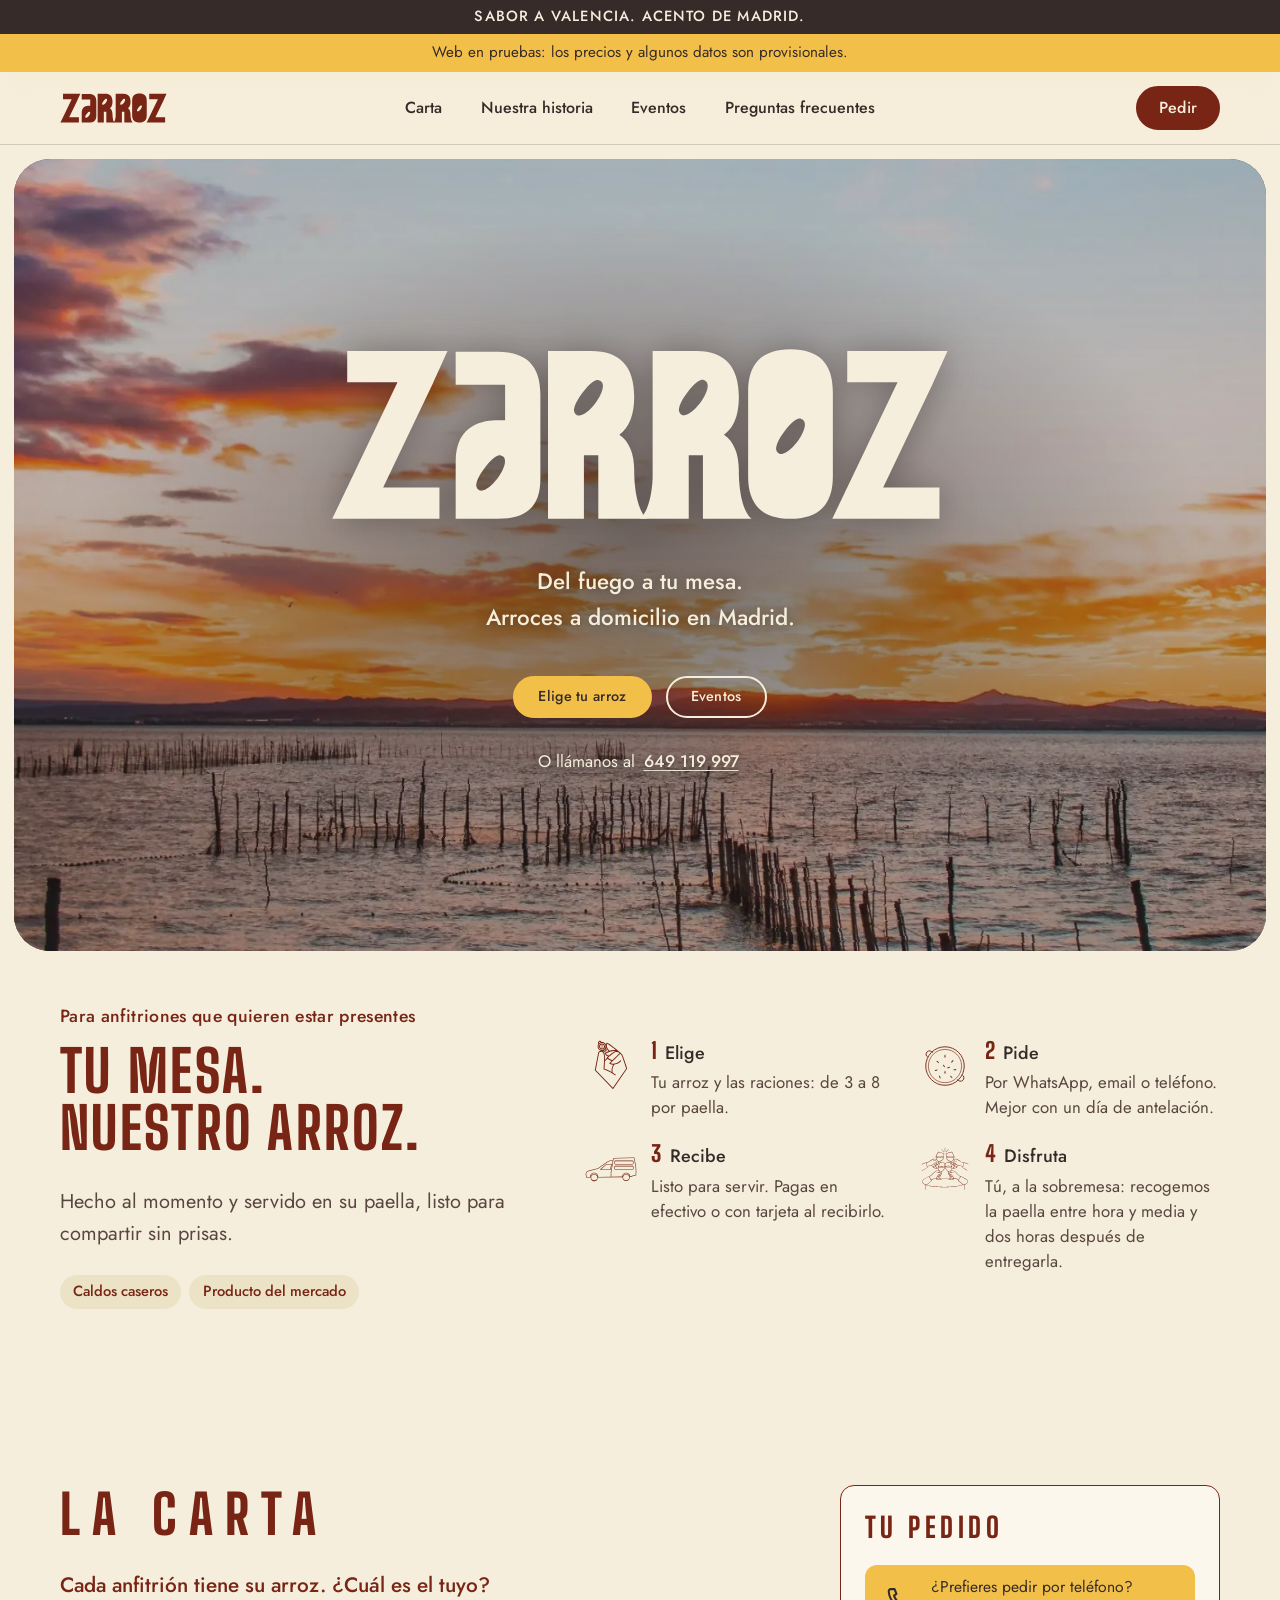
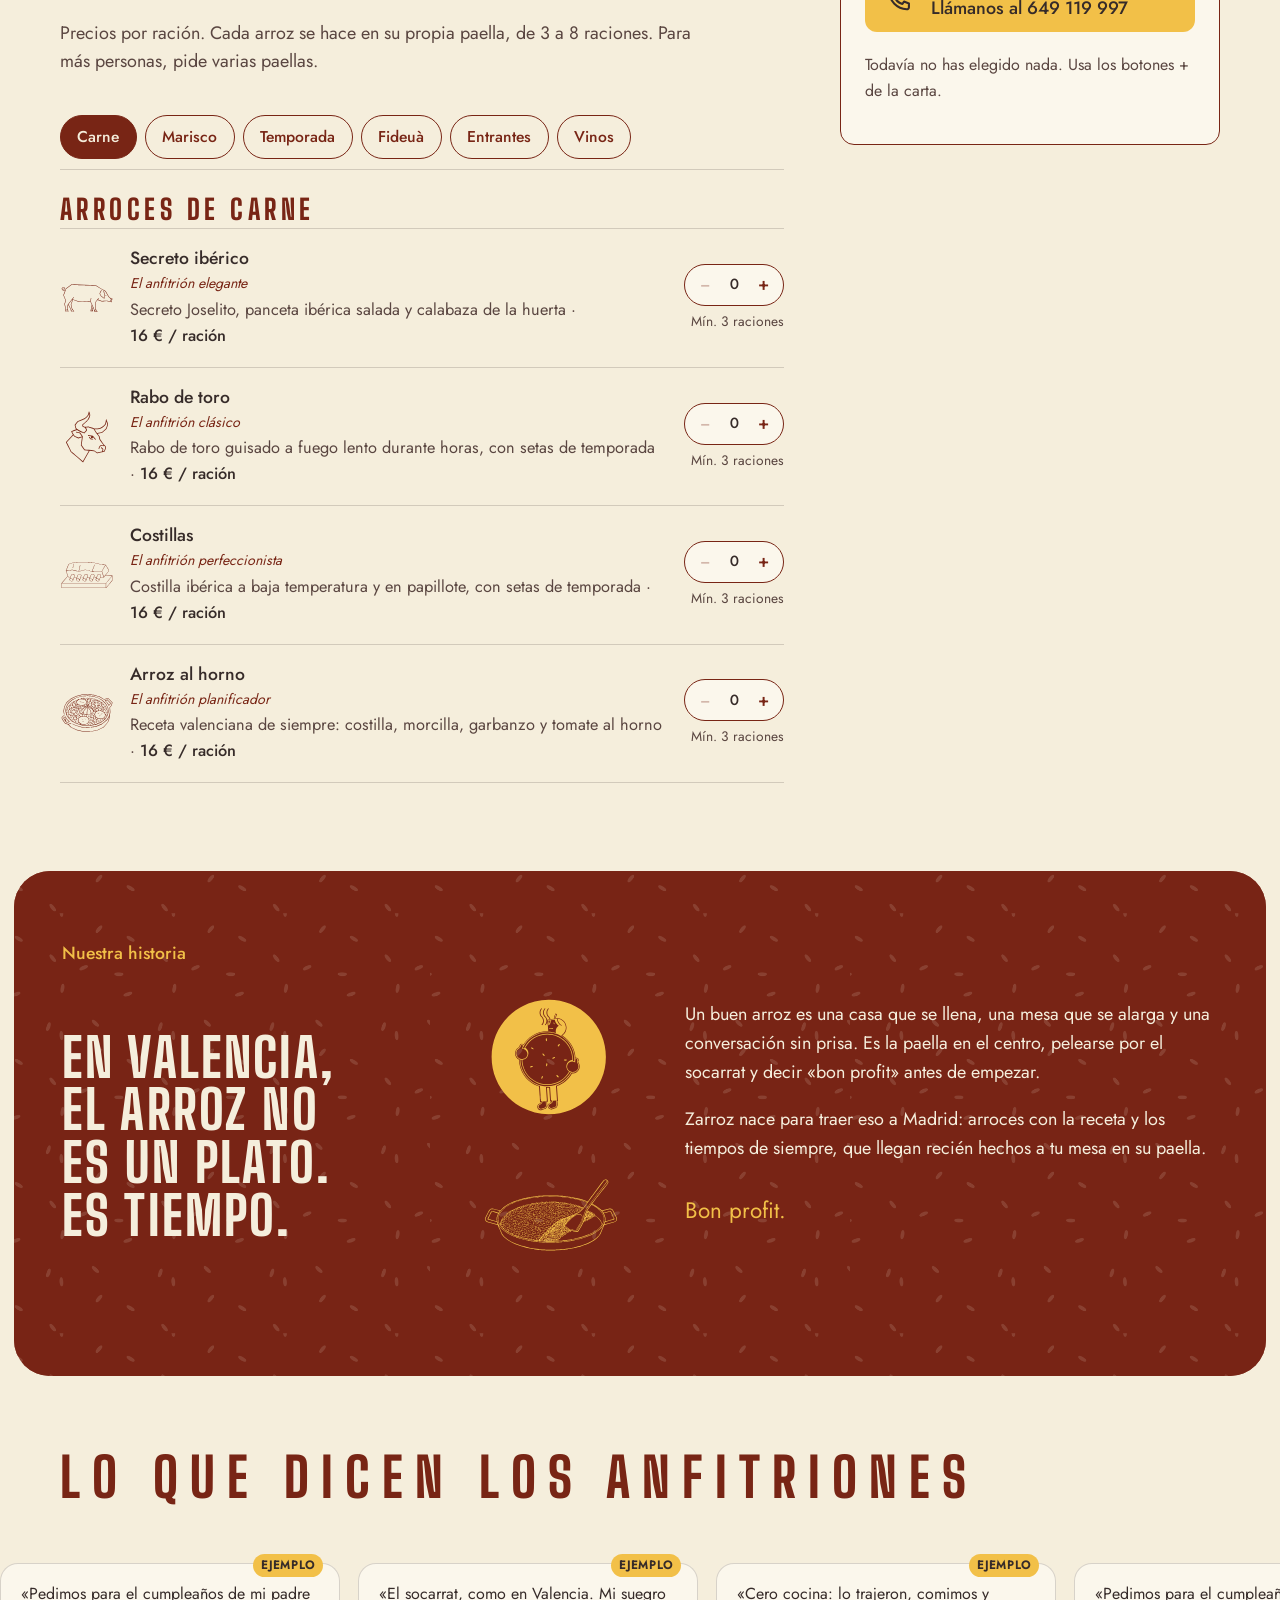
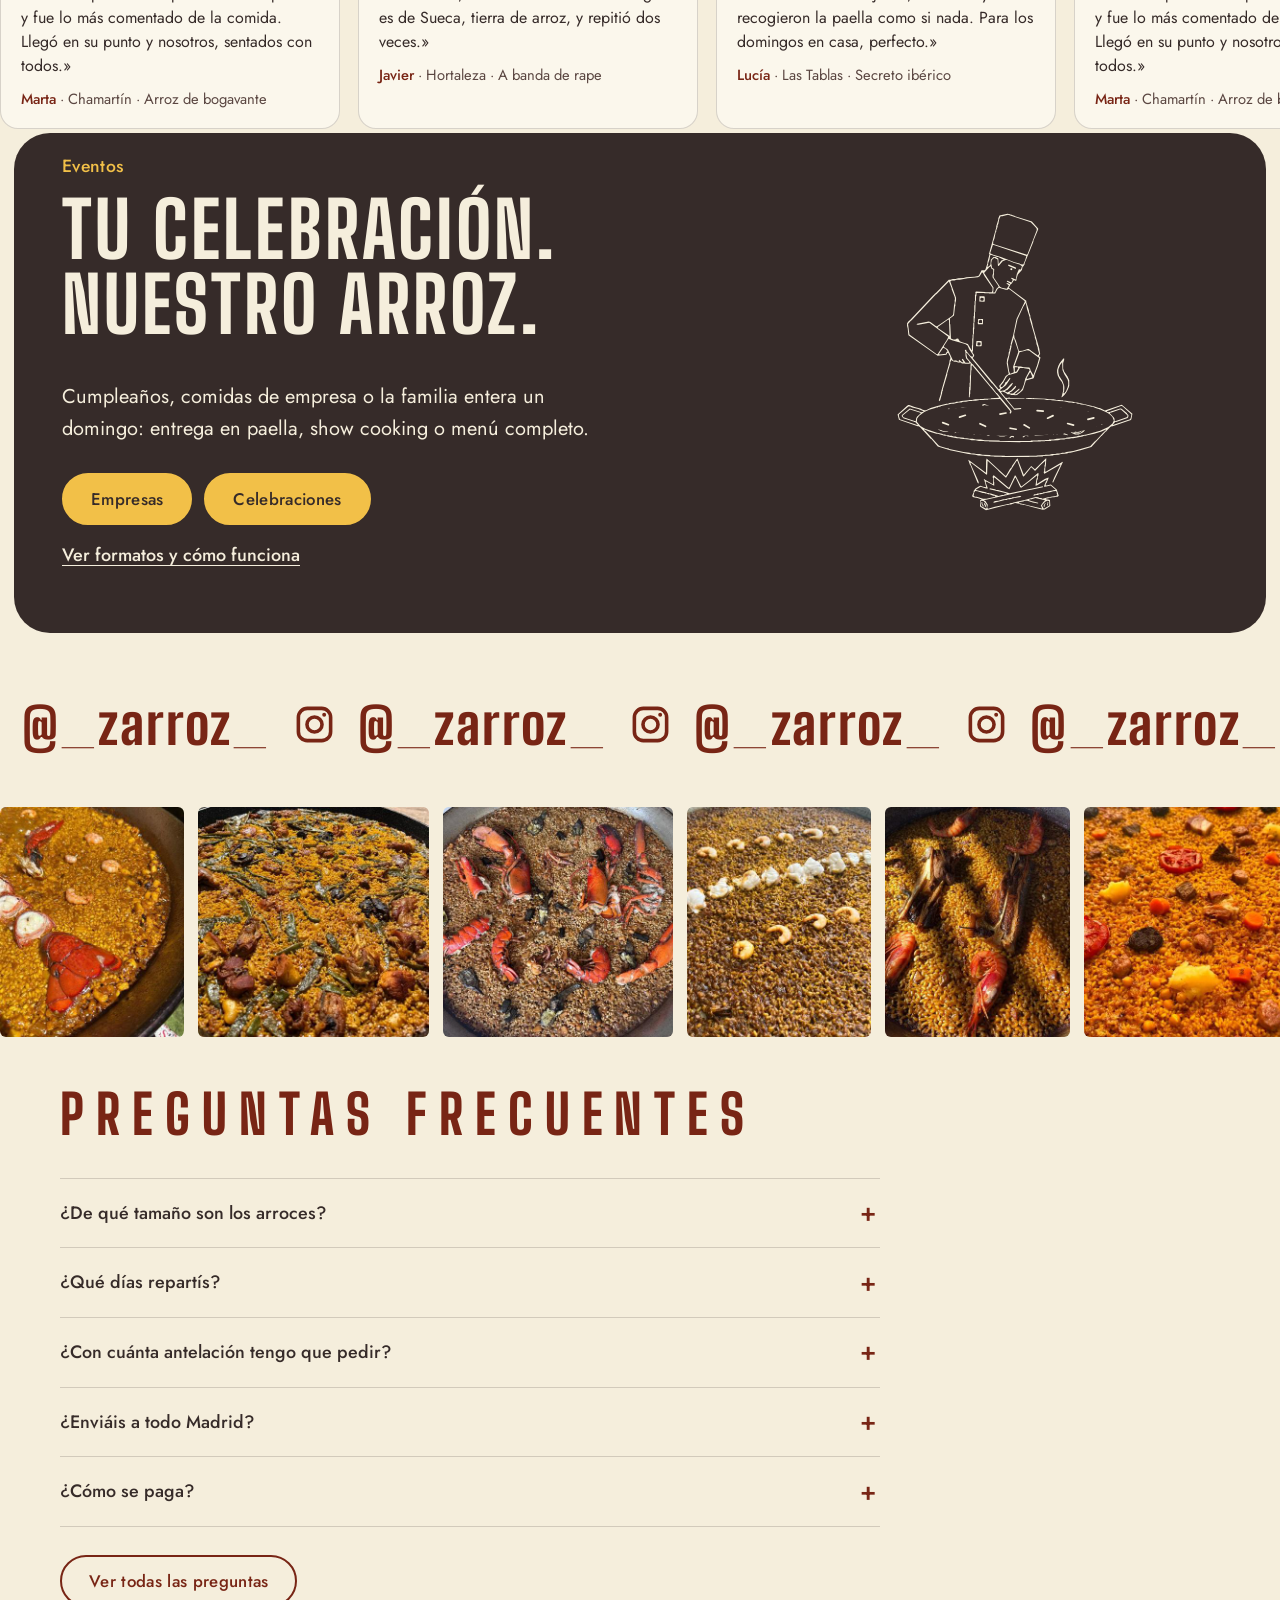
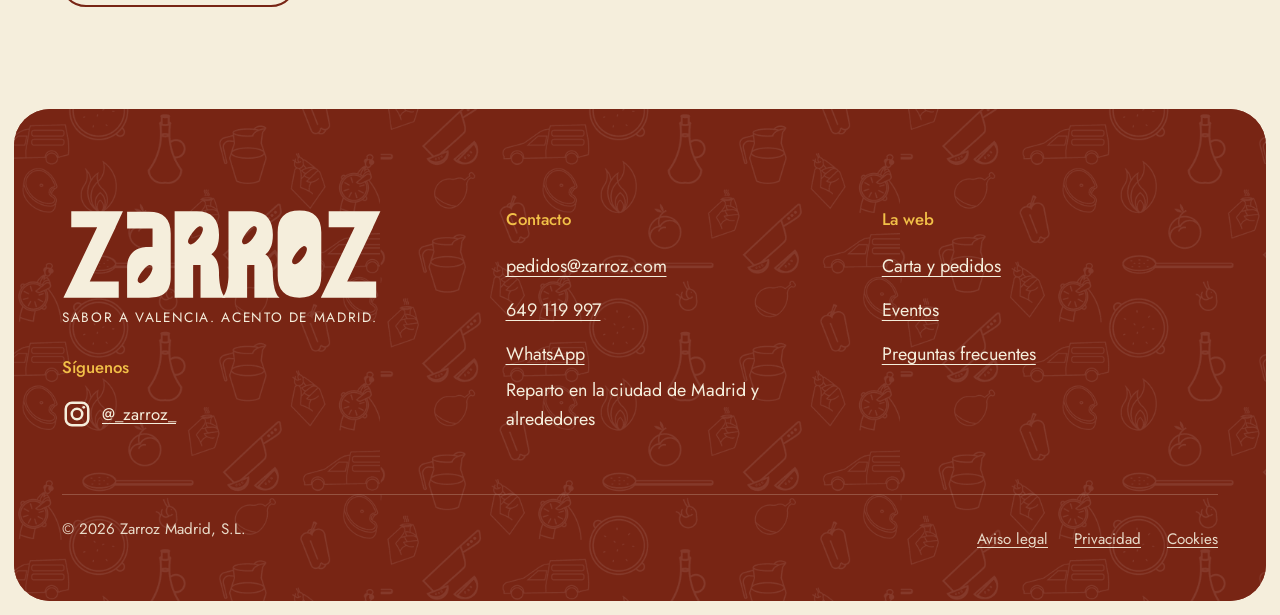
==== index.html @ 04c04b64 "Portada sin lema; «Tu mesa. Nuestro arroz.» en el bloque de anfitriones; menos menciones a Valencia " ====
<!doctype html>
<html lang="es">
<head>
  <meta charset="utf-8">
  <meta name="viewport" content="width=device-width, initial-scale=1, viewport-fit=cover">
  <title>Zarroz · Arroces a domicilio en Madrid</title>
  <meta name="description" content="Arroces hechos al momento como en Valencia, con caldo casero, y llevados a tu casa en Madrid en su paella. Paellas de 3 a 8 raciones. Haz tu pedido.">
  <!-- WEB EN PRUEBAS: impide que Google la indexe. Borrar esta línea al lanzar. -->
  <meta name="robots" content="noindex, nofollow">
  <meta name="theme-color" content="#f5eedc">
  <link rel="icon" href="assets/img/favicon.svg" type="image/svg+xml">
  <link rel="preload" href="assets/fonts/jost-latin-400-normal.woff2" as="font" type="font/woff2" crossorigin>
  <link rel="preload" href="assets/fonts/big-shoulders-display-latin-800-normal.woff2" as="font" type="font/woff2" crossorigin>
  <link rel="preload" as="image" type="image/webp" href="assets/img/albufera-vertical.webp" media="(max-width: 759px)" fetchpriority="high">
  <link rel="preload" as="image" type="image/webp" href="assets/img/albufera-horizontal.webp" media="(min-width: 760px)" fetchpriority="high">
  <link rel="stylesheet" href="assets/css/styles.css?v=69">
  <meta property="og:title" content="Zarroz · Sabor a Valencia. Acento de Madrid.">
  <meta property="og:description" content="Arroces a domicilio en Madrid, para anfitriones que quieren estar presentes.">
  <meta property="og:type" content="website">
</head>
<body>
  <a class="sr-only" href="#carta">Ir a la carta</a>

  <div class="franja-lema">Sabor a Valencia. Acento de Madrid.</div>
  <div class="aviso-pruebas" data-pruebas hidden>Web en pruebas: los precios y algunos datos son provisionales.</div>

  <header class="cabecera">
    <div class="contenedor cabecera__fila">
      <a class="cabecera__logo" href="#inicio" aria-label="Zarroz, inicio">
        <img src="assets/img/logo-rojo.svg" alt="Zarroz" width="132" height="37">
      </a>
      <nav class="menu" aria-label="Principal">
        <div class="menu__enlaces" id="menu-enlaces">
          <a href="#carta">Carta</a>
          <a href="#historia">Nuestra historia</a>
          <a href="eventos.html">Eventos</a>
          <a href="#preguntas">Preguntas frecuentes</a>
        </div>
        <a class="boton" id="cabecera-pedir" href="#carta">Pedir</a>
        <button class="menu__abrir" type="button" aria-expanded="false" aria-controls="menu-enlaces" aria-label="Abrir menú">
          <svg width="26" height="26" viewBox="0 0 26 26" aria-hidden="true"><path d="M3 7h20M3 13h20M3 19h20" stroke="currentColor" stroke-width="2.4" stroke-linecap="round"/></svg>
        </button>
      </nav>
    </div>
  </header>

  <main>
    <!-- PORTADA -->
    <section class="portada" id="inicio">
      <!-- Fondo: foto de la Albufera. El móvil solo descarga la vertical; el ordenador, la horizontal.
           En ordenador, app.js añade encima el agua en movimiento cuando la página ya ha cargado. -->
      <picture class="portada__fondo">
        <source media="(min-width: 760px)" type="image/webp" srcset="assets/img/albufera-horizontal.webp">
        <source media="(min-width: 760px)" srcset="assets/img/albufera-horizontal.jpg">
        <source type="image/webp" srcset="assets/img/albufera-vertical.webp">
        <img src="assets/img/albufera-vertical.jpg" alt="" width="900" height="1350" fetchpriority="high" decoding="async">
      </picture>
      <div class="contenedor">
        <h1 class="sr-only">Zarroz, arroces a domicilio en Madrid</h1>
        <img class="portada__logo" src="assets/img/logo-crema.svg" alt="Zarroz" width="640" height="180">
        <p class="portada__texto">Del fuego a tu mesa.<br> Arroces a domicilio en Madrid.</p>
        <div class="portada__acciones">
          <a class="boton boton--mostaza" href="#carta">Elige tu arroz</a>
          <a class="boton boton--borde-claro" href="eventos.html">Eventos</a>
        </div>
        <p class="portada__llamar" data-si="telefono" hidden>O llámanos al <a data-tel href="#"></a></p>
      </div>
    </section>

    <!-- ANFITRIÓN + CÓMO FUNCIONA -->
    <section class="seccion" id="como-funciona">
      <div class="contenedor anfitrion">
        <div>
          <h2 class="anfitrion__antetitulo">Para anfitriones que quieren estar presentes</h2>
          <p class="anfitrion__frase"><span>Tu mesa.</span> <span>Nuestro arroz.</span></p>
          <p class="anfitrion__texto">Hecho al momento y servido en su paella, listo para compartir sin prisas.</p>
          <ul class="sellos">
            <li>Caldos caseros</li>
            <li>Producto del mercado</li>
          </ul>
        </div>
        <ol class="pasos-mini">
          <li><span class="ilu" aria-hidden="true" style="-webkit-mask-image:url(assets/img/ilustraciones/mano-limon.svg);mask-image:url(assets/img/ilustraciones/mano-limon.svg)"></span><div><h3>Elige</h3><p>Tu arroz y las raciones: de <span data-min>3</span> a <span data-max>8</span> por paella.</p></div></li>
          <li><span class="ilu" aria-hidden="true" style="-webkit-mask-image:url(assets/img/ilustraciones/paella.svg);mask-image:url(assets/img/ilustraciones/paella.svg)"></span><div><h3>Pide</h3><p>Por WhatsApp, email o teléfono. Mejor con un día de antelación.</p></div></li>
          <li><span class="ilu" aria-hidden="true" style="-webkit-mask-image:url(assets/img/ilustraciones/furgoneta.svg);mask-image:url(assets/img/ilustraciones/furgoneta.svg)"></span><div><h3>Recibe</h3><p>Listo para servir. Pagas en efectivo o con tarjeta al recibirlo.</p></div></li>
          <li><span class="ilu" aria-hidden="true" style="-webkit-mask-image:url(assets/img/ilustraciones/brindis.svg);mask-image:url(assets/img/ilustraciones/brindis.svg)"></span><div><h3>Disfruta</h3><p>Tú, a la sobremesa: recogemos la paella <span data-recogida>entre hora y media y dos horas después de entregarla</span>.</p></div></li>
        </ol>
      </div>
    </section>

    <!-- CARTA Y PEDIDO -->
    <section class="seccion" id="carta">
      <div class="contenedor carta">
        <div>
          <h2 class="titulo">La carta</h2>
          <p class="carta__lema">Cada anfitrión tiene su arroz. ¿Cuál es el tuyo?</p>
          <p class="carta__nota"><span data-precio-nota>Precios por ración.</span> Cada arroz se hace en su propia paella, de <span data-min>3</span> a <span data-max>8</span> raciones. Para más personas, pide varias paellas.</p>

          <nav class="carta__pestanas" role="tablist" aria-label="Apartados de la carta">
            <a href="#c-carne" data-pestana="c-carne">Carne</a>
            <a href="#c-marisco" data-pestana="c-marisco">Marisco</a>
            <a href="#c-temporada" data-pestana="c-temporada">Temporada</a>
            <a href="#c-fideua" data-pestana="c-fideua">Fideuà</a>
            <a href="#c-entrantes" data-pestana="c-entrantes">Entrantes</a>
            <a href="#c-vinos" data-pestana="c-vinos">Vinos</a>
          </nav>

          <div class="carta__grupo" id="c-carne">
            <div class="carta__cabecera"><h3 class="titulo titulo--peq">Arroces de carne</h3></div>
            <ul class="platos" id="lista-carne"></ul>
          </div>
          <div class="carta__grupo" id="c-marisco">
            <div class="carta__cabecera"><h3 class="titulo titulo--peq">Arroces de marisco</h3></div>
            <ul class="platos" id="lista-marisco"></ul>
          </div>
          <div class="carta__grupo" id="c-temporada">
            <div class="carta__cabecera"><h3 class="titulo titulo--peq">Arroces de temporada</h3></div>
            <ul class="platos" id="lista-temporada"></ul>
          </div>
          <div class="carta__grupo" id="c-fideua">
            <div class="carta__cabecera"><h3 class="titulo titulo--peq">Fideuà</h3></div>
            <ul class="platos" id="lista-fideua"></ul>
          </div>
          <div class="carta__grupo" id="c-entrantes">
            <div class="carta__cabecera"><h3 class="titulo titulo--peq">Entrantes</h3></div>
            <ul class="platos" id="lista-entrantes"></ul>
          </div>
          <div class="carta__grupo" id="c-vinos">
            <div class="carta__cabecera"><h3 class="titulo titulo--peq">Vinos</h3></div>
            <ul class="platos" id="lista-vinos"></ul>
          </div>
        </div>

        <aside class="pedido" id="pedido" aria-labelledby="pedido-titulo">
          <h3 class="titulo titulo--peq pedido__titulo" id="pedido-titulo">Tu pedido</h3>
          <a class="pedido__llamar" data-si="telefono" hidden data-tel-box href="#">
            <span class="ilu" aria-hidden="true" style="-webkit-mask-image:url(assets/img/telefono.svg);mask-image:url(assets/img/telefono.svg)"></span>
            <span>¿Prefieres pedir por teléfono?<strong data-tel-texto></strong></span>
          </a>
          <p class="pedido__vacio" id="pedido-vacio">Todavía no has elegido nada. Usa los botones + de la carta.</p>
          <ul class="pedido__lineas" id="pedido-lineas" aria-live="polite"></ul>
          <div id="pedido-resumen" hidden>
            <p class="pedido__subtotal" id="pedido-subtotal-fila" hidden><span>Platos</span><span id="pedido-subtotal">0 €</span></p>
            <p class="pedido__subtotal" id="pedido-envio-fila" hidden><span>Envío</span><span id="pedido-envio-precio"></span></p>
            <p class="pedido__total"><span>Total</span><span id="pedido-total">0 €</span></p>
            <p class="pedido__envio" id="pedido-envio">Más el envío: gratis, 6 € o 9 € según tu código postal.</p>
          </div>
          <div class="pedido__sugerencia" id="pedido-sugerencia" hidden>
            <p id="pedido-sugerencia-texto">¿Algo para empezar o para beber?</p>
            <div class="pedido__sugerencia-botones">
              <a class="boton boton--borde" href="#c-entrantes" data-sugerir="c-entrantes">Entrantes</a>
              <a class="boton boton--borde" href="#c-vinos" data-sugerir="c-vinos">Vinos</a>
            </div>
          </div>
          <div class="pedido__continuar" id="pedido-continuar" hidden>
            <button class="boton" type="button" id="pedido-seguir" aria-controls="pedido-form" aria-expanded="false">Continuar</button>
          </div>

          <form id="pedido-form" novalidate>
            <div class="campos">
              <div class="campo"><label for="f-nombre">Nombre</label><input id="f-nombre" name="nombre" autocomplete="name" required></div>
              <div class="campo"><label for="f-tel">Teléfono de contacto</label><input id="f-tel" name="telefono" type="tel" autocomplete="tel" inputmode="tel" required></div>
              <div class="campo"><label for="f-dir">Dirección de entrega</label><input id="f-dir" name="direccion" autocomplete="street-address" required></div>
              <div class="campo campo--medio"><label for="f-cp">Código postal</label><input id="f-cp" name="cp" autocomplete="postal-code" inputmode="numeric" maxlength="5" required aria-describedby="cp-aviso"><p class="campo__aviso" id="cp-aviso" aria-live="polite"></p></div>
              <div class="campo campo--medio"><label for="f-hora">Hora</label><select id="f-hora" name="hora" required><option value="">Elige</option></select></div>
              <div class="campo"><label for="f-fecha">Día</label><input id="f-fecha" name="fecha" type="date" required aria-describedby="fecha-aviso"><p class="campo__aviso" id="fecha-aviso">Repartimos <span data-dias-servicio>viernes, sábados, domingos y festivos</span>.</p><p class="campo__especial" id="fecha-especial" role="status" hidden></p></div>
              <div class="campo"><label for="f-notas">Comentarios (opcional)</label><textarea id="f-notas" name="notas" placeholder="Alergias, timbre, si es una celebración…"></textarea></div>
            </div>
            <p class="pedido__error" id="pedido-error" role="alert" hidden></p>
            <div class="pedido__acciones">
              <button class="boton boton--wa" type="button" data-canal="whatsapp" hidden><span class="ilu" aria-hidden="true" style="-webkit-mask-image:url(assets/img/whatsapp.svg);mask-image:url(assets/img/whatsapp.svg)"></span>Enviar por WhatsApp</button>
              <button class="boton" type="submit" data-canal="email">Enviar por email</button>
              <button class="boton boton--borde" type="button" data-canal="copiar">Copiar el pedido</button>
            </div>
            <p class="pedido__ayuda">Te confirmamos el pedido <span data-confirmacion>lo antes posible</span>. Si no se abre tu correo, copia el pedido y envíalo a <a href="mailto:pedidos@zarroz.com" data-email>pedidos@zarroz.com</a><span data-si="telefono" hidden> o llámanos al <a data-tel href="#"></a></span>.</p>
            <div class="pedido__ok" id="pedido-ok" role="status" hidden></div>
          </form>
        </aside>
      </div>
    </section>

    <!-- HISTORIA -->
    <section class="historia" id="historia">
      <div class="contenedor">
        <div class="historia__rejilla">
        <div>
        <h2 class="historia__titulo">Nuestra historia</h2>
        <div class="historia__cabecera">
          <p class="historia__frase">En Valencia, el arroz no es un plato. Es tiempo.</p>
          <div class="historia__iconos" aria-hidden="true">
            <span class="ilu historia__isotipo" style="-webkit-mask-image:url(assets/img/isotipo-circulo.svg);mask-image:url(assets/img/isotipo-circulo.svg)"></span>
            <span class="ilu historia__isotipo" style="-webkit-mask-image:url(assets/img/ilustraciones/cuchara-socarrat.svg);mask-image:url(assets/img/ilustraciones/cuchara-socarrat.svg)"></span>
          </div>
        </div>
        </div>
        <div class="historia__texto historia__texto--corto">
          <p>Un buen arroz es una casa que se llena, una mesa que se alarga y una conversación sin prisa. Es la paella en el centro, pelearse por el socarrat y decir «bon profit» antes de empezar.</p>
          <p>Zarroz nace para traer eso a Madrid: arroces con la receta y los tiempos de siempre, que llegan recién hechos a tu mesa en su paella.</p>
          <p class="historia__poema">Bon profit.</p>
        </div>
        </div>
      </div>
    </section>

    <!-- OPINIONES (salen desde config.js; las de ejemplo solo en pruebas) -->
    <section class="seccion opiniones" id="opiniones" hidden>
      <div class="contenedor">
        <h2 class="titulo">Lo que dicen los anfitriones</h2>
      </div>
      <div class="opiniones__tira"><ul class="opiniones__lista" id="lista-opiniones"></ul></div>
    </section>

    <!-- EVENTOS (resumen; la sección completa está en eventos.html) -->
    <section class="seccion grupos eventos eventos--resumen" id="eventos">
      <div class="contenedor grupos__fila">
        <div>
          <h2 class="eventos__antetitulo">Eventos</h2>
          <p class="eventos__frase">Tu celebración. Nuestro arroz.</p>
          <p class="eventos__intro">Cumpleaños, comidas de empresa o la familia entera un domingo: entrega en paella, show cooking o menú completo.</p>
          <div class="eventos__botones">
            <a class="boton boton--mostaza" href="eventos.html?tipo=empresa#evento-form">Empresas</a>
            <a class="boton boton--mostaza" href="eventos.html?tipo=celebracion#evento-form">Celebraciones</a>
          </div>
          <p class="eventos__mas"><a href="eventos.html">Ver formatos y cómo funciona</a></p>
        </div>
        <span class="ilu eventos__ilu" aria-hidden="true" style="-webkit-mask-image:url(assets/img/ilustraciones/gente-cocinero.svg?v=2);mask-image:url(assets/img/ilustraciones/gente-cocinero.svg?v=2)"></span>
      </div>
    </section>

    <!-- REDES: cinta con el usuario de Instagram y tira de fotos -->
    <section class="redes-tira" id="redes" aria-label="Síguenos en Instagram">
      <a class="redes-tira__cinta" id="redes-cinta" href="#"><span class="redes-tira__pista" id="redes-pista"></span></a>
      <div class="redes-tira__fotos" id="redes-fotos"></div>
    </section>

    <!-- PREGUNTAS -->
    <section class="seccion" id="preguntas">
      <div class="contenedor preguntas">
        <h2 class="titulo">Preguntas frecuentes</h2>
        <details><summary>¿De qué tamaño son los arroces?</summary><p>Cada arroz se prepara en su paella, de <span data-min>3</span> a <span data-max>8</span> raciones. Para grupos más grandes, pide varias paellas: del mismo arroz o de arroces distintos.</p></details>
        <details><summary>¿Qué días repartís?</summary><p>Viernes, sábados, domingos y festivos de la Comunidad de Madrid, a mediodía. Si necesitas el arroz otro día, escríbenos a <a href="mailto:pedidos@zarroz.com" data-email>pedidos@zarroz.com</a><span data-si="telefono" hidden> o llámanos al <a data-tel href="#"></a></span> y lo vemos.</p></details>
        <details><summary>¿Con cuánta antelación tengo que pedir?</summary><p>Puedes pedir para el mismo día, aunque te recomendamos hacerlo con un día de antelación.</p></details>
        <details><summary>¿Enviáis a todo Madrid?</summary><p>Repartimos en toda la ciudad de Madrid y alrededores, como La Moraleja. El envío es gratis en Hortaleza, Ciudad Lineal, Prosperidad, El Viso, Ventas, Sanchinarro, Las Tablas y Barajas. En el resto cuesta 6 € o 9 € según la distancia. Al escribir tu código postal en el pedido verás el precio exacto.</p></details>
        <details><summary>¿Cómo se paga?</summary><p>Al recibir el pedido, en efectivo o con tarjeta. No hay que pagar nada por adelantado.</p></details>
        <p class="preguntas__todas"><a class="boton boton--borde" href="preguntas.html">Ver todas las preguntas</a></p>
      </div>
    </section>
  </main>

  <footer class="pie">
    <div class="contenedor">
      <div class="pie__arriba">
        <div>
          <img class="pie__logo" src="assets/img/logo-crema.svg" alt="Zarroz" width="320" height="90">
          <p class="pie__claim">Sabor a Valencia. Acento de Madrid.</p>
          <div class="redes" data-si="instagram" hidden>
            <h2>Síguenos</h2>
            <a class="redes__enlace" data-ig href="#"><span class="ilu" aria-hidden="true" style="-webkit-mask-image:url(assets/img/instagram.svg);mask-image:url(assets/img/instagram.svg)"></span><span data-ig-usuario>Instagram</span></a>
          </div>
        </div>
        <div>
          <h2>Contacto</h2>
          <ul>
            <li><a href="mailto:pedidos@zarroz.com" data-email>pedidos@zarroz.com</a></li>
            <li data-si="telefono" hidden><a data-tel href="#"></a></li>
            <li data-si="whatsapp" hidden><a data-wa href="#">WhatsApp</a></li>
            <li>Reparto en la ciudad de Madrid y alrededores</li>
          </ul>
        </div>
        <div>
          <h2>La web</h2>
          <ul>
            <li><a href="#carta">Carta y pedidos</a></li>
            <li><a href="eventos.html">Eventos</a></li>
            <li><a href="preguntas.html">Preguntas frecuentes</a></li>
          </ul>
        </div>
      </div>
      <div class="pie__legal">
        <p>© <span data-anio>2026</span> Zarroz Madrid, S.L.</p>
        <a href="aviso-legal.html">Aviso legal</a>
        <a href="privacidad.html">Privacidad</a>
        <a href="cookies.html">Cookies</a>
      </div>
    </div>
  </footer>


  <script src="assets/js/config.js?v=69"></script>
  <script src="assets/js/app.js?v=69"></script>
</body>
</html>
---- assets/css/styles.css ----
/* =========================================================
   ZARROZ · estilos
   Colores y tipografías según la guía de marca.
   ========================================================= */

/* Tipografías (gratuitas, licencia OFL, alojadas en la propia web).
   Cuando tengas licencia web de Guaro y Futura PT, sube los .woff2
   a /assets/fonts y cambia las variables --f-titulos y --f-texto. */
@font-face {
  font-family: "Jost";
  src: url("../fonts/jost-latin-400-normal.woff2") format("woff2");
  font-weight: 400; font-style: normal; font-display: swap;
}
@font-face {
  font-family: "Jost";
  src: url("../fonts/jost-latin-500-normal.woff2") format("woff2");
  font-weight: 500; font-style: normal; font-display: swap;
}
@font-face {
  font-family: "Big Shoulders Display";
  src: url("../fonts/big-shoulders-display-latin-800-normal.woff2") format("woff2");
  font-weight: 800; font-style: normal; font-display: swap;
}

:root {
  --crema: #f5eedc;
  --crema-2: #ece2c6;
  --teja: #782515;
  --teja-osc: #5c1a0e;
  --mostaza: #f2c048;
  --marron: #362b29;
  --texto: #362b29;
  --texto-suave: #5a4641;
  --linea: rgba(54, 43, 41, .18);

  --f-titulos: "Big Shoulders Display", "Arial Narrow", "Helvetica Neue", Arial, sans-serif;
  --f-texto: "Jost", "Futura PT", Futura, "Century Gothic", "Trebuchet MS", sans-serif;

  --ancho: 1160px;
  --pad: clamp(20px, 5vw, 48px);
  --radio: 14px;

  color-scheme: light;
  box-sizing: border-box;
  padding-top: env(safe-area-inset-top, 0px);
}
*, *::before, *::after { box-sizing: inherit; }

html { scroll-behavior: smooth; scroll-padding-top: 84px; -webkit-text-size-adjust: 100%; }
@media (prefers-reduced-motion: reduce) { html { scroll-behavior: auto; } }

body {
  margin: 0;
  background: var(--crema);
  color: var(--texto);
  font-family: var(--f-texto);
  font-size: 1.125rem;
  line-height: 1.6;
  -webkit-font-smoothing: antialiased;
}
img, svg { max-width: 100%; display: block; }
a { color: var(--teja); text-underline-offset: .2em; }
a:hover { color: var(--teja-osc); }
:focus-visible { outline: 3px solid var(--mostaza); outline-offset: 3px; border-radius: 4px; }

.contenedor { width: min(100% - 2 * var(--pad), var(--ancho)); margin-inline: auto; }
.sr-only { position: absolute; width: 1px; height: 1px; overflow: hidden; clip: rect(0 0 0 0); white-space: nowrap; }

/* ---------- Títulos: estilo de marca (mayúsculas muy espaciadas) ---------- */
.titulo {
  font-family: var(--f-titulos);
  font-weight: 800;
  text-transform: uppercase;
  letter-spacing: .22em;
  line-height: 1.1;
  color: var(--teja);
  margin: 0 0 .6em;
  font-size: clamp(2rem, 4.6vw, 3.4rem);
  margin-right: -.22em; /* compensa el espaciado final */
}
.titulo--peq { font-size: clamp(1.35rem, 2.4vw, 1.75rem); letter-spacing: .16em; }
.entradilla { font-size: clamp(1.15rem, 1.8vw, 1.3rem); max-width: 56ch; color: var(--texto); margin: 0 0 1.5em; }

/* ---------- Ilustraciones de marca (se colorean con CSS) ---------- */
.ilu {
  display: block;
  aspect-ratio: 1;
  background-color: currentColor;
  -webkit-mask-position: center; mask-position: center;
  -webkit-mask-size: contain; mask-size: contain;
  -webkit-mask-repeat: no-repeat; mask-repeat: no-repeat;
}

/* ---------- Botones ---------- */
.boton {
  display: inline-flex; align-items: center; justify-content: center; gap: .5em;
  min-height: 52px; padding: .7em 1.6em;
  border-radius: 999px; border: 2px solid var(--teja);
  background: var(--teja); color: var(--crema);
  font: 500 1.05rem/1.2 var(--f-texto); letter-spacing: .02em;
  text-decoration: none; cursor: pointer;
  transition: background-color .15s, color .15s, border-color .15s;
}
.boton:hover { background: var(--teja-osc); border-color: var(--teja-osc); color: var(--crema); }
.boton--borde { background: transparent; color: var(--teja); }
.boton--borde:hover { background: var(--teja); color: var(--crema); }
.boton--mostaza { background: var(--mostaza); border-color: var(--mostaza); color: var(--marron); }
.boton--mostaza:hover { background: #f6cf6e; border-color: #f6cf6e; color: var(--marron); }
.boton .ilu { width: 22px; flex: none; color: currentColor; }
.boton--wa { background: #1f7a4d; border-color: #1f7a4d; color: #fff; }
.boton--wa:hover { background: #17603c; border-color: #17603c; color: #fff; }
.boton[disabled] { opacity: .45; cursor: not-allowed; }

/* ---------- Aviso de pruebas ---------- */
.aviso-pruebas {
  background: var(--mostaza); color: var(--marron);
  text-align: center; font-size: .95rem; padding: .45em var(--pad);
}

/* ---------- Cabecera ---------- */
.cabecera {
  position: sticky; top: env(safe-area-inset-top, 0px); z-index: 30;
  background: rgba(245, 238, 220, .72);
  -webkit-backdrop-filter: blur(14px) saturate(1.3); backdrop-filter: blur(14px) saturate(1.3);
  border-bottom: 1px solid var(--linea);
}
body::before {
  content: ""; position: fixed; inset: 0 0 auto; height: env(safe-area-inset-top, 0px);
  z-index: 31; background: var(--crema);
}
.cabecera__fila { display: flex; align-items: center; gap: 24px; min-height: 72px; position: relative; }
.cabecera__logo img { height: 30px; width: auto; }
.menu { margin-left: auto; display: flex; align-items: center; gap: clamp(14px, 2.2vw, 30px); }
.menu a:not(.boton) { color: var(--texto); text-decoration: none; font-weight: 500; font-size: 1rem; }
.menu a:not(.boton):hover { color: var(--teja); }
.menu .boton { min-height: 44px; padding: .5em 1.3em; font-size: 1rem; }
.menu__abrir { display: none; }

@media (max-width: 860px) {
  .menu__enlaces { display: none; }
  .menu__enlaces.abierto {
    display: flex; flex-direction: column; gap: 4px;
    position: absolute; top: 100%; left: 0; right: 0;
    background: var(--crema); border-bottom: 1px solid var(--linea);
    padding: 12px var(--pad) 20px;
  }
  .menu__enlaces.abierto a { padding: .55em 0; font-size: 1.15rem; }
  .menu__abrir {
    display: inline-flex; align-items: center; justify-content: center;
    width: 44px; height: 44px; border: 0; background: none; color: var(--teja); cursor: pointer; padding: 0;
  }
}
@media (min-width: 861px) {
  .menu__enlaces {
    display: flex; gap: clamp(20px, 3vw, 40px);
    position: absolute; left: 50%; top: 50%; transform: translate(-50%, -50%);
  }
}

/* ---------- Portada: la Albufera ---------- */
.portada {
  position: relative; overflow: hidden; text-align: center;
  display: grid; place-items: center;
  min-height: min(88svh, 820px);
  padding: clamp(72px, 12vw, 140px) 0 clamp(64px, 10vw, 120px);
  background: var(--marron) url("../img/albufera-vertical.jpg") center 58% / cover;
}
@media (min-width: 760px) { .portada { background-image: url("../img/albufera-horizontal.jpg"); background-position: center 40%; } }
.portada::before {
  content: ""; position: absolute; inset: 0;
  background:
    radial-gradient(ellipse 60% 55% at 50% 48%, rgba(54, 43, 41, .55), rgba(54, 43, 41, 0) 75%),
    linear-gradient(rgba(54, 43, 41, .25), rgba(54, 43, 41, .45));
}
.portada > * { position: relative; }
.portada__logo { width: min(620px, 84vw); margin: 0 auto clamp(26px, 4vw, 40px); filter: drop-shadow(0 2px 18px rgba(54, 43, 41, .45)); }
.portada__texto {
  font-size: clamp(1.15rem, 2vw, 1.4rem); max-width: 34ch; margin: 0 auto 1.8em;
  color: var(--crema); font-weight: 500; text-shadow: 0 1px 12px rgba(54, 43, 41, .6);
}
@media (max-width: 560px) { .portada__texto { font-size: 1.08rem; max-width: none; text-wrap: balance; letter-spacing: -.005em; } }
.portada__acciones { display: flex; flex-wrap: wrap; gap: 14px; justify-content: center; }
.portada__acciones .boton { font-size: .8em; min-height: 42px; }
.portada__llamar { margin: 1.2em 0 0; color: var(--crema); font-size: 1.05rem; text-shadow: 0 1px 10px rgba(54, 43, 41, .7); }
.portada__llamar a { color: var(--crema); font-weight: 500; }
.portada__llamar a:hover { color: var(--mostaza); }

/* ---------- Secciones ---------- */
.seccion { padding: clamp(56px, 7vw, 88px) 0; }
.seccion--crema2 { background: var(--crema-2); }

/* Anfitrión */
.anfitrion { display: grid; gap: clamp(32px, 6vw, 72px); }
.anfitrion__cita {
  font-size: clamp(1.4rem, 2.6vw, 1.9rem); line-height: 1.4; color: var(--teja);
  max-width: 30ch; margin: 0;
}
.claves { list-style: none; margin: 0; padding: 0; display: grid; gap: 28px 40px; grid-template-columns: repeat(auto-fit, minmax(210px, 1fr)); }
.claves li { display: grid; grid-template-columns: 64px 1fr; gap: 16px; align-items: start; }
.claves .ilu { width: 64px; color: var(--teja); }
.claves h3 { margin: 0 0 .2em; font-size: 1.15rem; font-weight: 500; }
.claves p { margin: 0; color: var(--texto-suave); font-size: 1.02rem; }
@media (min-width: 900px) { .anfitrion { grid-template-columns: 5fr 7fr; align-items: center; } }

/* Cómo funciona (es una secuencia real: pasos numerados) */
.pasos { list-style: none; margin: 0; padding: 0; display: grid; gap: 40px 32px; grid-template-columns: repeat(auto-fit, minmax(220px, 1fr)); counter-reset: paso; }
.pasos li { counter-increment: paso; }
.pasos .ilu { width: 96px; color: var(--teja); margin-bottom: 18px; }
.pasos h3 { margin: 0 0 .35em; font-size: 1.2rem; font-weight: 500; display: flex; gap: .55em; align-items: baseline; }
.pasos h3::before {
  content: counter(paso);
  font-family: var(--f-titulos); font-weight: 800; font-size: 1.7rem; line-height: 1; color: var(--teja);
}
.pasos p { margin: 0; color: var(--texto-suave); font-size: 1.02rem; }

/* ---------- Carta + pedido ---------- */
.carta { display: grid; gap: 40px; align-items: start; }
.carta > * { min-width: 0; }
@media (min-width: 1000px) { .carta { grid-template-columns: minmax(0, 1fr) 380px; gap: 56px; } }
.carta__precio {
  display: inline-block; margin: -.4em 0 .9em; padding: .45em 1em; border-radius: 999px;
  background: var(--mostaza); color: var(--marron); font-weight: 500; font-size: 1.02rem;
}
.carta__precio strong { font-weight: 700; }
.carta__nota { color: var(--texto-suave); margin: 0 0 1.6em; max-width: 60ch; }
.carta__grupo + .carta__grupo { margin-top: 56px; }
.carta__grupo { scroll-margin-top: 150px; }
.carta__cabecera { display: flex; align-items: center; gap: 14px; margin-bottom: .2em; }
.carta__cabecera .ilu { width: 56px; flex: none; color: var(--teja); }
.carta__cabecera .titulo { margin: 0; }

/* Pestañas fijas de la carta */
.carta__pestanas {
  position: sticky; top: 72px; z-index: 20;
  display: flex; gap: 8px; overflow-x: auto; scrollbar-width: none;
  margin: 0 calc(-1 * var(--pad)) 32px; padding: 10px var(--pad);
  background: rgba(245, 238, 220, .96); -webkit-backdrop-filter: blur(8px); backdrop-filter: blur(8px);
  border-bottom: 1px solid var(--linea);
}
.carta__pestanas::-webkit-scrollbar { display: none; }
.carta__pestanas a {
  flex: none; padding: .45em 1.05em; border-radius: 999px; border: 1.5px solid var(--teja);
  color: var(--teja); text-decoration: none; font-weight: 500; font-size: .98rem; white-space: nowrap;
}
.carta__pestanas a:hover { background: var(--crema-2); }
.carta__pestanas a.activa { background: var(--teja); color: var(--crema); }
@media (min-width: 1000px) { .carta__pestanas { margin-left: 0; margin-right: 0; padding-left: 0; padding-right: 0; } }

.plato__etiqueta {
  display: inline-block; margin-bottom: 4px; padding: .12em .65em; border-radius: 999px;
  background: var(--teja); color: var(--crema); font-size: .78rem; font-weight: 500; letter-spacing: .04em; text-transform: uppercase;
}

.platos { list-style: none; margin: 0; padding: 0; border-top: 1px solid var(--linea); }
.plato {
  display: grid; grid-template-columns: 1fr auto; gap: 8px 20px; align-items: center;
  padding: 18px 0; border-bottom: 1px solid var(--linea);
}
.plato__cuerpo { display: flex; align-items: center; gap: 16px; }
.plato__icono { flex: none; width: 54px; color: var(--teja); }
.plato__nombre { margin: 0; font-size: 1.1rem; font-weight: 500; line-height: 1.35; }
.plato__info { margin: 2px 0 0; color: var(--texto-suave); font-size: 1.02rem; }
.plato__opciones { display: flex; flex-wrap: wrap; gap: 10px 22px; justify-content: flex-end; }
.opcion { display: flex; align-items: center; gap: 10px; }
.opcion__etiqueta { font-size: .95rem; color: var(--texto-suave); white-space: nowrap; }

.contador { display: inline-flex; align-items: center; border: 1.2px solid var(--teja); border-radius: 999px; background: #fbf7ec; }
.contador button {
  width: 30px; height: 30px; border: 0; background: none; color: var(--teja);
  font: 500 1.1rem/1 var(--f-texto); cursor: pointer; border-radius: 999px;
}
.contador button:hover:not([disabled]) { background: var(--crema-2); }
.contador button[disabled] { opacity: .3; cursor: default; }
.contador output { min-width: 2ch; text-align: center; font-weight: 500; font-size: .92rem; font-variant-numeric: tabular-nums; }
.plato.activo .contador { background: var(--teja); }
.plato.activo .contador button, .plato.activo .contador output { color: var(--crema); }
.plato.activo .contador button:hover:not([disabled]) { background: var(--teja-osc); }
.opcion.activa .contador { background: var(--teja); }
.opcion.activa .contador button, .opcion.activa .contador output { color: var(--crema); }

@media (max-width: 560px) {
  /* Compacto: el contador a la derecha del nombre; solo baja si hay varios tamaños */
  .plato { gap: 6px 12px; padding: 14px 0; }
  .plato__nombre { font-size: 1.05rem; }
  .plato__cuerpo { gap: 12px; }
  .plato__icono { width: 42px; }
  .plato__info { font-size: .98rem; }
  .plato:has(.opcion + .opcion) { grid-template-columns: 1fr; }
  .plato:has(.opcion + .opcion) .plato__opciones { justify-content: flex-start; }
  .contador button { width: 32px; height: 32px; }
  .carta__grupo + .carta__grupo { margin-top: 40px; }
}

/* Panel del pedido */
.pedido {
  background: #fbf7ec; border: 1.5px solid var(--teja); border-radius: var(--radio);
  padding: 26px 24px 24px;
}
@media (min-width: 1000px) { .pedido { position: sticky; top: 96px; max-height: calc(100vh - 116px); overflow: auto; } }
.pedido__titulo { margin-bottom: .8em; }
.pedido__llamar {
  display: grid; grid-template-columns: 40px 1fr; gap: 12px; align-items: center;
  background: var(--mostaza); color: var(--marron); text-decoration: none;
  border-radius: 12px; padding: 12px 14px; margin: 0 0 20px; font-size: .98rem; line-height: 1.3;
}
.pedido__llamar:hover { background: #f6cf6e; color: var(--marron); }
.pedido__llamar .ilu { width: 28px; justify-self: center; color: var(--marron); }
.pedido__llamar strong { display: block; font-weight: 500; font-size: 1.12rem; }
.pedido__vacio { color: var(--texto-suave); margin: 0 0 1em; font-size: 1rem; }
.pedido__lineas { list-style: none; margin: 0 0 14px; padding: 0; font-size: 1rem; }
.pedido__lineas li { display: flex; justify-content: space-between; gap: 12px; padding: 6px 0; border-bottom: 1px dashed var(--linea); }
.pedido__lineas span:last-child { white-space: nowrap; font-variant-numeric: tabular-nums; }
.pedido__total { display: flex; justify-content: space-between; font-weight: 500; font-size: 1.15rem; margin: 8px 0 4px; }
.pedido__subtotal { display: flex; justify-content: space-between; font-size: .98rem; color: var(--texto-suave); margin: 4px 0 0; }
.pedido__envio { font-size: .95rem; color: var(--texto-suave); margin: 0 0 20px; }
.pedido__continuar { margin: 0 0 4px; }
.pedido__continuar .boton { width: 100%; }
#pedido-form { scroll-margin-top: 110px; }
.campo__aviso { font-size: .88rem; margin: 2px 0 0; color: var(--texto-suave); }
.campo__aviso:empty { display: none; }
.campo__aviso--ok { color: #2e6b2f; font-weight: 500; }
.campo__aviso--no { color: #b3261e; }

.campos { display: grid; gap: 14px; grid-template-columns: 1fr 1fr; }
.campo { display: grid; gap: 4px; grid-column: span 2; align-content: start; }
.campo--medio { grid-column: span 1; }
.campo label { font-size: .92rem; font-weight: 500; }
.campo input, .campo select, .campo textarea {
  width: 100%; font: 400 1rem/1.4 var(--f-texto); color: var(--texto);
  background: var(--crema); border: 1.5px solid var(--linea); border-radius: 10px;
  padding: .65em .8em; min-height: 46px;
}
.campo textarea { min-height: 76px; resize: vertical; }
.campo input:focus, .campo select:focus, .campo textarea:focus { outline: none; border-color: var(--teja); box-shadow: 0 0 0 3px rgba(242, 192, 72, .55); }
.campo input[aria-invalid="true"], .campo select[aria-invalid="true"] { border-color: #b3261e; }

.pedido__error { color: #b3261e; font-size: .95rem; margin: 12px 0 0; }
.pedido__acciones { display: grid; gap: 10px; margin-top: 18px; }
.pedido__acciones .boton { width: 100%; }
.pedido__ayuda { font-size: .92rem; color: var(--texto-suave); margin: 14px 0 0; }
.pedido__ok {
  background: var(--crema-2); border-radius: 10px; padding: 14px 16px; margin-top: 16px; font-size: .98rem;
}
.pedido__ok p { margin: 0 0 .5em; }
.pedido__ok p:last-child { margin: 0; }


/* ---------- Grupos ---------- */
.grupos { background: var(--marron); color: var(--crema); position: relative; overflow: hidden; }
.grupos .titulo { color: var(--mostaza); }
.grupos__fila { display: grid; gap: 40px; align-items: center; }
@media (min-width: 860px) { .grupos__fila { grid-template-columns: 7fr 4fr; } }
.grupos p { max-width: 52ch; }
.grupos__datos { list-style: none; padding: 0; margin: 28px 0 34px; display: flex; flex-wrap: wrap; gap: 14px 40px; }
.grupos__datos li { display: grid; }
.grupos__datos strong { font-family: var(--f-titulos); font-weight: 800; font-size: 2.6rem; line-height: 1; color: var(--mostaza); letter-spacing: .06em; }
.grupos__datos span { font-size: 1rem; opacity: .85; }
.grupos__datos strong span { font-size: inherit; opacity: 1; }
.grupos__fila > .ilu { width: min(320px, 70vw); color: var(--crema); justify-self: center; }

/* ---------- Eventos ---------- */
.boton--borde-claro { background: transparent; border-color: var(--crema); color: var(--crema); }
.boton--borde-claro:hover { background: var(--crema); color: var(--marron); }
.eventos__acciones { display: flex; flex-wrap: wrap; gap: 12px; }
.eventos__nota { font-size: .92rem; opacity: .8; margin: 12px 0 0; }
.eventos__sub { font-family: var(--f-titulos); font-weight: 800; text-transform: uppercase; letter-spacing: .06em; color: var(--mostaza); font-size: 1.6rem; margin: 64px 0 20px; }
.eventos h4 { font-size: 1.1rem; font-weight: 500; margin: 0 0 6px; color: var(--crema); }
.eventos li p { margin: 0; opacity: .85; }
.formatos { list-style: none; padding: 0; margin: 0; display: grid; gap: 16px; }
@media (min-width: 760px) { .formatos { grid-template-columns: repeat(3, 1fr); } }
.formatos li { border: 1.5px solid rgba(245, 238, 220, .25); border-radius: var(--radio); padding: 22px; }
.formatos .ilu { width: 52px; color: var(--mostaza); justify-self: start; display: block; margin-bottom: 14px; }
.ev-pasos { list-style: none; padding: 0; margin: 0; display: grid; gap: 20px; counter-reset: paso; }
@media (min-width: 760px) { .ev-pasos { grid-template-columns: repeat(4, 1fr); } }
.ev-pasos li { counter-increment: paso; border-top: 1.5px solid rgba(245, 238, 220, .25); padding-top: 14px; }
.ev-pasos li::before { content: "0" counter(paso); display: block; font-family: var(--f-titulos); font-weight: 800; font-size: 1.8rem; color: var(--mostaza); margin-bottom: 6px; }
.ev-form { max-width: 900px; }
.ev-form .campo label { color: var(--crema); }
.ev-form select {
  width: 100%; font: 400 1rem/1.4 var(--f-texto); color: var(--texto);
  background: var(--crema); border: 1.5px solid var(--linea); border-radius: 10px; padding: .65em .8em; min-height: 46px;
}
.ev-form .casilla { display: flex; gap: 10px; align-items: center; font-size: .98rem; }
.ev-form .casilla input { width: 20px; height: 20px; min-height: 0; accent-color: var(--mostaza); }
.ev-form .eventos__acciones { margin-top: 20px; }
.ev-form .pedido__error { color: #ffb4a8; }
.ev-form .pedido__ok { color: var(--texto); }
@media (max-width: 559px) { .ev-form .campo--medio { grid-column: span 2; } }

/* ---------- Historia: bloque de marca (como el packaging) ---------- */
.historia {
  position: relative; overflow: hidden; color: var(--crema);
  background: var(--teja) url("../img/patron-arroz-blanco.png") center / 420px;
  padding: clamp(44px, 5.5vw, 72px) 0;
}
/* En pantalla ancha: frase e isotipo a la izquierda, texto a la derecha */
@media (min-width: 900px) {
  .historia__rejilla { display: grid; grid-template-columns: 1.05fr 1fr; gap: clamp(40px, 5vw, 80px); align-items: center; }
  .historia__rejilla .historia__cabecera { margin-bottom: 0; gap: 32px; }
  .historia__rejilla .historia__frase { font-size: clamp(2.6rem, 4.2vw, 4rem); }
  .historia__rejilla .historia__isotipo { width: clamp(100px, 9vw, 140px); }
  .historia__rejilla .historia__texto p:last-child { margin-bottom: 0; }
}
.historia::before { content: ""; position: absolute; inset: 0; background: rgba(120, 37, 21, .86); }
.historia > * { position: relative; }
.historia__titulo {
  font: 500 1.1rem/1.3 var(--f-texto); color: var(--mostaza); margin: 0 0 1.2em;
}
.historia__cabecera { display: grid; gap: 24px; align-items: center; margin-bottom: clamp(32px, 6vw, 64px); }
@media (min-width: 640px) { .historia__cabecera { grid-template-columns: 1fr auto; gap: clamp(32px, 5vw, 64px); } }
.historia__frase {
  margin: 0; font-family: var(--f-titulos); font-weight: 800; text-transform: uppercase;
  font-size: clamp(2.6rem, 7.4vw, 6.2rem); line-height: .98; letter-spacing: .04em; color: var(--crema);
  max-width: 13ch; text-wrap: balance;
}
.historia__isotipo { width: clamp(100px, 22vw, 280px); color: var(--mostaza); justify-self: start; aspect-ratio: 836 / 850; }
/* Isotipo y paellera con socarrat: en fila en el móvil, en columna a la derecha de la frase en pantalla ancha */
.historia__iconos { display: flex; gap: 16px; align-items: center; justify-self: start; }
.historia__iconos .historia__isotipo { width: clamp(90px, 22vw, 140px); }
@media (min-width: 640px) { .historia__iconos { flex-direction: column; justify-self: end; } }
.historia__cuerpo { display: grid; gap: clamp(40px, 6vw, 80px); border-top: 1px solid rgba(245, 238, 220, .3); padding-top: clamp(36px, 5vw, 56px); }
@media (min-width: 900px) { .historia__cuerpo { grid-template-columns: 1.1fr 1fr; } }
.historia__texto p { margin: 0 0 1em; max-width: 58ch; }
.historia__poema { font-size: clamp(1.2rem, 2vw, 1.4rem); line-height: 1.5; color: var(--mostaza); margin-top: 1.4em !important; }
.historia__sub {
  font-family: var(--f-titulos); font-weight: 800; text-transform: uppercase; letter-spacing: .18em;
  font-size: 1.5rem; color: var(--crema); margin: 0 0 1em;
}
.ritual { list-style: none; padding: 0; margin: 0; display: grid; gap: 24px; counter-reset: ritual; }
.ritual li { counter-increment: ritual; display: grid; grid-template-columns: 48px 1fr; gap: 16px; }
.ritual li::before {
  content: counter(ritual); width: 48px; height: 48px; border-radius: 50%;
  display: grid; place-items: center; background: var(--mostaza); color: var(--marron);
  font: 800 1.4rem/1 var(--f-titulos);
}
.ritual h4 { margin: 0; font-size: 1.15rem; font-weight: 500; }
.ritual p { margin: .15em 0 0; opacity: .85; font-size: 1.02rem; }

/* ---------- Preguntas ---------- */
.preguntas > * { max-width: 820px; }
.preguntas details { border-bottom: 1px solid var(--linea); }
.preguntas details:first-of-type { border-top: 1px solid var(--linea); }
.preguntas summary {
  cursor: pointer; list-style: none; padding: 20px 40px 20px 0; position: relative;
  font-weight: 500; font-size: 1.12rem;
}
.preguntas summary::-webkit-details-marker { display: none; }
.preguntas summary::after {
  content: "+"; position: absolute; right: 4px; top: 50%; transform: translateY(-50%);
  font-size: 1.6rem; color: var(--teja); line-height: 1;
}
.preguntas details[open] summary::after { content: "–"; }
.preguntas details p { margin: 0 0 20px; color: var(--texto-suave); max-width: 64ch; }

/* ---------- Pie ---------- */
.pie {
  background: var(--teja) url("../img/patron-ilustraciones-blanco.png") center / 520px;
  color: var(--crema); position: relative;
  padding: clamp(64px, 9vw, 100px) 0 calc(40px + env(safe-area-inset-bottom, 0px));
}
.pie::before { content: ""; position: absolute; inset: 0; background: rgba(120, 37, 21, .9); }
.pie > * { position: relative; }
.pie a { color: var(--crema); }
.pie a:hover { color: var(--mostaza); }
.pie__arriba { display: grid; gap: 40px; }
@media (min-width: 860px) { .pie__arriba { grid-template-columns: 1.2fr 1fr 1fr; } }
.pie__logo { width: min(320px, 80%); }
.redes { margin-top: 28px; }
.redes__enlace { display: inline-flex; align-items: center; gap: 10px; font-size: 1.05rem; }
.redes__enlace .ilu { width: 30px; color: currentColor; }
.pie h2 { font: 500 1.05rem/1.3 var(--f-texto); margin: 0 0 .8em; color: var(--mostaza); }
.pie ul { list-style: none; margin: 0; padding: 0; display: grid; gap: .45em; }
.pie__legal {
  margin-top: 56px; padding-top: 22px; border-top: 1px solid rgba(245, 238, 220, .25);
  display: flex; flex-wrap: wrap; gap: 10px 26px; font-size: .95rem; opacity: .9;
}
.pie__legal p { margin: 0; margin-right: auto; }

/* Elementos que dependen de datos aún no disponibles */
[hidden] { display: none !important; }

/* ---------- Páginas legales ---------- */
.legal { padding: clamp(48px, 8vw, 96px) 0; }
.legal .contenedor { max-width: 760px; }
.legal h1 { font-size: clamp(1.8rem, 4vw, 2.6rem); }
.legal h2 { font-size: 1.25rem; font-weight: 500; margin: 2em 0 .5em; color: var(--teja); }
.legal p, .legal li { max-width: 68ch; }
.pendiente { background: var(--mostaza); padding: 0 .3em; border-radius: 3px; }


/* Eventos: escena de mesa compartida (paella en el centro, manos alrededor) */
.mesa { position: relative; width: min(340px, 78vw); aspect-ratio: 1; justify-self: center; color: var(--crema); }
.mesa .ilu { position: absolute; }
.mesa__paella { width: 54%; left: 23%; top: 23%; }
.mesa__mano { width: 30%; }
.mesa__mano--1 { left: -0.5%; top: 14.5%; transform: rotate(120deg); }
.mesa__mano--2 { left: 70.5%; top: 14.5%; transform: rotate(240deg); }
.mesa__mano--3 { left: 35%; top: 76%; }

/* Eventos: cabecera con frase de marca */
.eventos__antetitulo { font: 500 1.1rem/1.3 var(--f-texto); color: var(--mostaza); margin: 0 0 .8em; letter-spacing: .02em; }
.eventos__frase {
  margin: 0 0 .5em; font-family: var(--f-titulos); font-weight: 800; text-transform: uppercase;
  font-size: clamp(2.6rem, 6vw, 4.8rem); line-height: .98; letter-spacing: .04em; color: var(--crema);
  max-width: 12ch; text-wrap: balance;
}
.grupos p.eventos__intro { font-size: clamp(1.1rem, 1.6vw, 1.25rem); max-width: 44ch; margin: 0 0 1.4em; }
.eventos__ventajas { list-style: none; padding: 0; margin: 0 0 2em; display: grid; gap: .55em; }
.eventos__ventajas li { display: flex; gap: .6em; align-items: baseline; font-size: 1.05rem; }
.eventos__ventajas li::before { content: "✓"; color: var(--mostaza); font-weight: 700; }

/* Anfitrión: frase de marca */
.anfitrion__antetitulo { font: 500 1.1rem/1.3 var(--f-texto); color: var(--teja); margin: 0 0 .8em; letter-spacing: .02em; }
.anfitrion__frase {
  margin: 0 0 .5em; font-family: var(--f-titulos); font-weight: 800; text-transform: uppercase;
  font-size: clamp(2.1rem, 4.6vw, 3.6rem); line-height: 1; letter-spacing: .04em; color: var(--teja);
}
.anfitrion__frase span { display: block; }
.anfitrion__texto { margin: 0; font-size: clamp(1.1rem, 1.6vw, 1.25rem); color: var(--texto-suave); max-width: 38ch; }

/* Anfitrión + cómo funciona (una sola sección) */
.sellos { list-style: none; padding: 0; margin: 1.4em 0 0; display: grid; grid-template-columns: repeat(2, max-content); gap: 8px; justify-content: start; }
.sellos li { padding: .35em .9em; border-radius: 999px; background: var(--crema-2); color: var(--teja); font-size: .92rem; font-weight: 500; }
@media (max-width: 420px) { .sellos { grid-template-columns: repeat(2, minmax(0, 1fr)); } .sellos li { font-size: .8rem; text-align: center; } }
.pasos-mini { list-style: none; margin: 0; padding: 0; display: grid; gap: 22px 32px; counter-reset: paso; }
@media (min-width: 600px) { .pasos-mini { grid-template-columns: 1fr 1fr; } }
.pasos-mini li { counter-increment: paso; display: grid; grid-template-columns: 52px 1fr; gap: 14px; align-items: start; }
.pasos-mini .ilu { width: 52px; color: var(--teja); }
.pasos-mini h3 { margin: 0 0 .15em; font-size: 1.12rem; font-weight: 500; display: flex; gap: .45em; align-items: baseline; }
.pasos-mini h3::before { content: counter(paso); font-family: var(--f-titulos); font-weight: 800; font-size: 1.4rem; line-height: 1; color: var(--teja); }
.pasos-mini p { margin: 0; color: var(--texto-suave); font-size: 1.05rem; line-height: 1.5; }
.historia__texto--corto { max-width: 60ch; }
.eventos--resumen .mesa { width: min(260px, 60vw); }
.plato__precio { white-space: nowrap; font-weight: 500; color: var(--texto); }
@media (max-width: 859px) { .eventos--resumen .mesa { display: none; } }

/* Carta filtrada: solo se ve el apartado de la pestaña elegida */
.carta--filtrada .carta__grupo:not(.visible) { display: none; }
.carta--filtrada .carta__grupo + .carta__grupo { margin-top: 0; }
.carta--filtrada .carta__pestanas { position: static; margin-bottom: 24px; }

/* Franja superior con el lema */
.franja-lema {
  background: var(--marron); color: var(--crema); text-align: center;
  font: 500 .92rem/1.2 var(--f-texto); letter-spacing: .08em; text-transform: uppercase; padding: 8px 16px;
}
/* Barra fija del móvil siempre visible: espacio al final de la página */

/* Preguntas: enlace a todas */
.preguntas__todas { margin: 28px 0 0; }

/* Eventos (resumen): dos botones */
.eventos__botones { display: flex; flex-wrap: wrap; gap: 12px; }
.eventos__mas { margin: 16px 0 0; }
.eventos__mas a { color: var(--crema); font-weight: 500; }
.eventos__mas a:hover { color: var(--mostaza); }

/* ---------- Fluidez (inspirado en La Martinuca) ---------- */
/* 1. Bloques oscuros como tarjetas redondeadas con margen */
.portada, .historia, .eventos, .pie {
  margin: 10px; border-radius: 28px; overflow: hidden;
}
@media (min-width: 760px) { .portada, .historia, .eventos, .pie { margin: 14px; border-radius: 36px; } }
.historia, .eventos { margin-top: 0; margin-bottom: 0; }
.historia + .eventos { margin-top: 14px; }

/* 2. Aparición suave al hacer scroll */
.aparece { opacity: 0; transform: translateY(28px); transition: opacity .8s ease, transform .8s cubic-bezier(.2, .7, .2, 1); }
.aparece.visto { opacity: 1; transform: none; }
@media (prefers-reduced-motion: reduce) { .aparece { opacity: 1; transform: none; transition: none; } }

/* 3. Cabecera que se esconde al bajar y vuelve al subir */

/* Portada: foto en SVG para poder mover el agua */
.portada { background-image: none !important; }
.portada > .portada__fondo { position: absolute; inset: 0; width: 100%; height: 100%; z-index: 0; display: block; }
.portada__fondo--h { display: none !important; }
@media (min-width: 760px) { .portada__fondo--v { display: none !important; } .portada__fondo--h { display: block !important; } }
.portada::before { z-index: 1; }
.portada > .contenedor { z-index: 2; }

/* Carta: tipo de anfitrión de cada arroz */
.carta__lema { margin: -.4em 0 .8em; font-size: clamp(1.1rem, 1.8vw, 1.3rem); color: var(--teja); font-weight: 500; max-width: 46ch; }
.plato__anfitrion { margin: 1px 0 0; font-size: .88rem; font-style: italic; color: var(--teja); }

/* ---------- Pedido: mínimo de raciones bajo el contador ---------- */
.opcion--arroz { flex-direction: column; align-items: flex-end; gap: 4px; }
.opcion__min { font-size: .8rem; color: var(--texto-suave); white-space: nowrap; }
.plato.activo .opcion__min { color: var(--teja); font-weight: 500; }
.campo select { appearance: none; background: #fbf7ec url("data:image/svg+xml,%3Csvg xmlns='http://www.w3.org/2000/svg' width='12' height='8'%3E%3Cpath d='M1 1l5 5 5-5' fill='none' stroke='%23782515' stroke-width='1.6'/%3E%3C/svg%3E") no-repeat right 12px center; padding-right: 32px; }

/* ---------- Opiniones ---------- */
.opiniones { padding: clamp(48px, 6vw, 72px) 0 0; }
.opiniones + .seccion { padding-top: clamp(48px, 6vw, 72px); }
.opiniones .titulo { margin-bottom: .8em; }
.opiniones__tira { overflow: hidden; }
.opiniones__lista { list-style: none; margin: 0; padding: 12px 0 4px; display: flex; gap: 18px; width: max-content; animation: redes-cinta 60s linear infinite; }
@media (hover: hover) and (pointer: fine) { .opiniones__tira:hover .opiniones__lista { animation-play-state: paused; } }
/* Con «reducir movimiento» activado se siguen moviendo, pero más despacio */
@media (prefers-reduced-motion: reduce) { .opiniones__lista { animation-duration: 120s !important; } }
.opinion { position: relative; flex: none; width: min(340px, 80vw); background: #fbf7ec; border: 1px solid var(--linea); border-radius: 18px; padding: 18px 20px 16px; }
.opinion blockquote { margin: 0 0 10px; font-size: 1rem; line-height: 1.5; }
.opinion__autor { margin: 0; font-size: .92rem; color: var(--texto-suave); }
.opinion__autor strong { color: var(--teja); font-weight: 500; }
.opinion__ejemplo { position: absolute; top: -10px; right: 16px; background: var(--mostaza); color: var(--marron, #362b29); font-size: .72rem; font-weight: 600; letter-spacing: .06em; text-transform: uppercase; padding: 2px 8px; border-radius: 999px; }

/* ---------- Redes: cinta con el usuario y tira de fotos ---------- */
.redes-tira { padding: clamp(32px, 4vw, 48px) 0; overflow: hidden; }
.redes-tira + .seccion { padding-top: clamp(32px, 4vw, 48px); }
.redes-tira__cinta { display: block; overflow: hidden; color: var(--teja); text-decoration: none; }
.redes-tira__pista { display: inline-flex; align-items: center; gap: 22px; white-space: nowrap; padding-left: 22px;
  font-family: var(--f-titulos); font-weight: 800; font-size: clamp(2rem, 4.4vw, 3.4rem); letter-spacing: .04em;
  animation: redes-cinta 40s linear infinite; }
.redes-tira__pista .ilu { width: .8em; flex: none; }
.redes-tira__fotos { margin-top: clamp(24px, 3vw, 40px); overflow: hidden; }
.redes-tira__pista-fotos { display: flex; align-items: flex-start; gap: 14px; width: max-content; animation: redes-cinta 60s linear infinite; }
/* Las fotos avanzan hacia la derecha (entran por la izquierda) */
.redes-tira__pista-fotos { animation-direction: reverse; }
.redes-tira__pista-fotos img { height: clamp(170px, 18vw, 240px); width: auto; border-radius: 6px; object-fit: cover; }
.redes-tira__hueco { flex: none; display: grid; place-items: center; width: clamp(150px, 15vw, 210px); aspect-ratio: 1; border-radius: 6px; }
.redes-tira__hueco .ilu { width: 70%; }
.redes-tira__hueco--0 { background: var(--teja); color: var(--crema); }
.redes-tira__hueco--1 { background: var(--mostaza); color: var(--teja); aspect-ratio: 4 / 5; }
.redes-tira__hueco--2 { background: #362b29; color: var(--mostaza); }
@keyframes redes-cinta { from { transform: translateX(0); } to { transform: translateX(-50%); } }
@media (prefers-reduced-motion: reduce) { .redes-tira__pista { animation-duration: 80s; } .redes-tira__pista-fotos { animation-duration: 120s; } }
.campo__especial { margin: 8px 0 0; padding: 10px 12px; border-radius: 10px; background: rgba(242, 192, 72, .35); font-size: .92rem; line-height: 1.45; }
.campo__especial a { color: var(--teja); font-weight: 500; }

#cabecera-pedir { white-space: nowrap; }
@media (max-width: 999px) { #carta { scroll-margin-top: -38px; } }

/* Espaciado uniforme entre secciones (~72px de hueco visible en ordenador) */
#como-funciona { padding-top: clamp(32px, 4vw, 40px); }
.opiniones + .seccion { padding-top: clamp(16px, 2vw, 22px); }
.redes-tira + .seccion { padding-top: 0; }
.eventos--resumen { padding-top: clamp(36px, 4vw, 48px); padding-bottom: clamp(44px, 5vw, 64px); }
.eventos__ilu { width: min(300px, 60vw); color: var(--mostaza); justify-self: center; }
@media (max-width: 859px) { .eventos__ilu { width: min(200px, 50vw); } }
.historia { padding-bottom: clamp(56px, 7vw, 96px); }
@media (max-width: 600px) {
  #como-funciona { padding-bottom: 76px; }
  #carta { padding-bottom: 16px; }
}
@media (hover: hover) and (pointer: fine) { .redes-tira__fotos:hover .redes-tira__pista-fotos { animation-play-state: paused; } }

/* Claim bajo el logo (portada y pie) */
.portada__claim { margin: -.6em auto clamp(22px, 3.4vw, 34px); color: var(--crema); font-weight: 500; text-transform: uppercase; letter-spacing: .14em; font-size: clamp(.95rem, 1.7vw, 1.3rem); text-shadow: 0 1px 12px rgba(54, 43, 41, .6); }
.pie__claim { margin: .6em 0 0; color: var(--crema); text-transform: uppercase; letter-spacing: .12em; font-size: .85rem; }
/* Nuestra historia en el móvil: los dos iconos a la derecha de la frase grande, uno sobre otro */
@media (max-width: 639px) {
  .historia__cabecera { grid-template-columns: 1fr auto; gap: 14px; }
  .historia__iconos { flex-direction: column; gap: 10px; justify-self: end; }
  .historia__iconos .historia__isotipo { width: clamp(64px, 20vw, 90px); }
}
@media (max-width: 560px) { .portada__claim { font-size: .8rem; letter-spacing: .08em; } }
@media (max-width: 420px) { .franja-lema { font-size: .72rem; letter-spacing: .06em; white-space: nowrap; } }
.formatos__ilus { display: flex; align-items: flex-end; gap: 10px; margin-bottom: 14px; }
.formatos__ilus .ilu { margin: 0; }

/* =========================================================
   Auditoría móvil (11-11-2026)
   ========================================================= */
/* Portada: una sola foto (picture) que llena el fondo. El agua en movimiento solo se añade en ordenador. */
.portada__fondo img { width: 100%; height: 100%; object-fit: cover; object-position: 50% 50%; }
.portada > .portada__agua { position: absolute; inset: 0; width: 100%; height: 100%; z-index: 0; pointer-events: none; }

/* La franja del lema repite la frase de la portada: en el móvil se quita para que la portada suba */
@media (max-width: 759px) { .franja-lema { display: none; } }

/* Zonas de toque de al menos 44 px (lo que recomienda Apple para el dedo) */
.contador button { width: 40px; height: 40px; }
@media (max-width: 560px) { .contador button { width: 44px; height: 44px; } }
.carta__pestanas a { min-height: 44px; display: inline-flex; align-items: center; }
.portada__llamar a { display: inline-block; padding: 10px 4px; }
.pie ul { gap: 0; }
.pie ul a, .pie__legal a, .redes__enlace { display: inline-flex; align-items: center; min-height: 44px; }

/* Letra mínima legible en el móvil */
.opcion__min { font-size: .86rem; }
@media (max-width: 420px) { .sellos li { font-size: .86rem; } }

/* Eventos en el móvil: la ilustración del cocinero ocupaba media pantalla */
@media (max-width: 859px) { .grupos__fila > .eventos__ilu { width: min(140px, 38vw); } }

/* Pestañas de la carta en el móvil: todas a la vista (dos filas), para que nadie se pierda Entrantes y Vinos */
@media (max-width: 999px) {
  .carta__pestanas { flex-wrap: wrap; overflow-x: visible; gap: 8px; }
  .carta__pestanas a { flex: 1 1 auto; justify-content: center; padding: .4em .9em; }
}
@media (max-width: 599px) {
  /* Móvil: tres por fila, todas del mismo ancho */
  .carta__pestanas { display: grid; grid-template-columns: repeat(3, minmax(0, 1fr)); }
  .carta__pestanas a { padding: .4em .5em; }
}

/* Sugerencia en el pedido: entrantes y vinos */
.pedido__sugerencia { margin: 0 0 18px; padding: 14px 16px; border-radius: 14px; background: var(--crema-2); }
.pedido__sugerencia p { margin: 0 0 10px; font-weight: 500; color: var(--teja); }
.pedido__sugerencia-botones { display: flex; flex-wrap: wrap; gap: 8px; }
.pedido__sugerencia-botones .boton { flex: 1 1 0; min-height: 44px; padding: .5em 1em; }
.carta__pestanas { scroll-margin-top: 84px; }

/* Extras al final de un apartado (alioli): separados del resto con una línea discontinua */
.plato--extra { border-top: 1.5px dashed var(--linea); }
.plato--extra .plato__nombre { font-size: 1rem; }
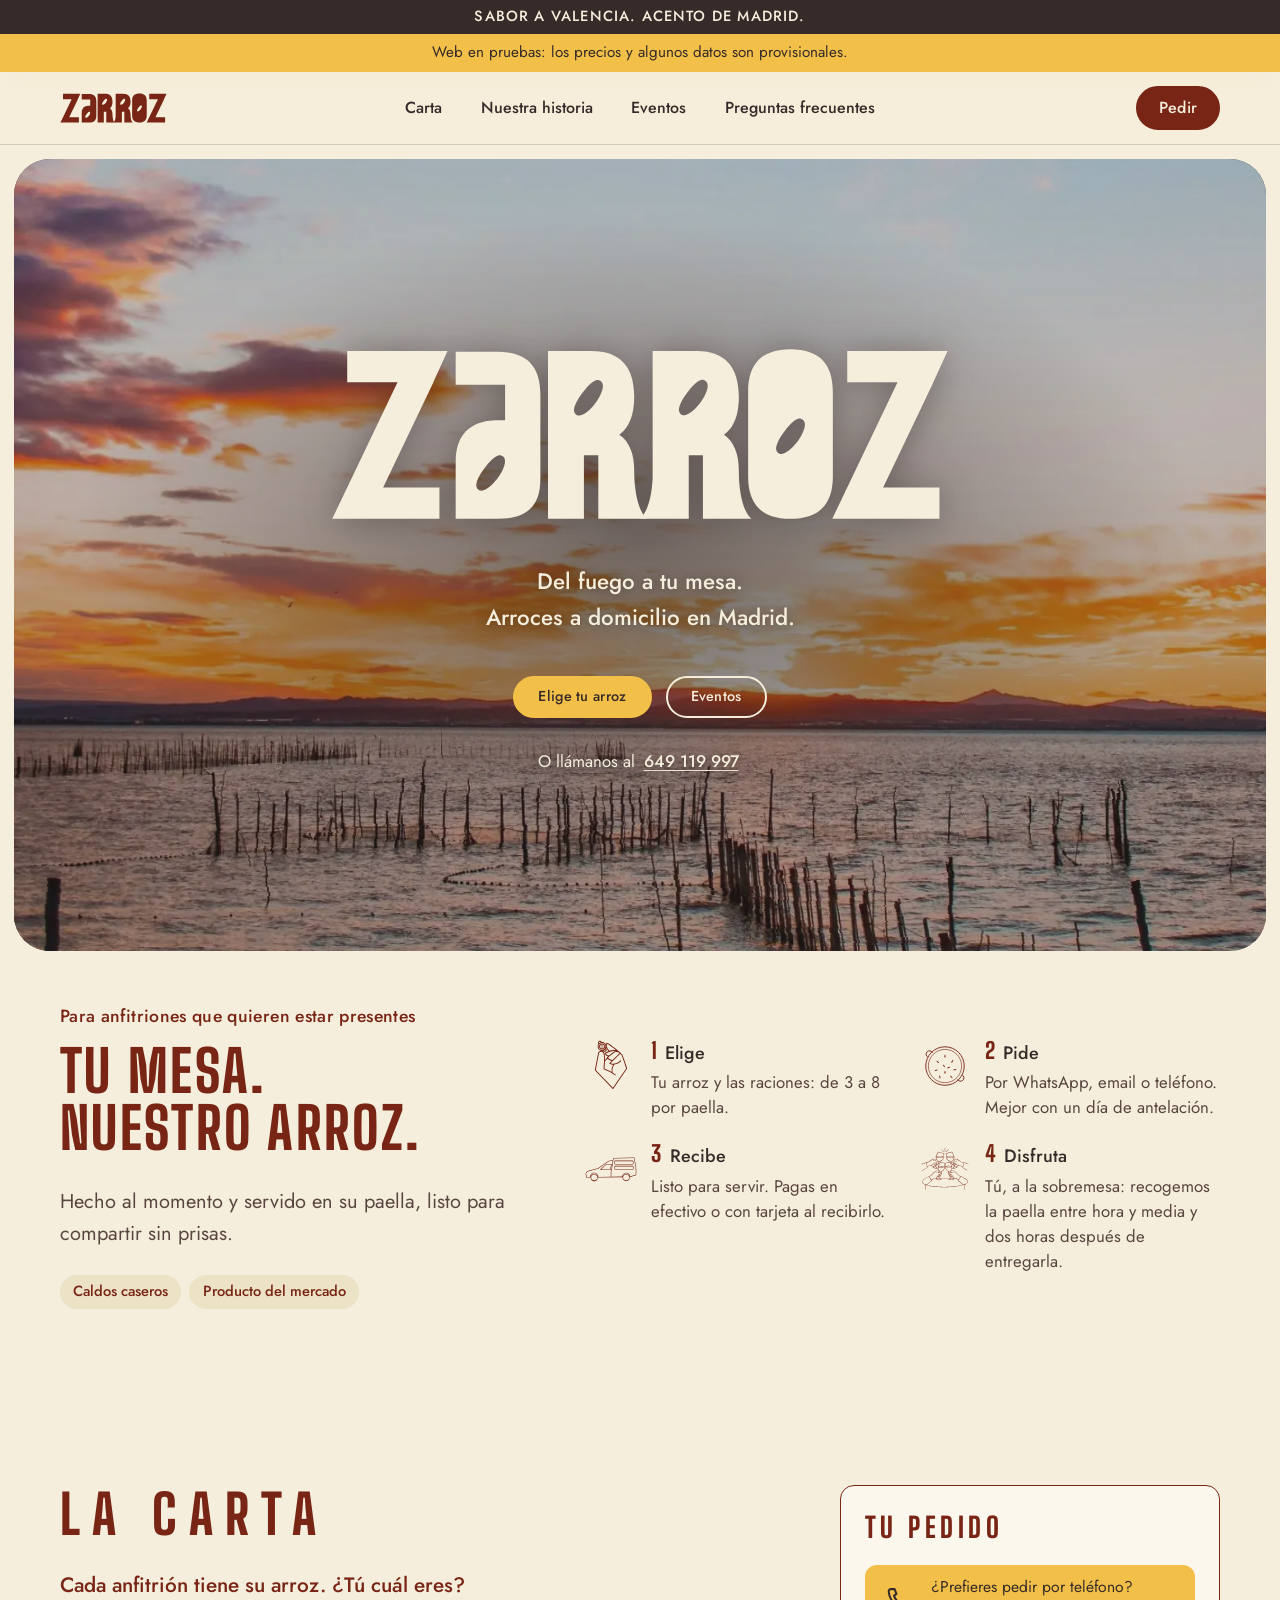
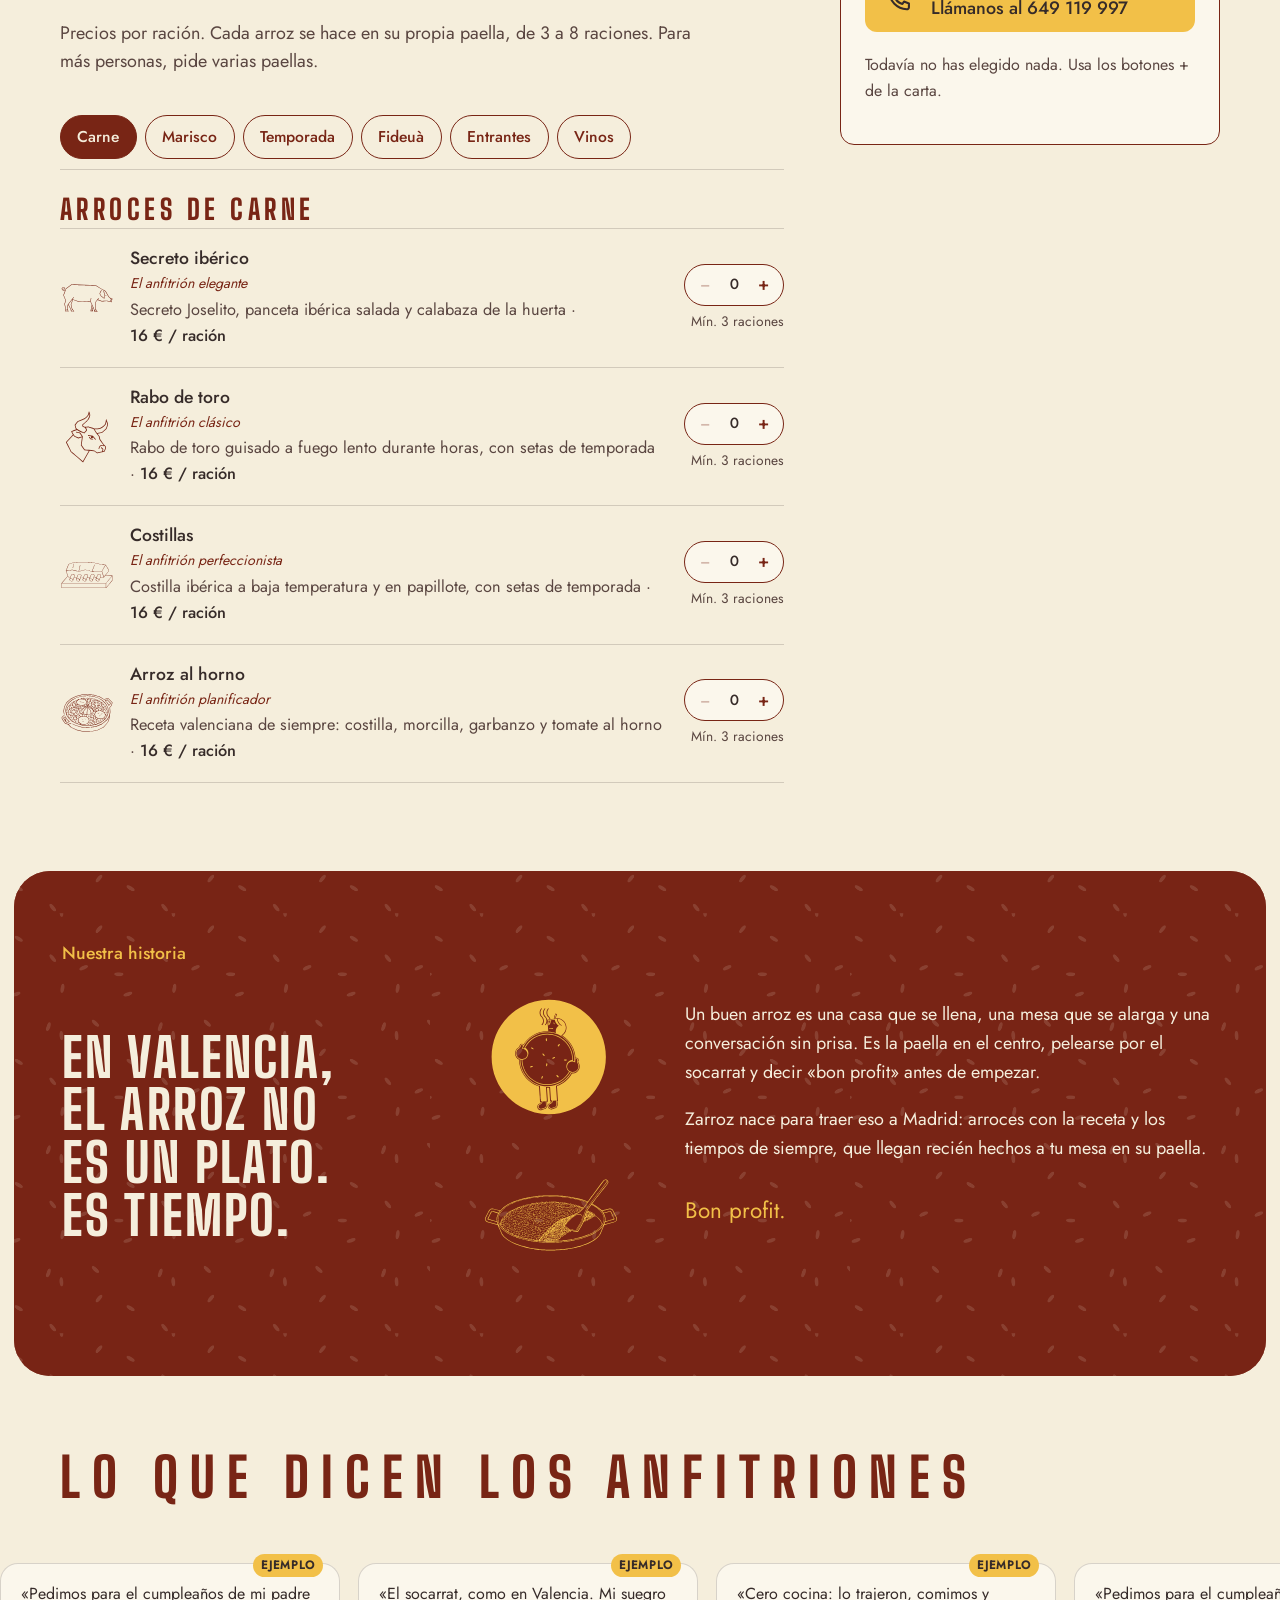
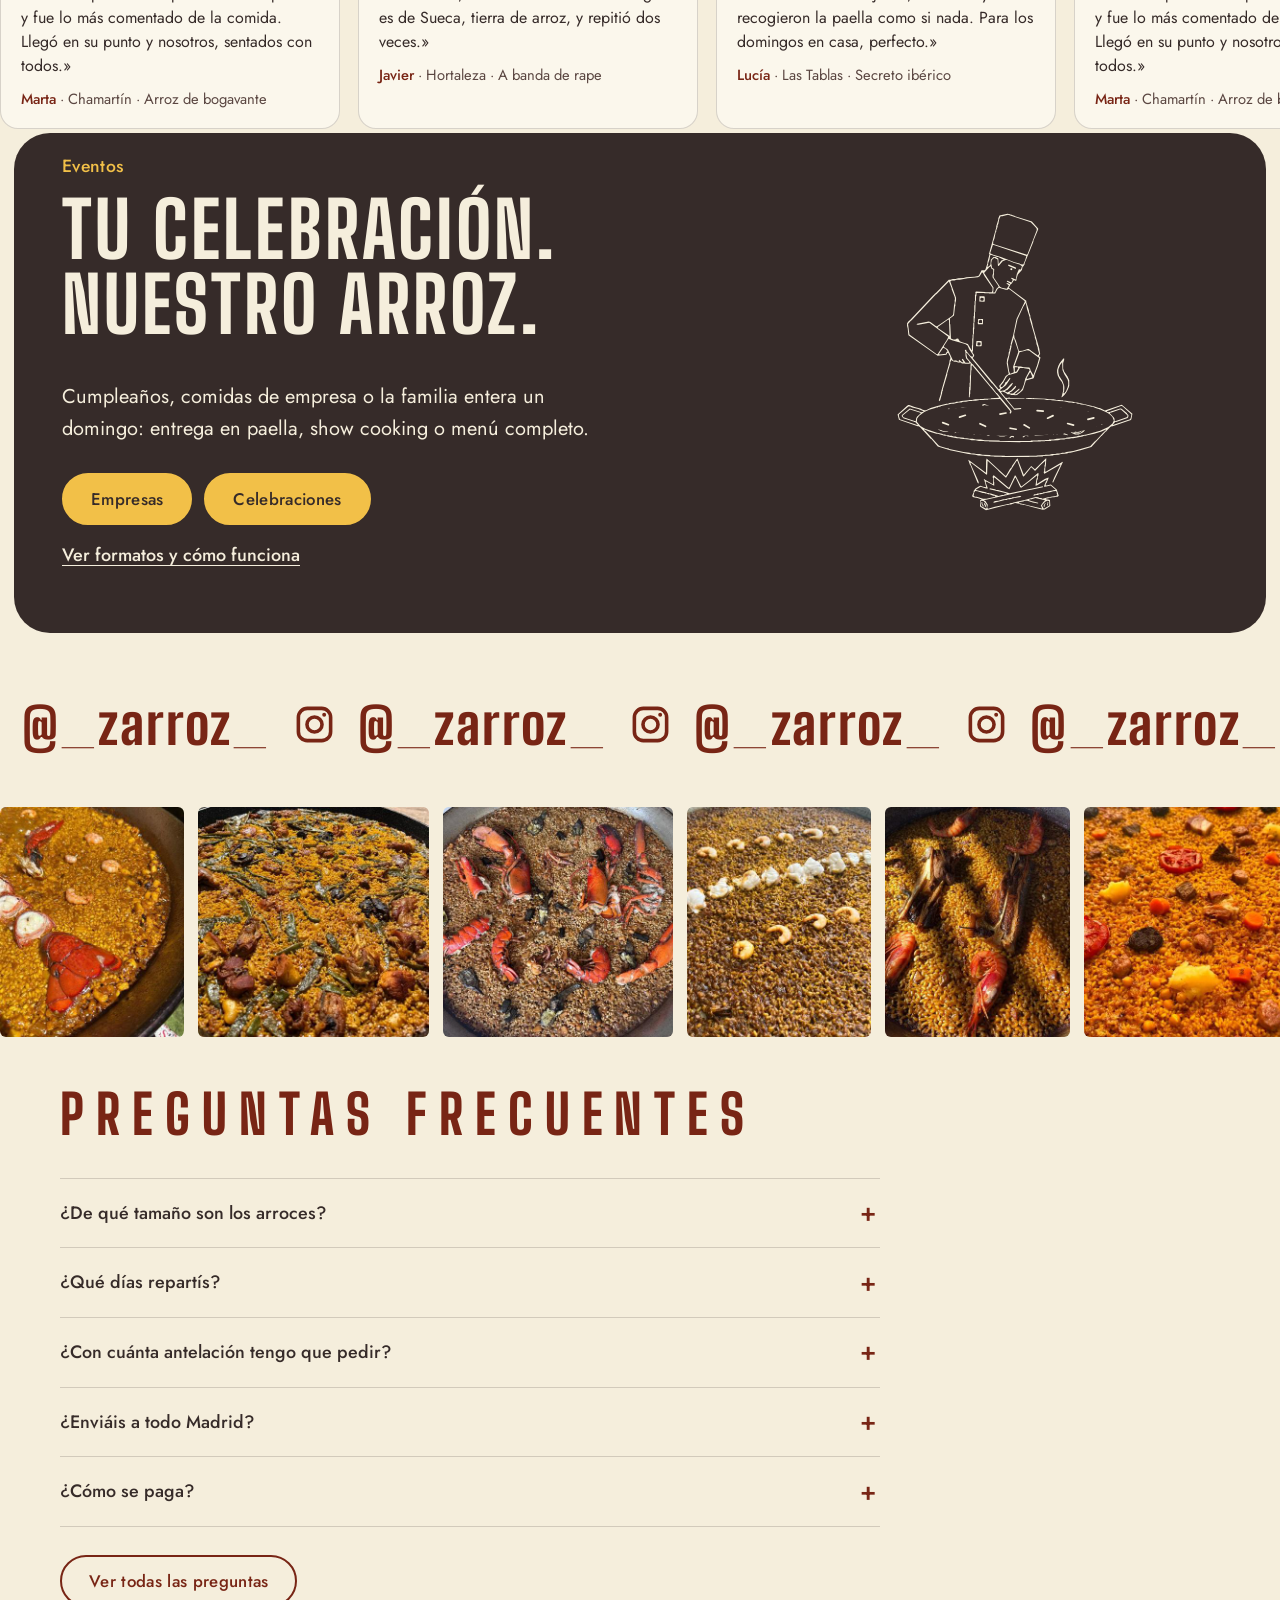
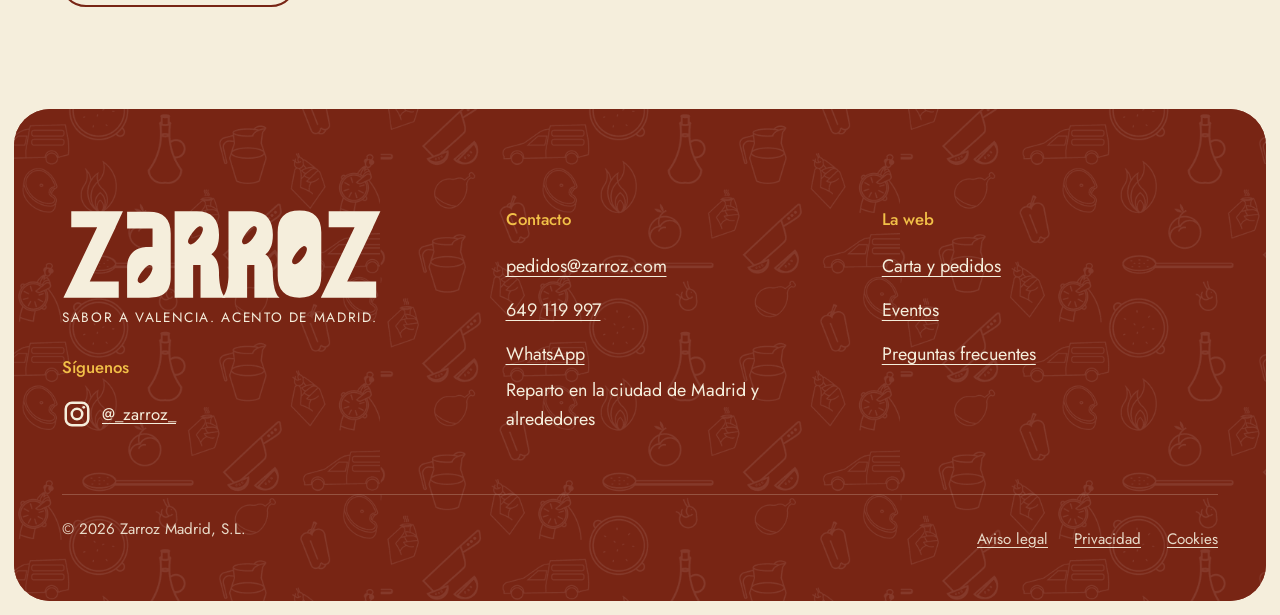
==== commit 6cef3752: "Carta: «Cada anfitrión tiene su arroz. ¿Tú cuál eres?» Co-Authored-By: Claude Opus 5.5 <noreply@anth" ====
--- a/index.html
+++ b/index.html
@@ -93,7 +93,7 @@
       <div class="contenedor carta">
         <div>
           <h2 class="titulo">La carta</h2>
-          <p class="carta__lema">Cada anfitrión tiene su arroz. ¿Cuál es el tuyo?</p>
+          <p class="carta__lema">Cada anfitrión tiene su arroz. ¿Tú cuál eres?</p>
           <p class="carta__nota"><span data-precio-nota>Precios por ración.</span> Cada arroz se hace en su propia paella, de <span data-min>3</span> a <span data-max>8</span> raciones. Para más personas, pide varias paellas.</p>
 
           <nav class="carta__pestanas" role="tablist" aria-label="Apartados de la carta">
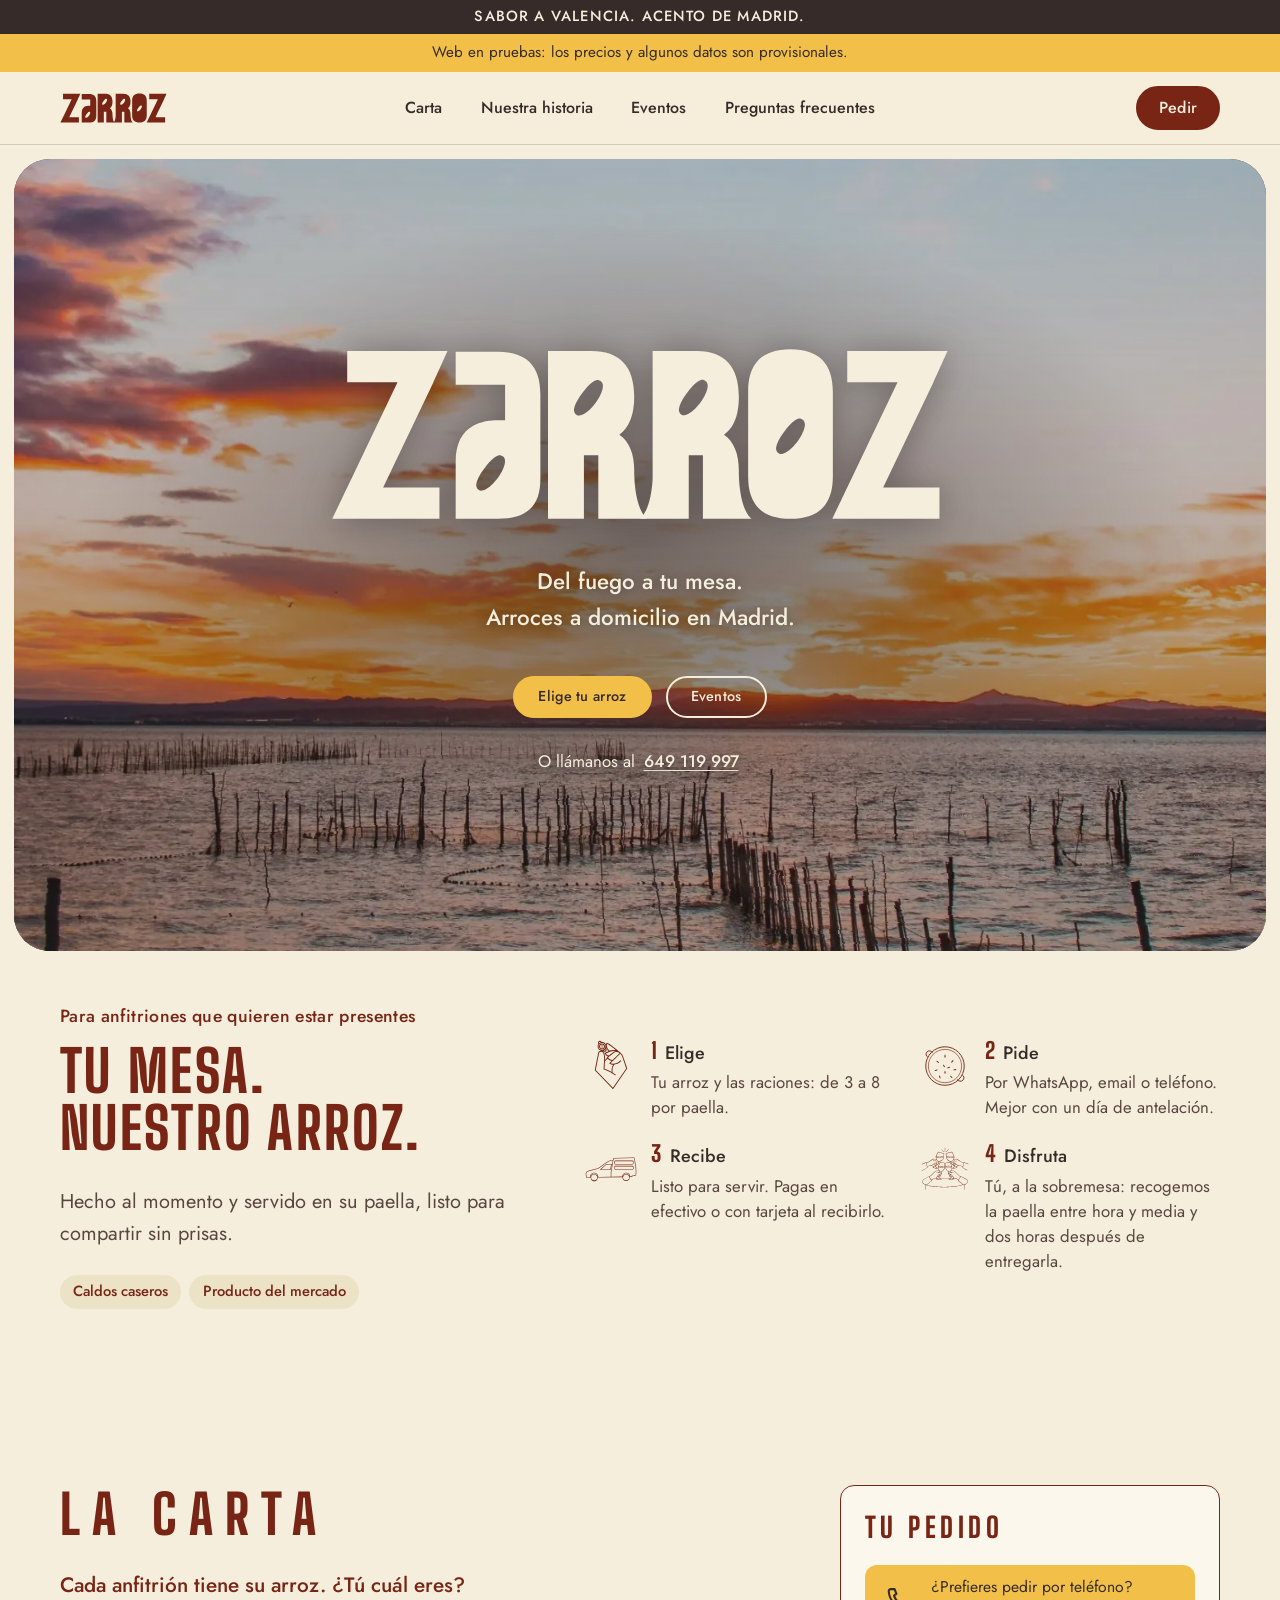
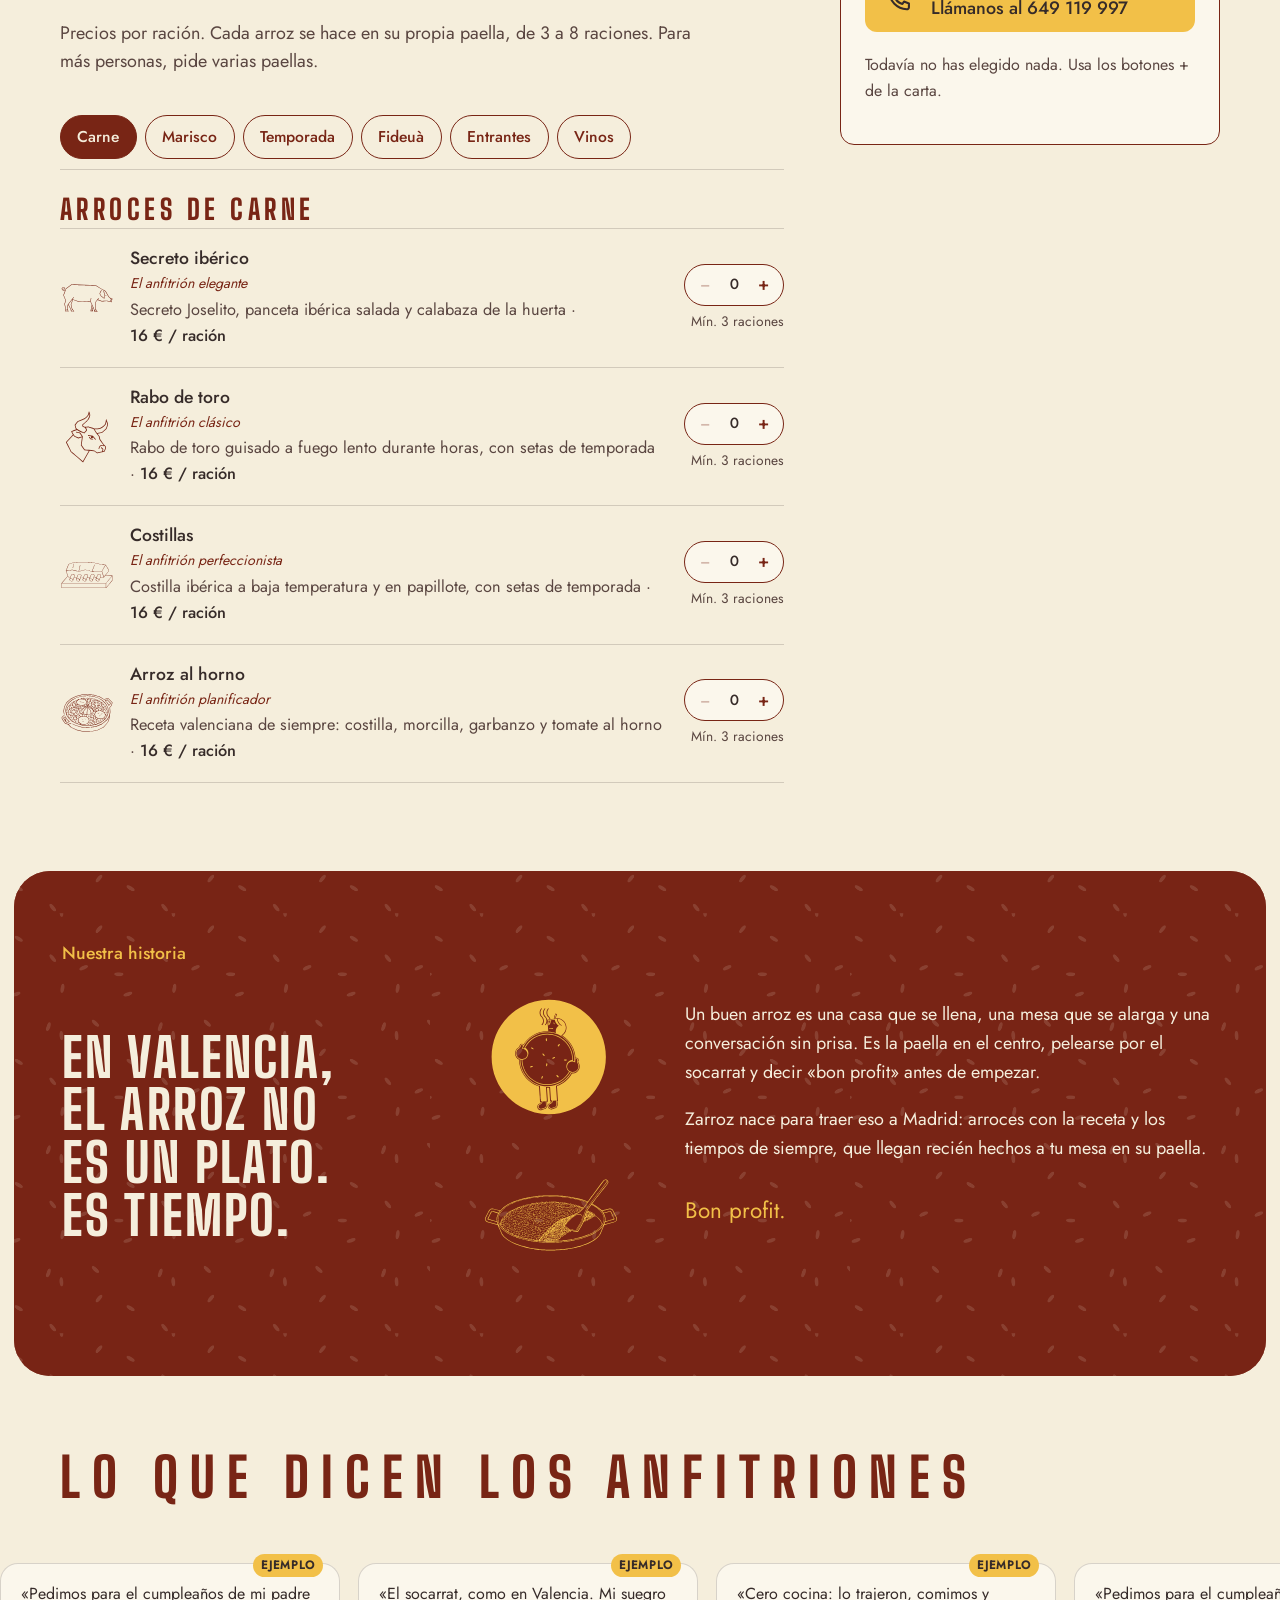
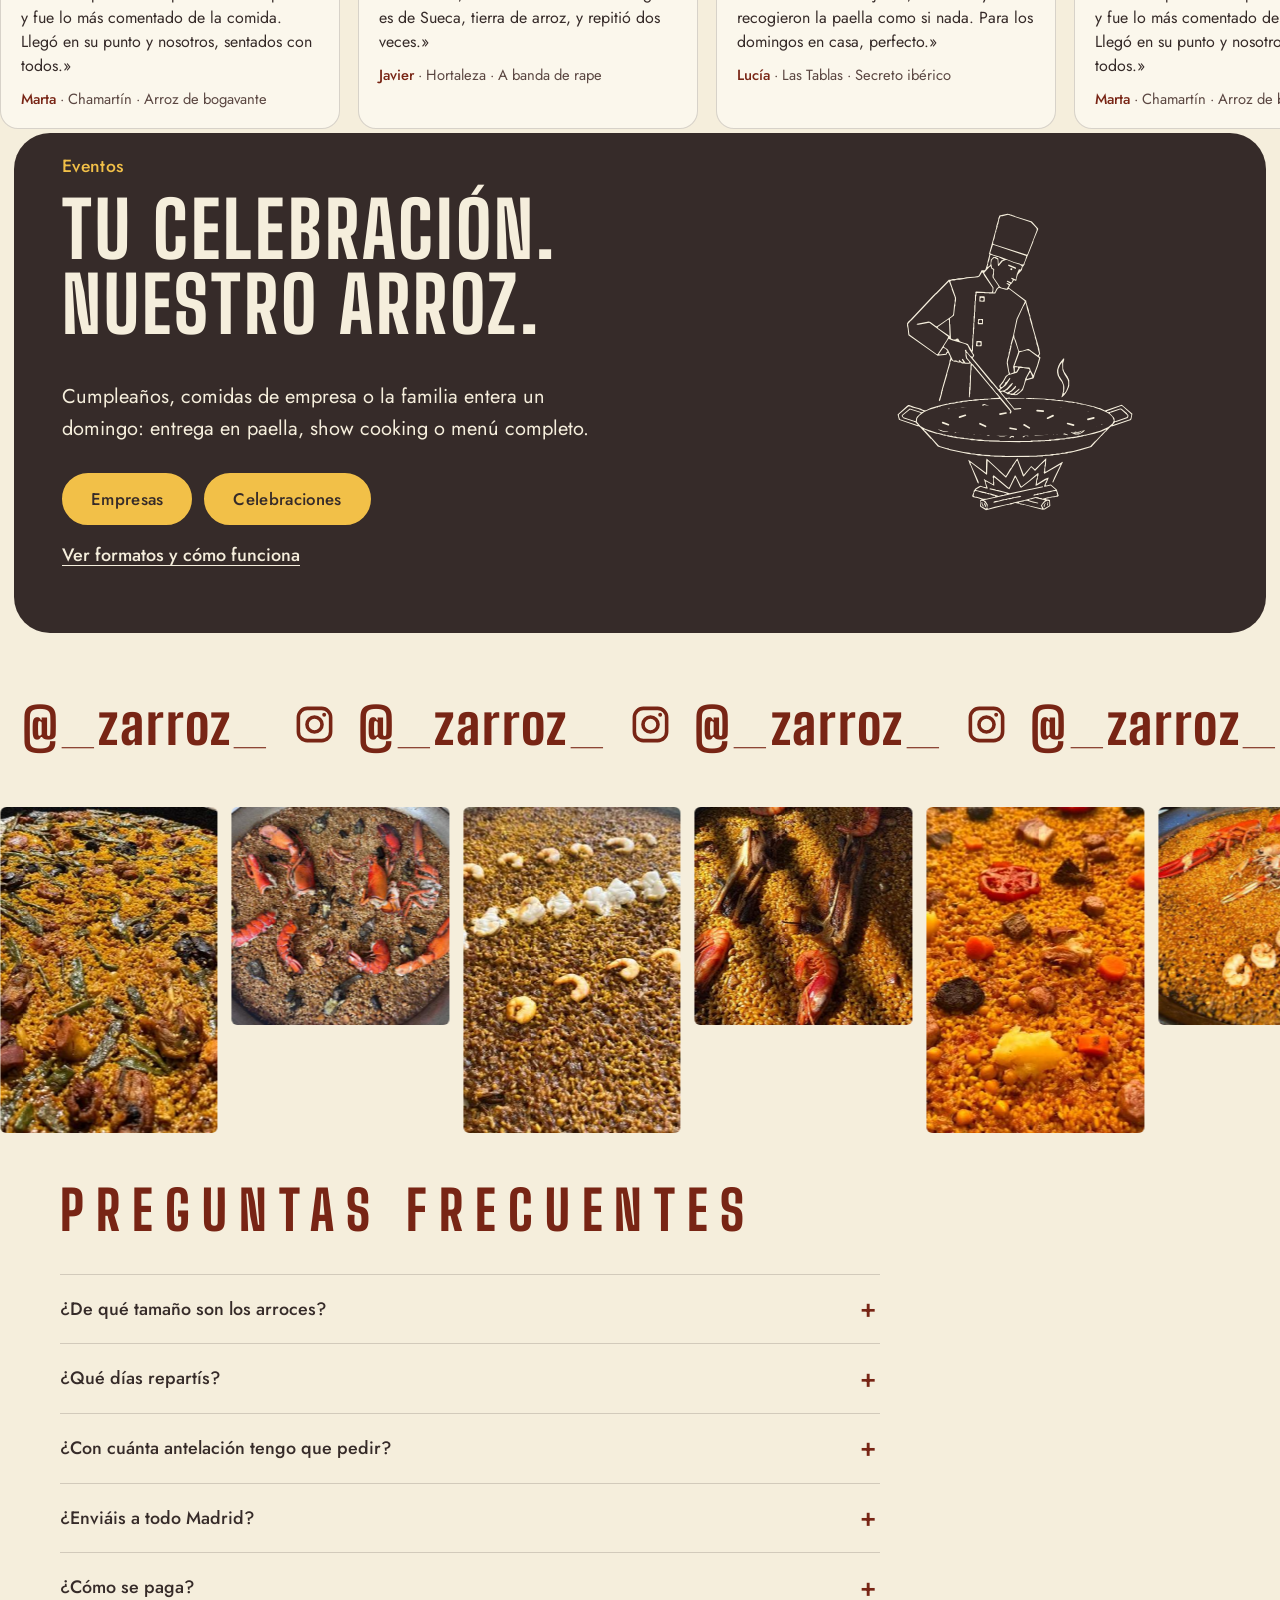
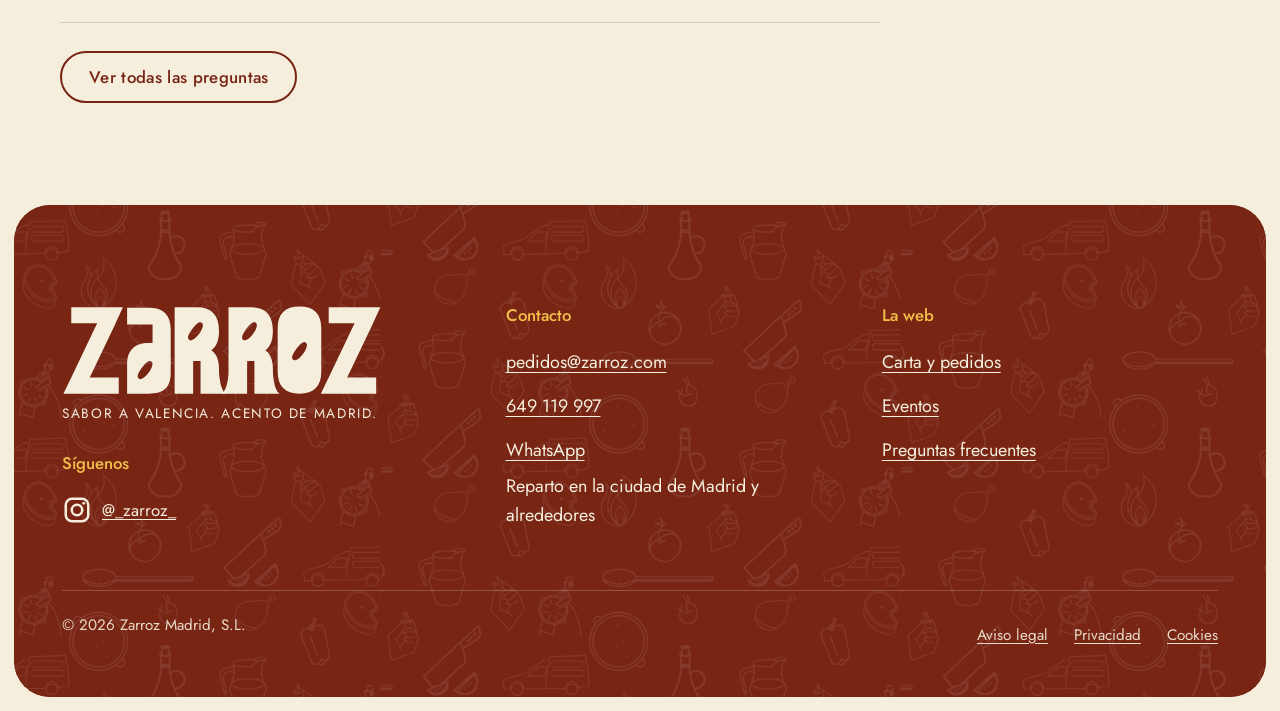
==== commit 577ba9e5: "Redes como La Martinuca: usuario de Instagram hacia la derecha; fotos de una en una hacia la izquier" ====
--- a/index.html
+++ b/index.html
@@ -13,7 +13,7 @@
   <link rel="preload" href="assets/fonts/big-shoulders-display-latin-800-normal.woff2" as="font" type="font/woff2" crossorigin>
   <link rel="preload" as="image" type="image/webp" href="assets/img/albufera-vertical.webp" media="(max-width: 759px)" fetchpriority="high">
   <link rel="preload" as="image" type="image/webp" href="assets/img/albufera-horizontal.webp" media="(min-width: 760px)" fetchpriority="high">
-  <link rel="stylesheet" href="assets/css/styles.css?v=69">
+  <link rel="stylesheet" href="assets/css/styles.css?v=70">
   <meta property="og:title" content="Zarroz · Sabor a Valencia. Acento de Madrid.">
   <meta property="og:description" content="Arroces a domicilio en Madrid, para anfitriones que quieren estar presentes.">
   <meta property="og:type" content="website">
@@ -286,7 +286,7 @@
   </footer>
 
 
-  <script src="assets/js/config.js?v=69"></script>
-  <script src="assets/js/app.js?v=69"></script>
+  <script src="assets/js/config.js?v=70"></script>
+  <script src="assets/js/app.js?v=70"></script>
 </body>
 </html>
--- a/assets/css/styles.css
+++ b/assets/css/styles.css
@@ -615,7 +615,7 @@
 .redes-tira__fotos { margin-top: clamp(24px, 3vw, 40px); overflow: hidden; }
 .redes-tira__pista-fotos { display: flex; align-items: flex-start; gap: 14px; width: max-content; animation: redes-cinta 60s linear infinite; }
 /* Las fotos avanzan hacia la derecha (entran por la izquierda) */
-.redes-tira__pista-fotos { animation-direction: reverse; }
+
 .redes-tira__pista-fotos img { height: clamp(170px, 18vw, 240px); width: auto; border-radius: 6px; object-fit: cover; }
 .redes-tira__hueco { flex: none; display: grid; place-items: center; width: clamp(150px, 15vw, 210px); aspect-ratio: 1; border-radius: 6px; }
 .redes-tira__hueco .ilu { width: 70%; }
@@ -642,7 +642,7 @@
   #como-funciona { padding-bottom: 76px; }
   #carta { padding-bottom: 16px; }
 }
-@media (hover: hover) and (pointer: fine) { .redes-tira__fotos:hover .redes-tira__pista-fotos { animation-play-state: paused; } }
+
 
 /* Claim bajo el logo (portada y pie) */
 .portada__claim { margin: -.6em auto clamp(22px, 3.4vw, 34px); color: var(--crema); font-weight: 500; text-transform: uppercase; letter-spacing: .14em; font-size: clamp(.95rem, 1.7vw, 1.3rem); text-shadow: 0 1px 12px rgba(54, 43, 41, .6); }
@@ -704,3 +704,12 @@
 /* Extras al final de un apartado (alioli): separados del resto con una línea discontinua */
 .plato--extra { border-top: 1.5px dashed var(--linea); }
 .plato--extra .plato__nombre { font-size: 1rem; }
+
+/* Redes, como en La Martinuca (12-11-2026): el usuario de Instagram corre hacia la derecha
+   y las fotos avanzan hacia la izquierda de una en una (lo mueve app.js), alternando cuadradas y alargadas */
+.redes-tira__pista { animation-duration: 30s; animation-direction: reverse; }
+.redes-tira__pista-fotos { animation: none; align-items: flex-start; touch-action: pan-y; cursor: grab; user-select: none; -webkit-user-select: none; will-change: transform; }
+.redes-tira__pista-fotos:active { cursor: grabbing; }
+.redes-tira__pista-fotos .redes-tira__foto { flex: none; width: clamp(140px, 17vw, 240px); height: auto; aspect-ratio: 1; object-fit: cover; border-radius: 6px; -webkit-user-drag: none; pointer-events: none; }
+.redes-tira__pista-fotos .redes-tira__foto--alta { aspect-ratio: 2 / 3; }
+@media (prefers-reduced-motion: reduce) { .redes-tira__pista { animation-duration: 60s; } }
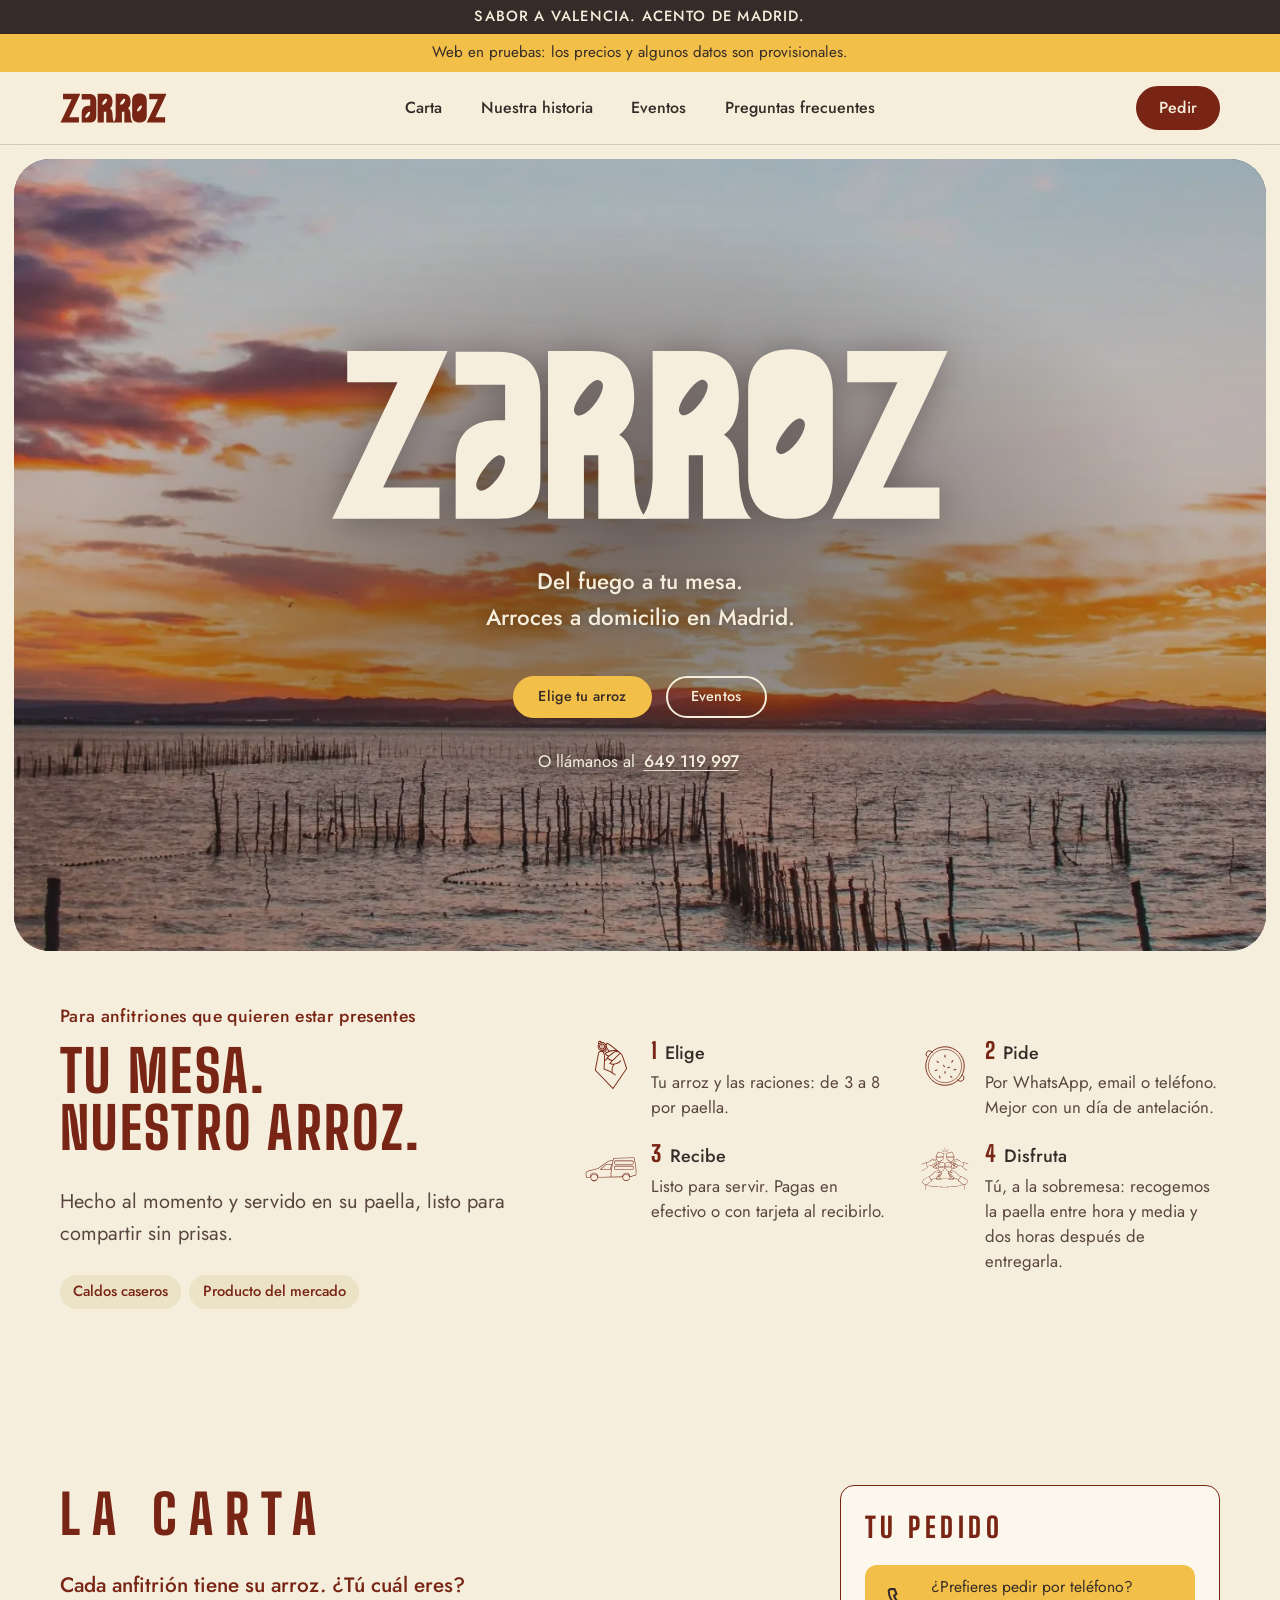
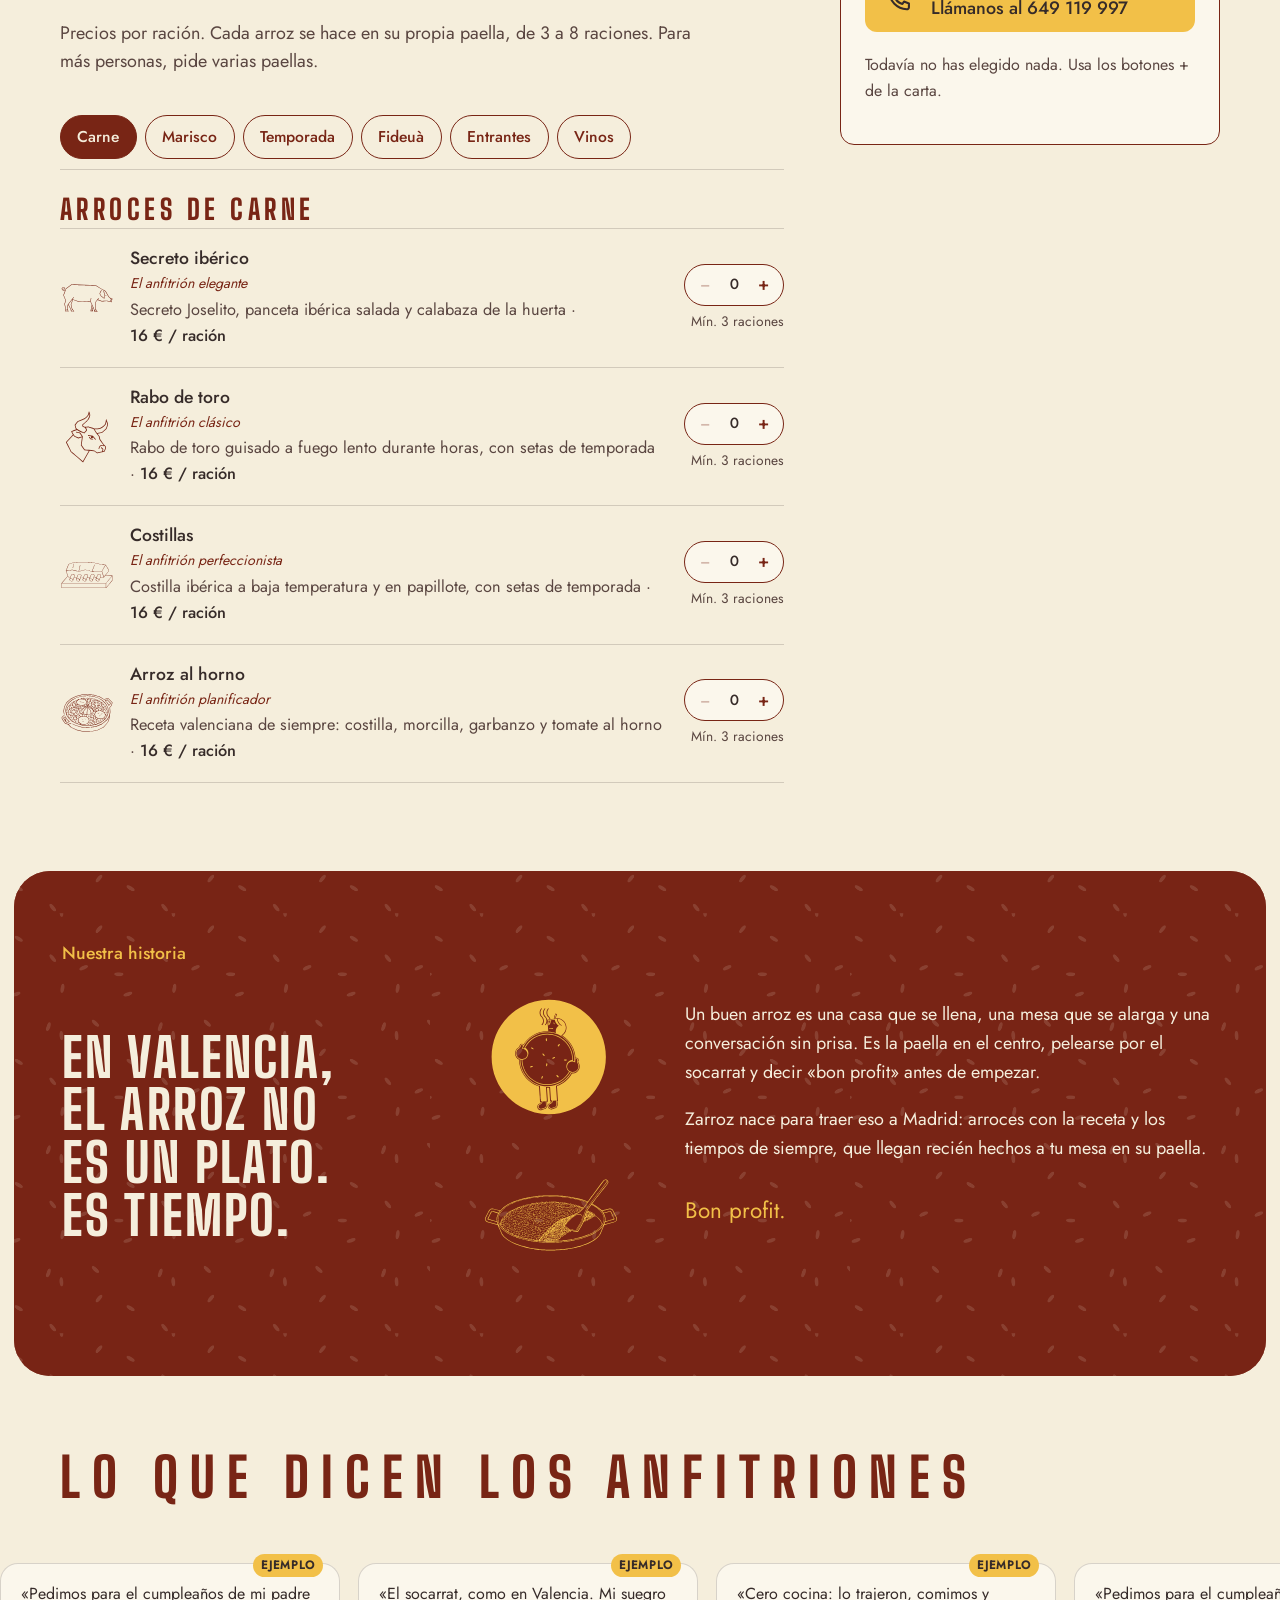
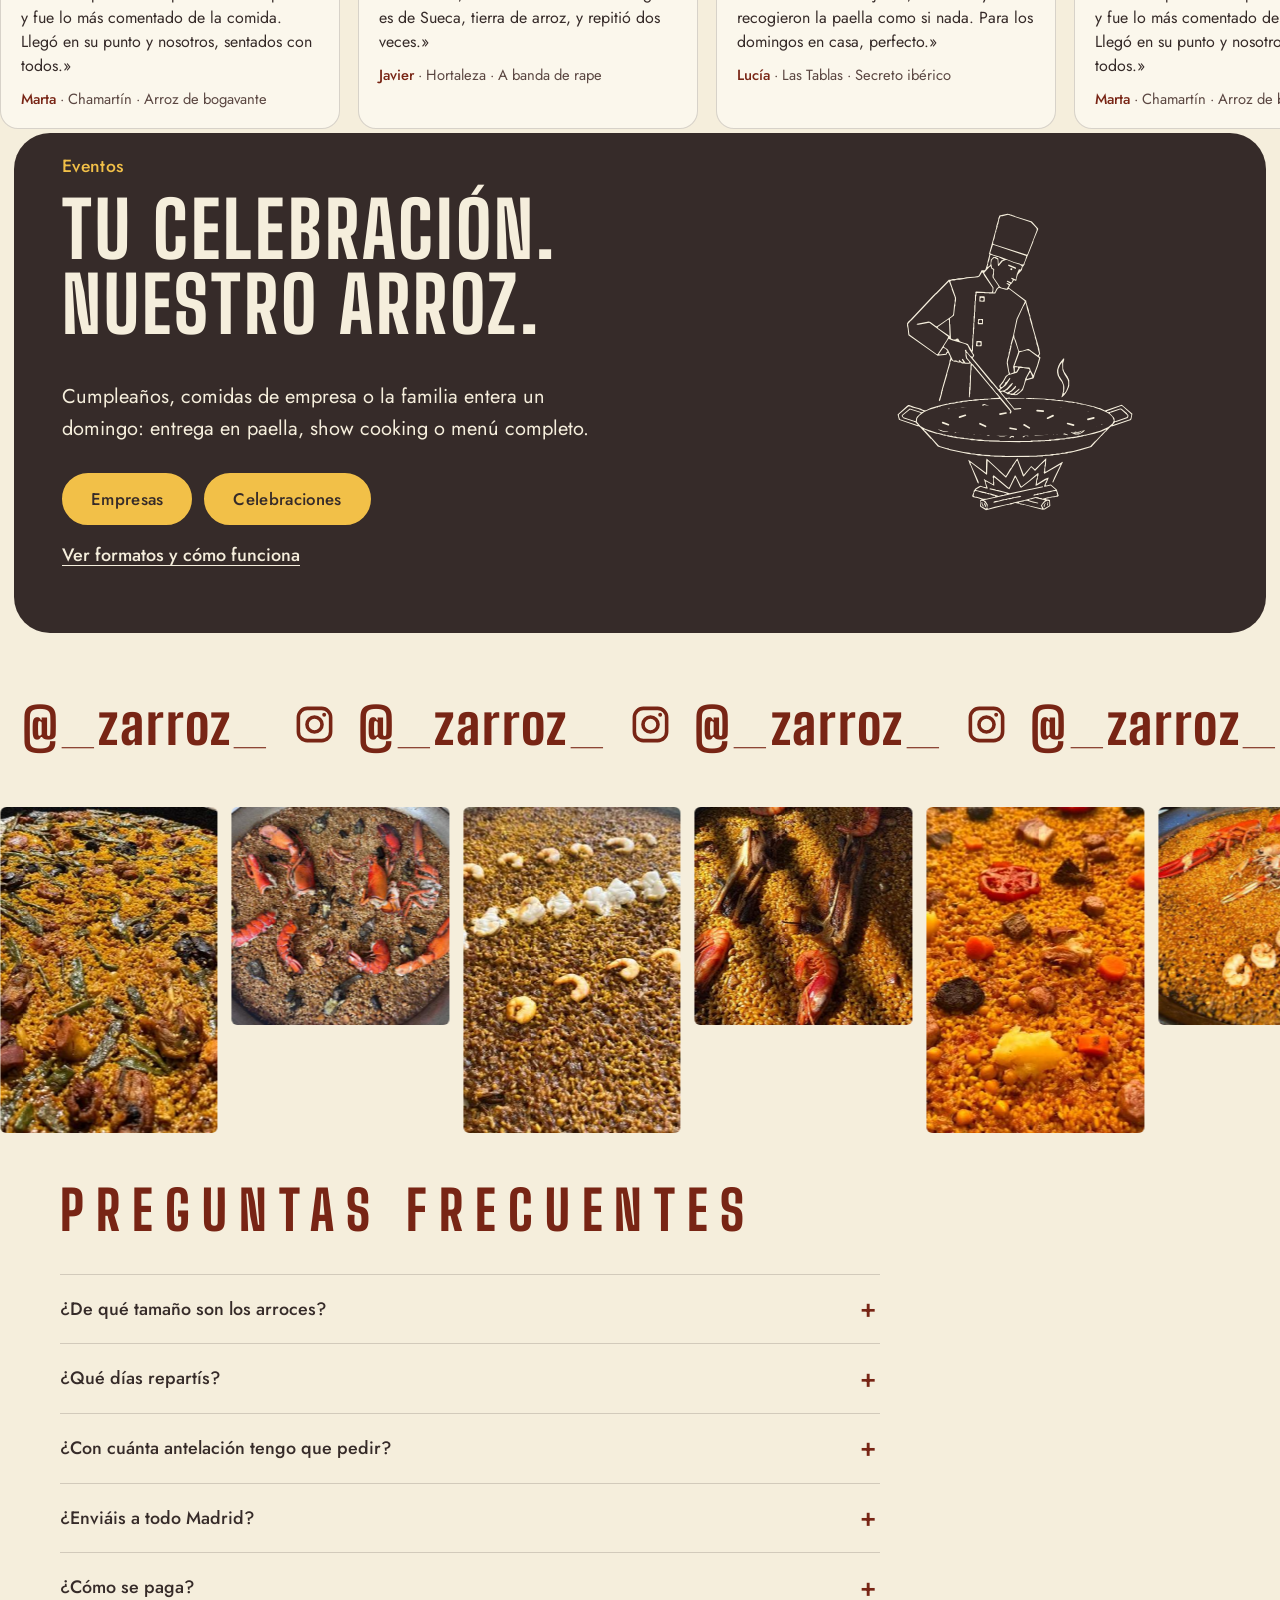
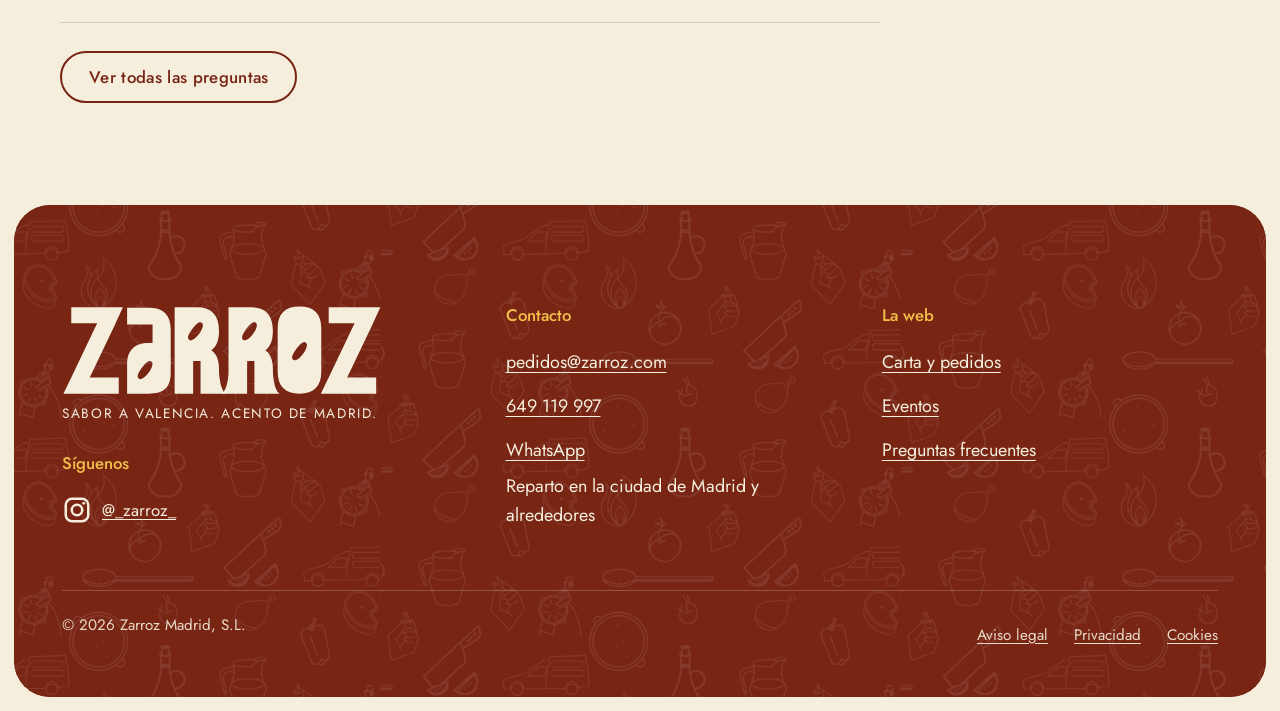
==== commit e6584dc7: "Franja del lema visible también en el móvil Co-Authored-By: Claude Opus 5.5 <noreply@anthropic.com> " ====
--- a/index.html
+++ b/index.html
@@ -13,7 +13,7 @@
   <link rel="preload" href="assets/fonts/big-shoulders-display-latin-800-normal.woff2" as="font" type="font/woff2" crossorigin>
   <link rel="preload" as="image" type="image/webp" href="assets/img/albufera-vertical.webp" media="(max-width: 759px)" fetchpriority="high">
   <link rel="preload" as="image" type="image/webp" href="assets/img/albufera-horizontal.webp" media="(min-width: 760px)" fetchpriority="high">
-  <link rel="stylesheet" href="assets/css/styles.css?v=70">
+  <link rel="stylesheet" href="assets/css/styles.css?v=71">
   <meta property="og:title" content="Zarroz · Sabor a Valencia. Acento de Madrid.">
   <meta property="og:description" content="Arroces a domicilio en Madrid, para anfitriones que quieren estar presentes.">
   <meta property="og:type" content="website">
@@ -286,7 +286,7 @@
   </footer>
 
 
-  <script src="assets/js/config.js?v=70"></script>
-  <script src="assets/js/app.js?v=70"></script>
+  <script src="assets/js/config.js?v=71"></script>
+  <script src="assets/js/app.js?v=71"></script>
 </body>
 </html>
--- a/assets/css/styles.css
+++ b/assets/css/styles.css
@@ -654,7 +654,7 @@
   .historia__iconos .historia__isotipo { width: clamp(64px, 20vw, 90px); }
 }
 @media (max-width: 560px) { .portada__claim { font-size: .8rem; letter-spacing: .08em; } }
-@media (max-width: 420px) { .franja-lema { font-size: .72rem; letter-spacing: .06em; white-space: nowrap; } }
+@media (max-width: 420px) { .franja-lema { font-size: .8rem; letter-spacing: .06em; white-space: nowrap; } }
 .formatos__ilus { display: flex; align-items: flex-end; gap: 10px; margin-bottom: 14px; }
 .formatos__ilus .ilu { margin: 0; }
 
@@ -665,8 +665,7 @@
 .portada__fondo img { width: 100%; height: 100%; object-fit: cover; object-position: 50% 50%; }
 .portada > .portada__agua { position: absolute; inset: 0; width: 100%; height: 100%; z-index: 0; pointer-events: none; }
 
-/* La franja del lema repite la frase de la portada: en el móvil se quita para que la portada suba */
-@media (max-width: 759px) { .franja-lema { display: none; } }
+/* La franja del lema se ve también en el móvil (12-11-2026): la portada ya no repite el lema */
 
 /* Zonas de toque de al menos 44 px (lo que recomienda Apple para el dedo) */
 .contador button { width: 40px; height: 40px; }
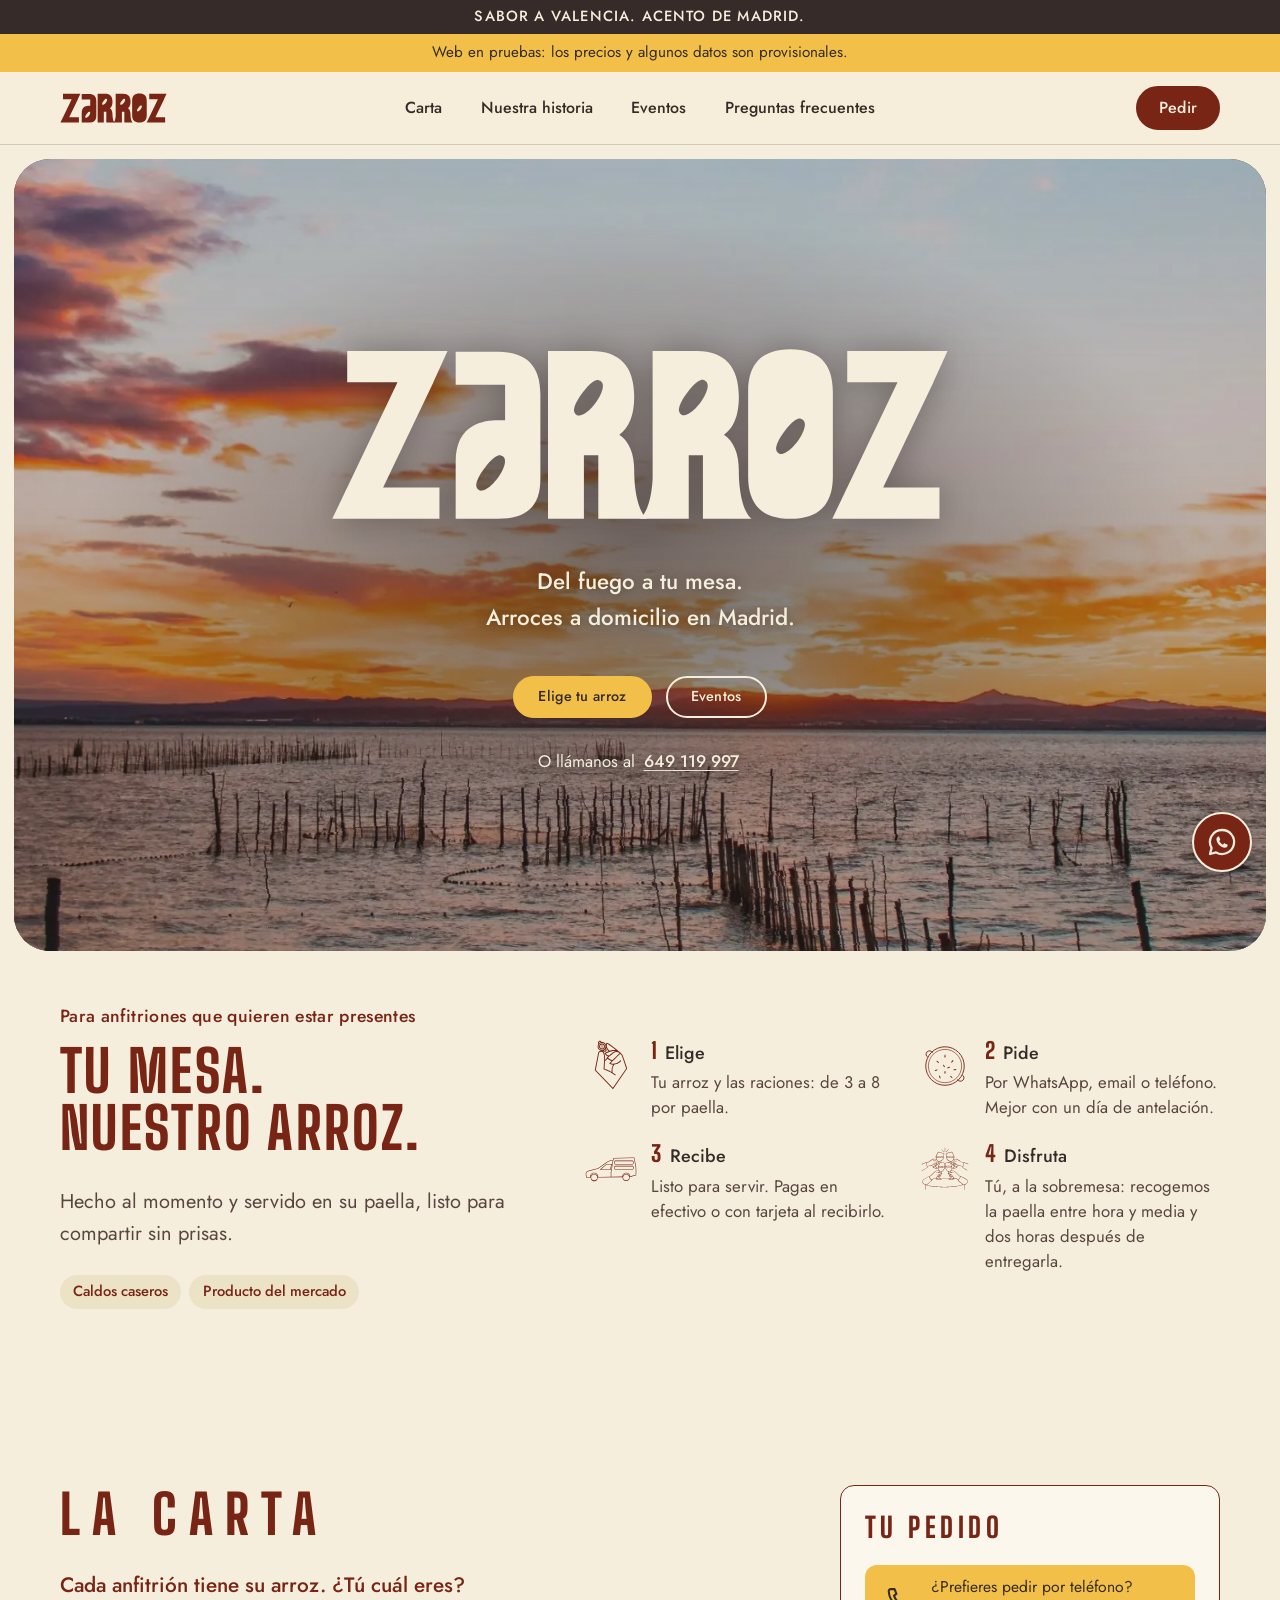
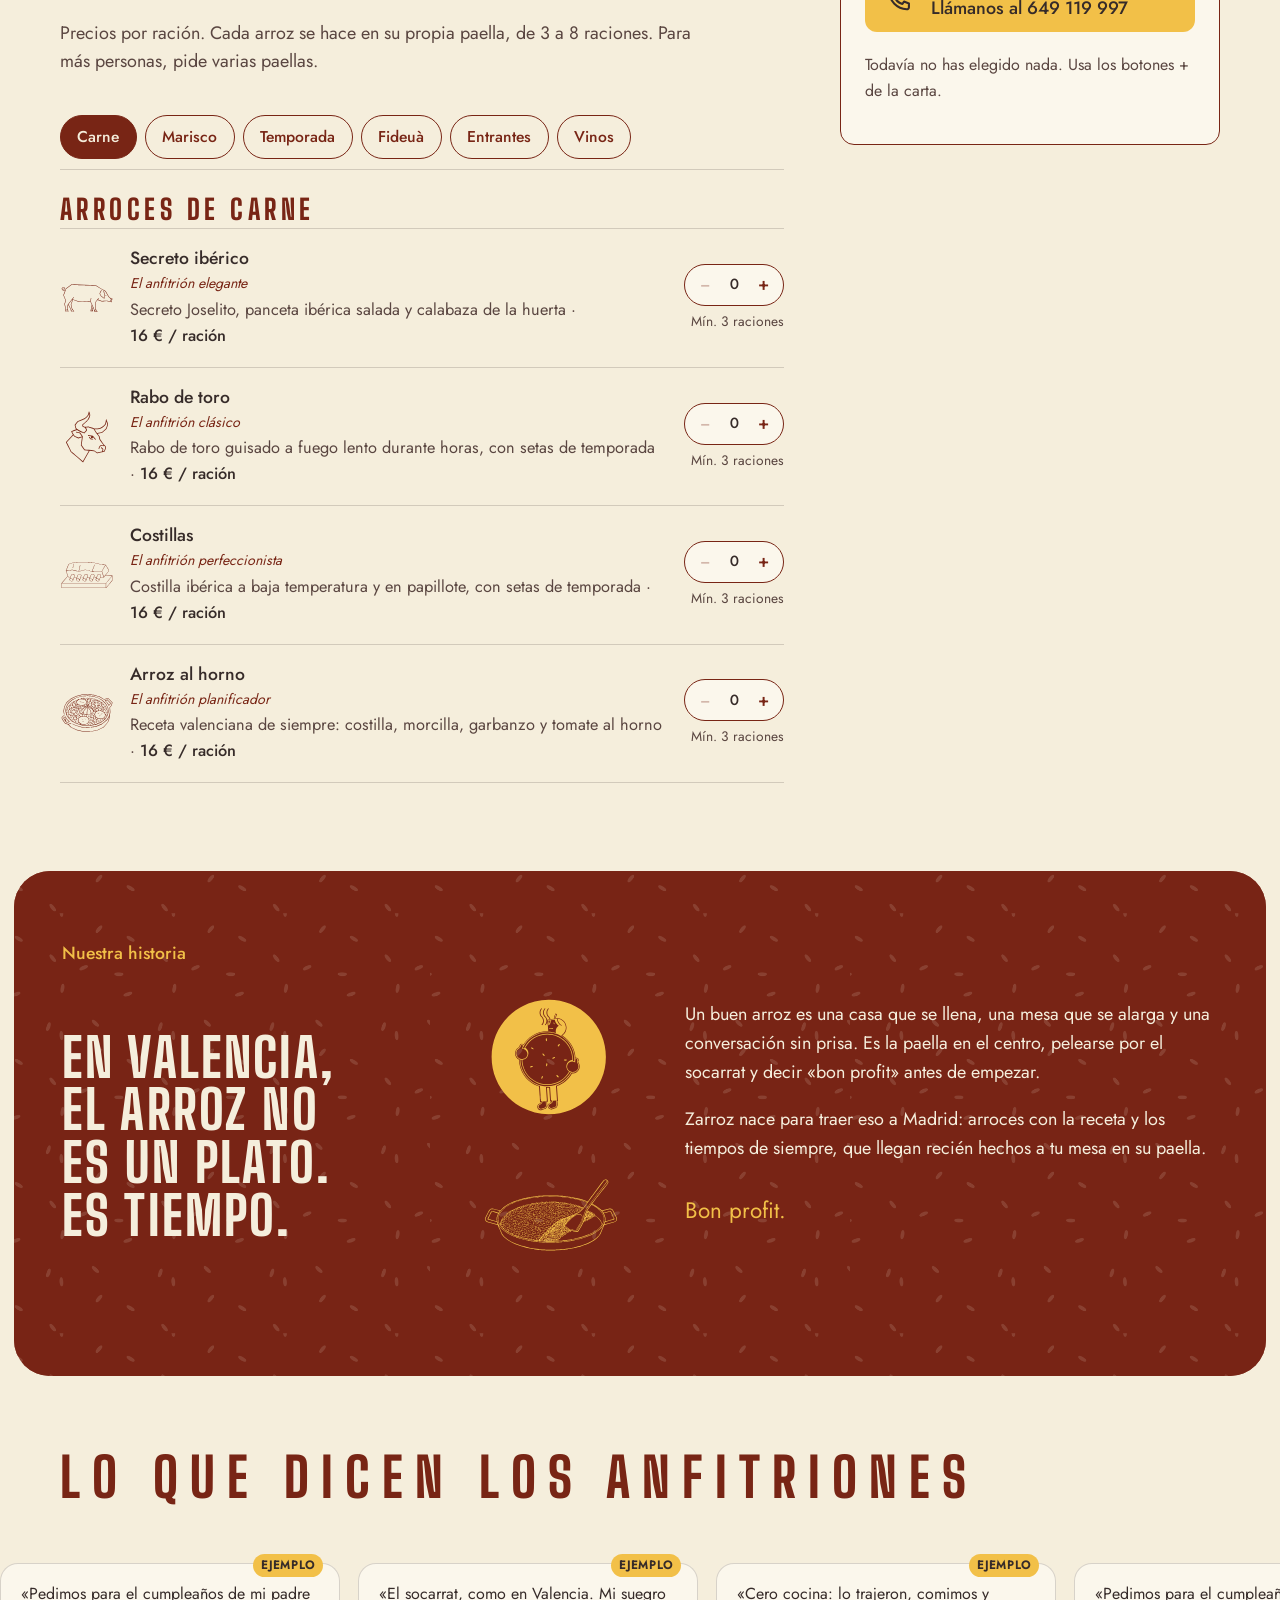
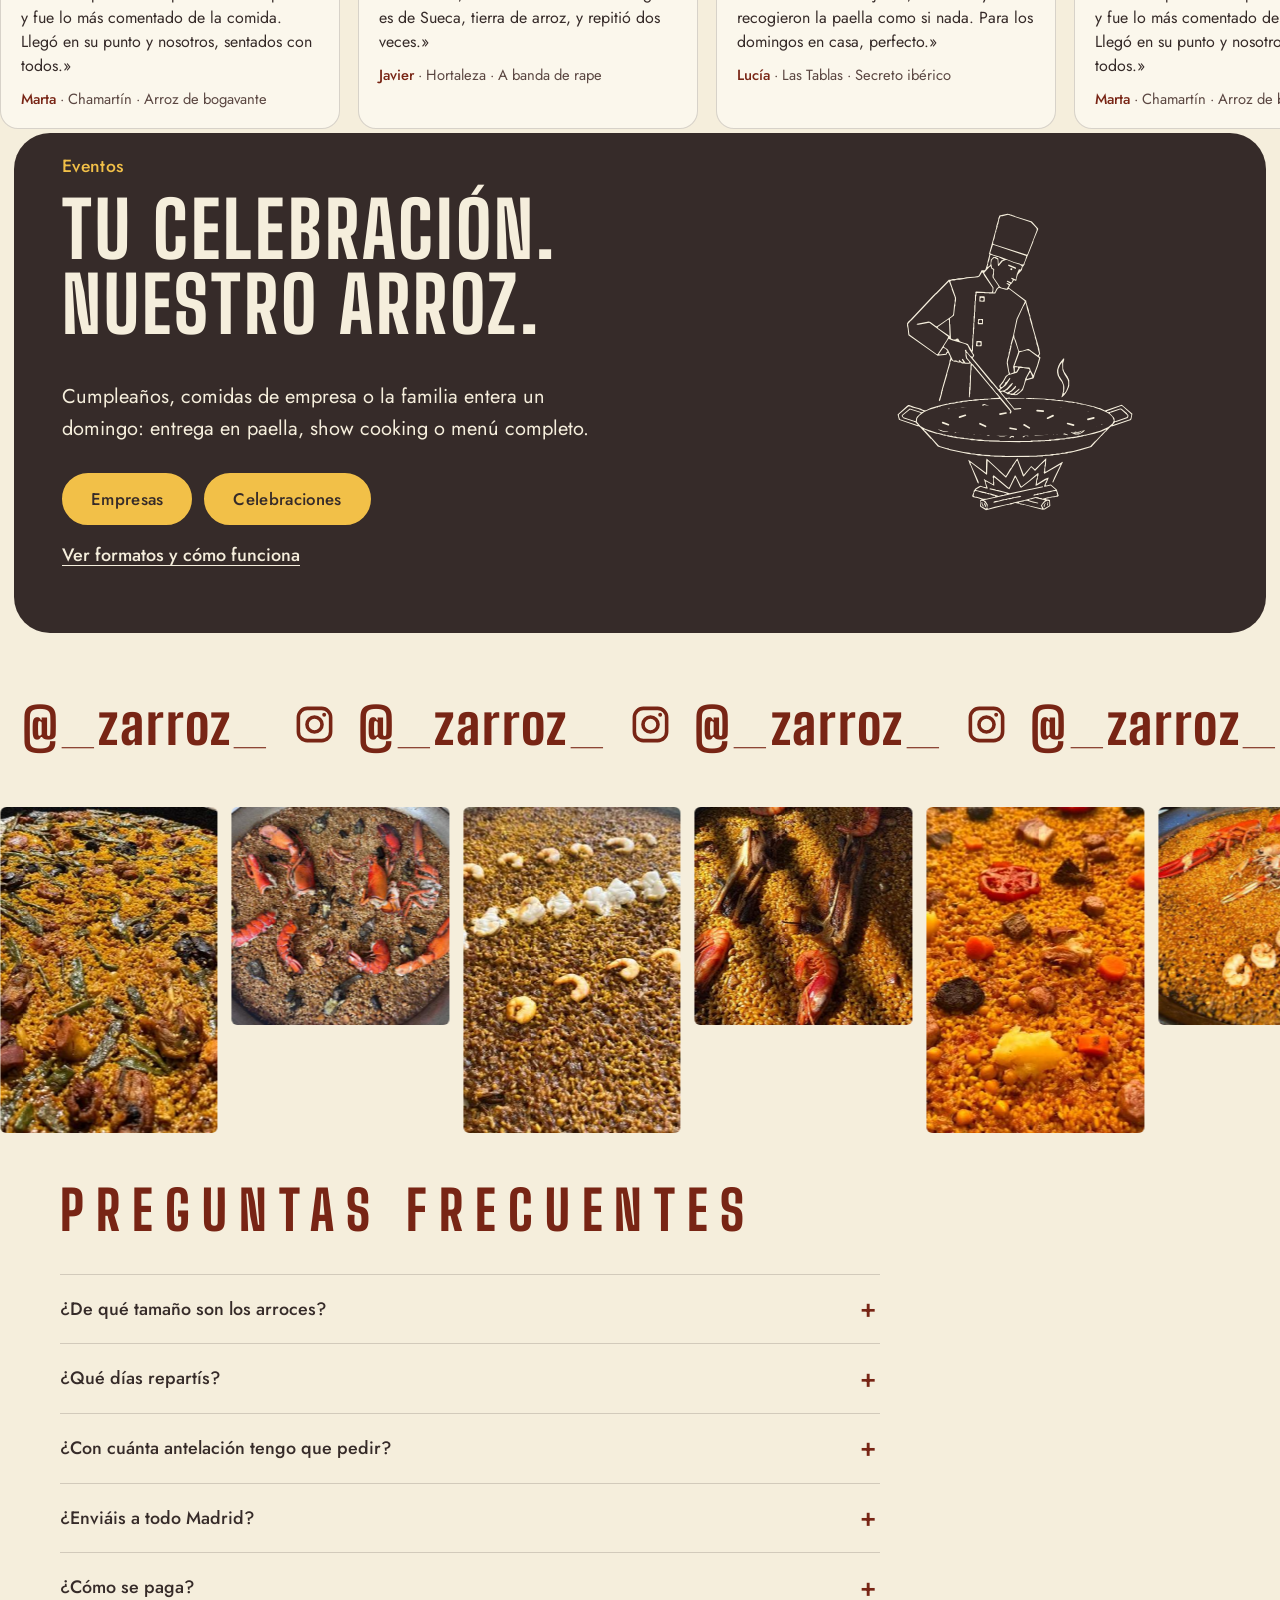
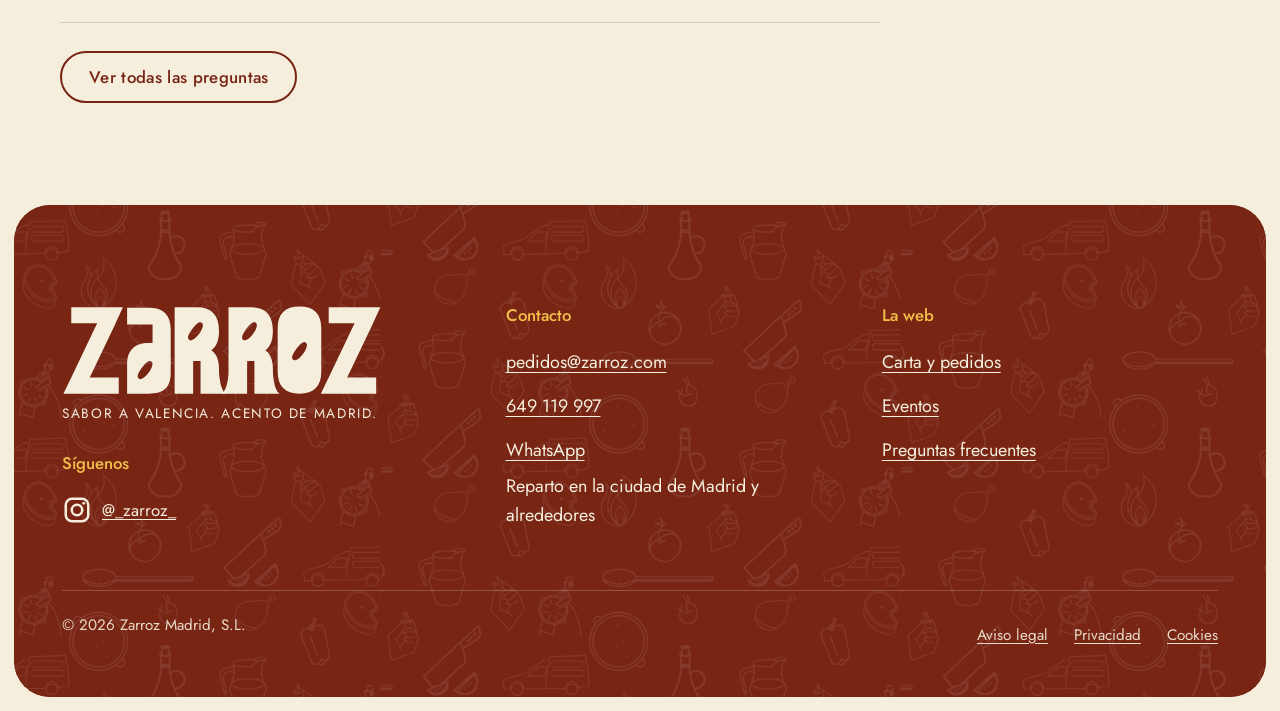
==== commit 8244031a: "Botón de WhatsApp siempre visible (rojo teja) Se oculta con los formularios de pedido y eventos en p" ====
--- a/index.html
+++ b/index.html
@@ -13,7 +13,7 @@
   <link rel="preload" href="assets/fonts/big-shoulders-display-latin-800-normal.woff2" as="font" type="font/woff2" crossorigin>
   <link rel="preload" as="image" type="image/webp" href="assets/img/albufera-vertical.webp" media="(max-width: 759px)" fetchpriority="high">
   <link rel="preload" as="image" type="image/webp" href="assets/img/albufera-horizontal.webp" media="(min-width: 760px)" fetchpriority="high">
-  <link rel="stylesheet" href="assets/css/styles.css?v=71">
+  <link rel="stylesheet" href="assets/css/styles.css?v=72">
   <meta property="og:title" content="Zarroz · Sabor a Valencia. Acento de Madrid.">
   <meta property="og:description" content="Arroces a domicilio en Madrid, para anfitriones que quieren estar presentes.">
   <meta property="og:type" content="website">
@@ -286,7 +286,7 @@
   </footer>
 
 
-  <script src="assets/js/config.js?v=71"></script>
-  <script src="assets/js/app.js?v=71"></script>
+  <script src="assets/js/config.js?v=72"></script>
+  <script src="assets/js/app.js?v=72"></script>
 </body>
 </html>
--- a/assets/css/styles.css
+++ b/assets/css/styles.css
@@ -712,3 +712,23 @@
 .redes-tira__pista-fotos .redes-tira__foto { flex: none; width: clamp(140px, 17vw, 240px); height: auto; aspect-ratio: 1; object-fit: cover; border-radius: 6px; -webkit-user-drag: none; pointer-events: none; }
 .redes-tira__pista-fotos .redes-tira__foto--alta { aspect-ratio: 2 / 3; }
 @media (prefers-reduced-motion: reduce) { .redes-tira__pista { animation-duration: 60s; } }
+
+/* Botón de WhatsApp siempre visible (16-11-2026). Lo crea app.js; color y mensaje en config.js */
+.wa-flotante {
+  position: fixed; z-index: 25;
+  right: calc(18px + env(safe-area-inset-right, 0px)); bottom: calc(18px + env(safe-area-inset-bottom, 0px));
+  width: 56px; height: 56px; border-radius: 50%;
+  display: grid; place-items: center;
+  border: 2px solid var(--crema);
+  box-shadow: 0 4px 14px rgba(54, 43, 41, .28);
+  transition: opacity .25s ease, transform .25s ease, background-color .2s ease;
+}
+.wa-flotante svg { width: 30px; height: 30px; }
+.wa-flotante--teja { background: var(--teja); color: var(--crema); }
+.wa-flotante--teja:hover { background: var(--teja-osc); color: var(--crema); }
+.wa-flotante--verde { background: #1f7a4d; color: #fff; }
+.wa-flotante--verde:hover { background: #17603c; color: #fff; }
+.wa-flotante--oculto { opacity: 0; transform: translateY(12px); pointer-events: none; visibility: hidden; transition: opacity .25s ease, transform .25s ease, visibility 0s .25s; }
+@media (min-width: 861px) { .wa-flotante { right: 28px; bottom: 28px; width: 60px; height: 60px; } .wa-flotante svg { width: 32px; height: 32px; } }
+@media (prefers-reduced-motion: reduce) { .wa-flotante { transition: opacity .2s ease; } .wa-flotante--oculto { transform: none; } }
+@media print { .wa-flotante { display: none; } }
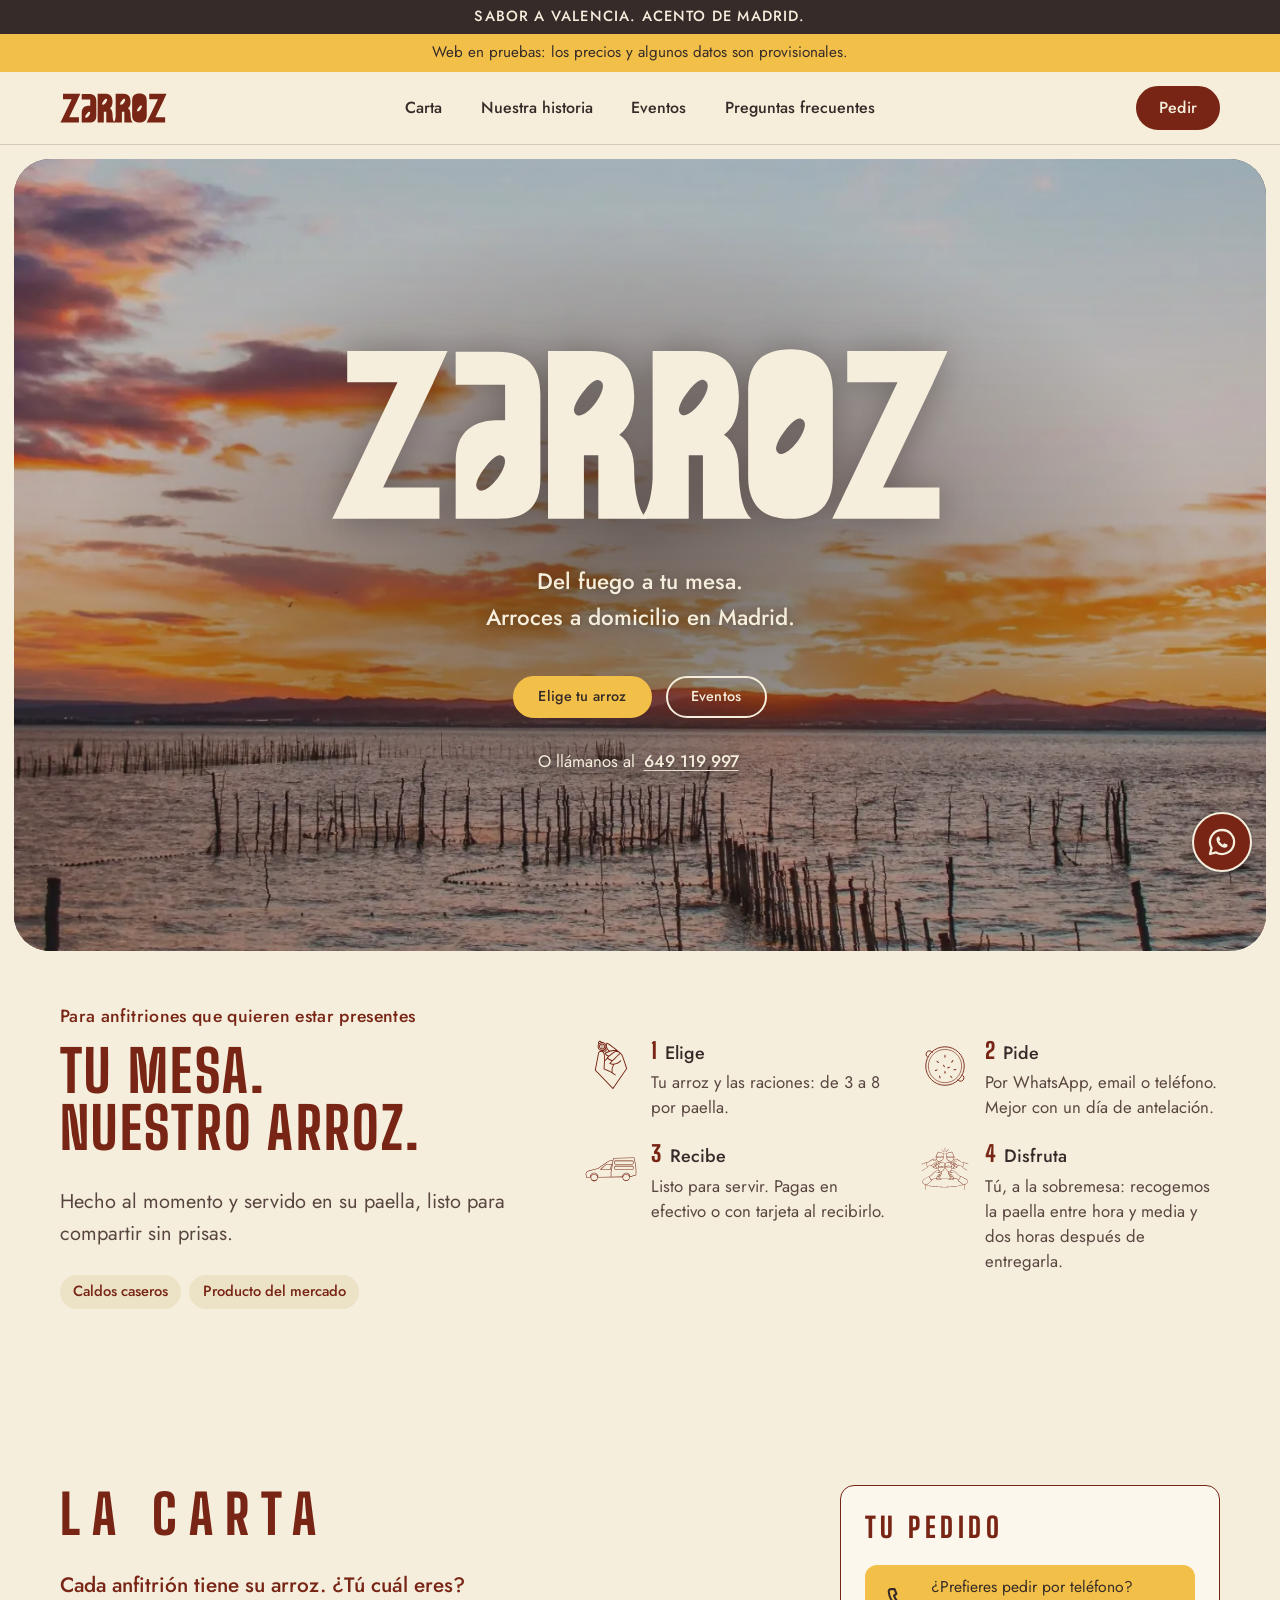
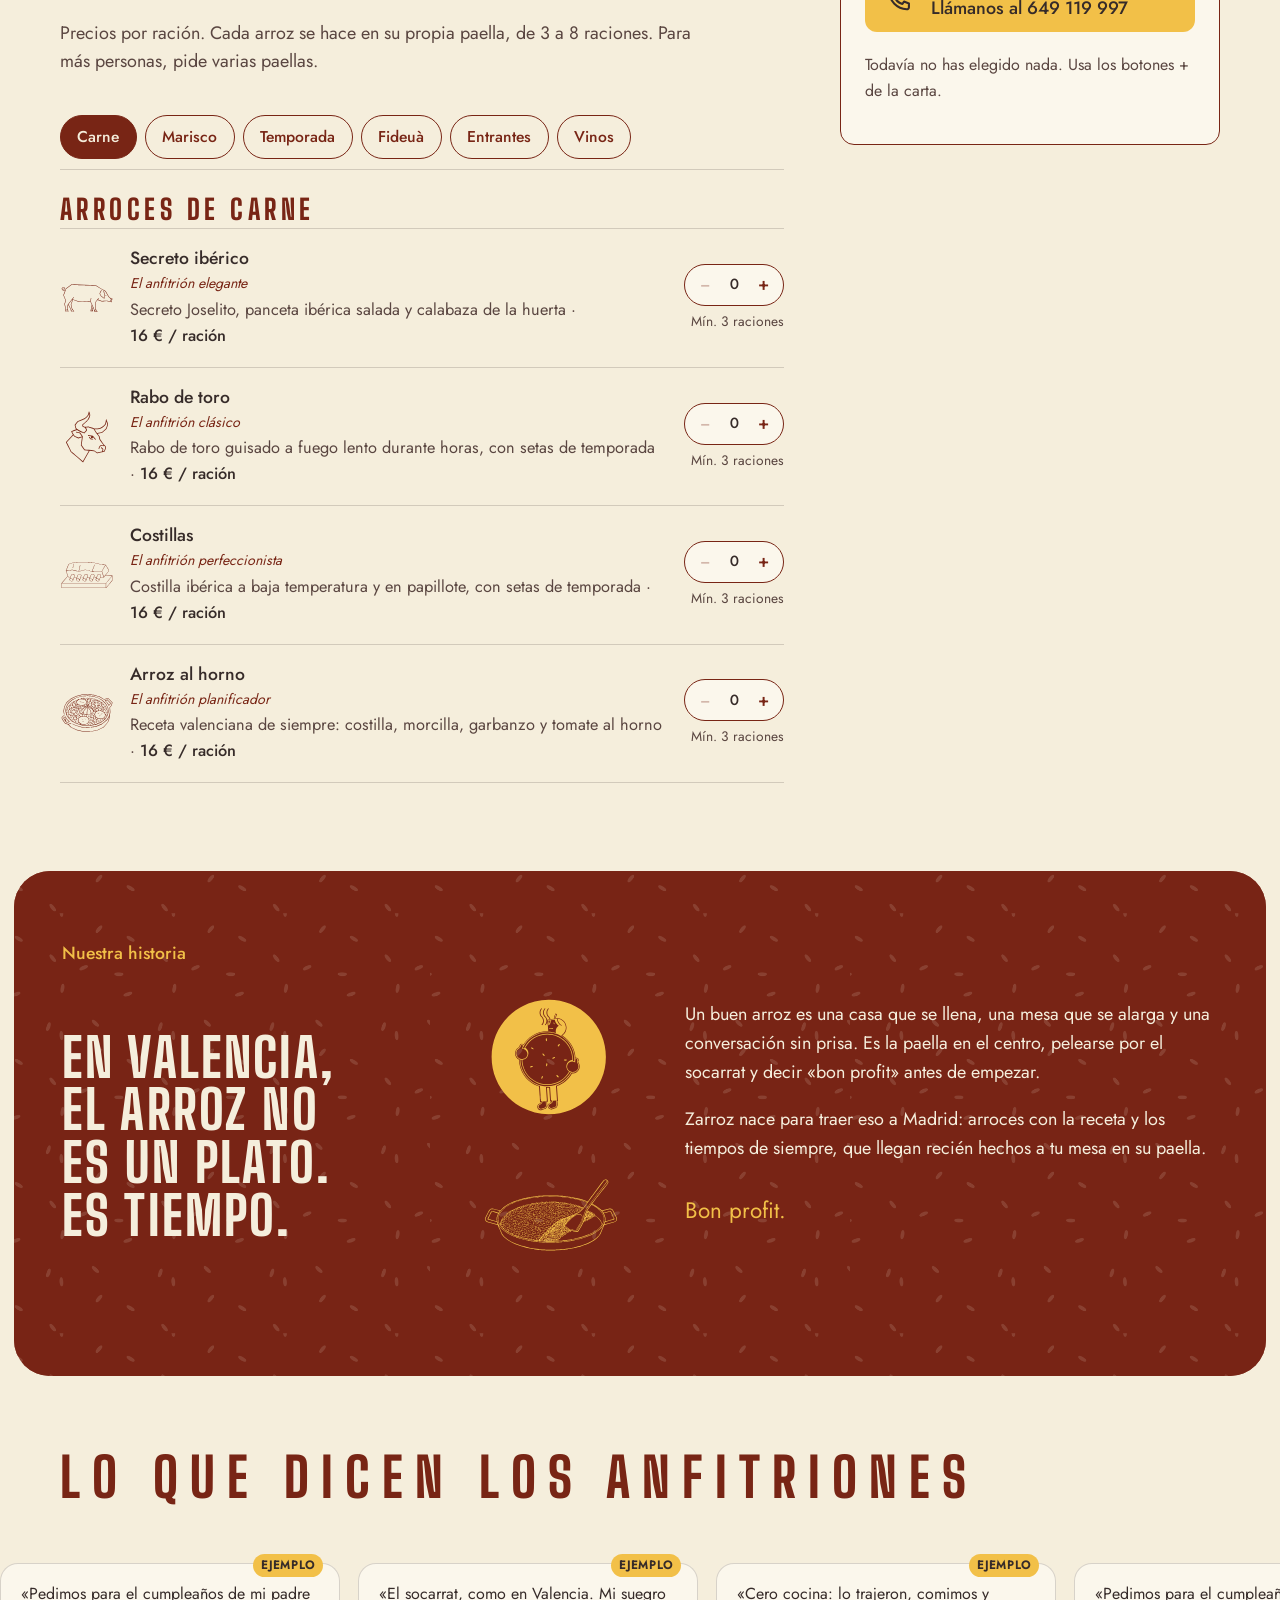
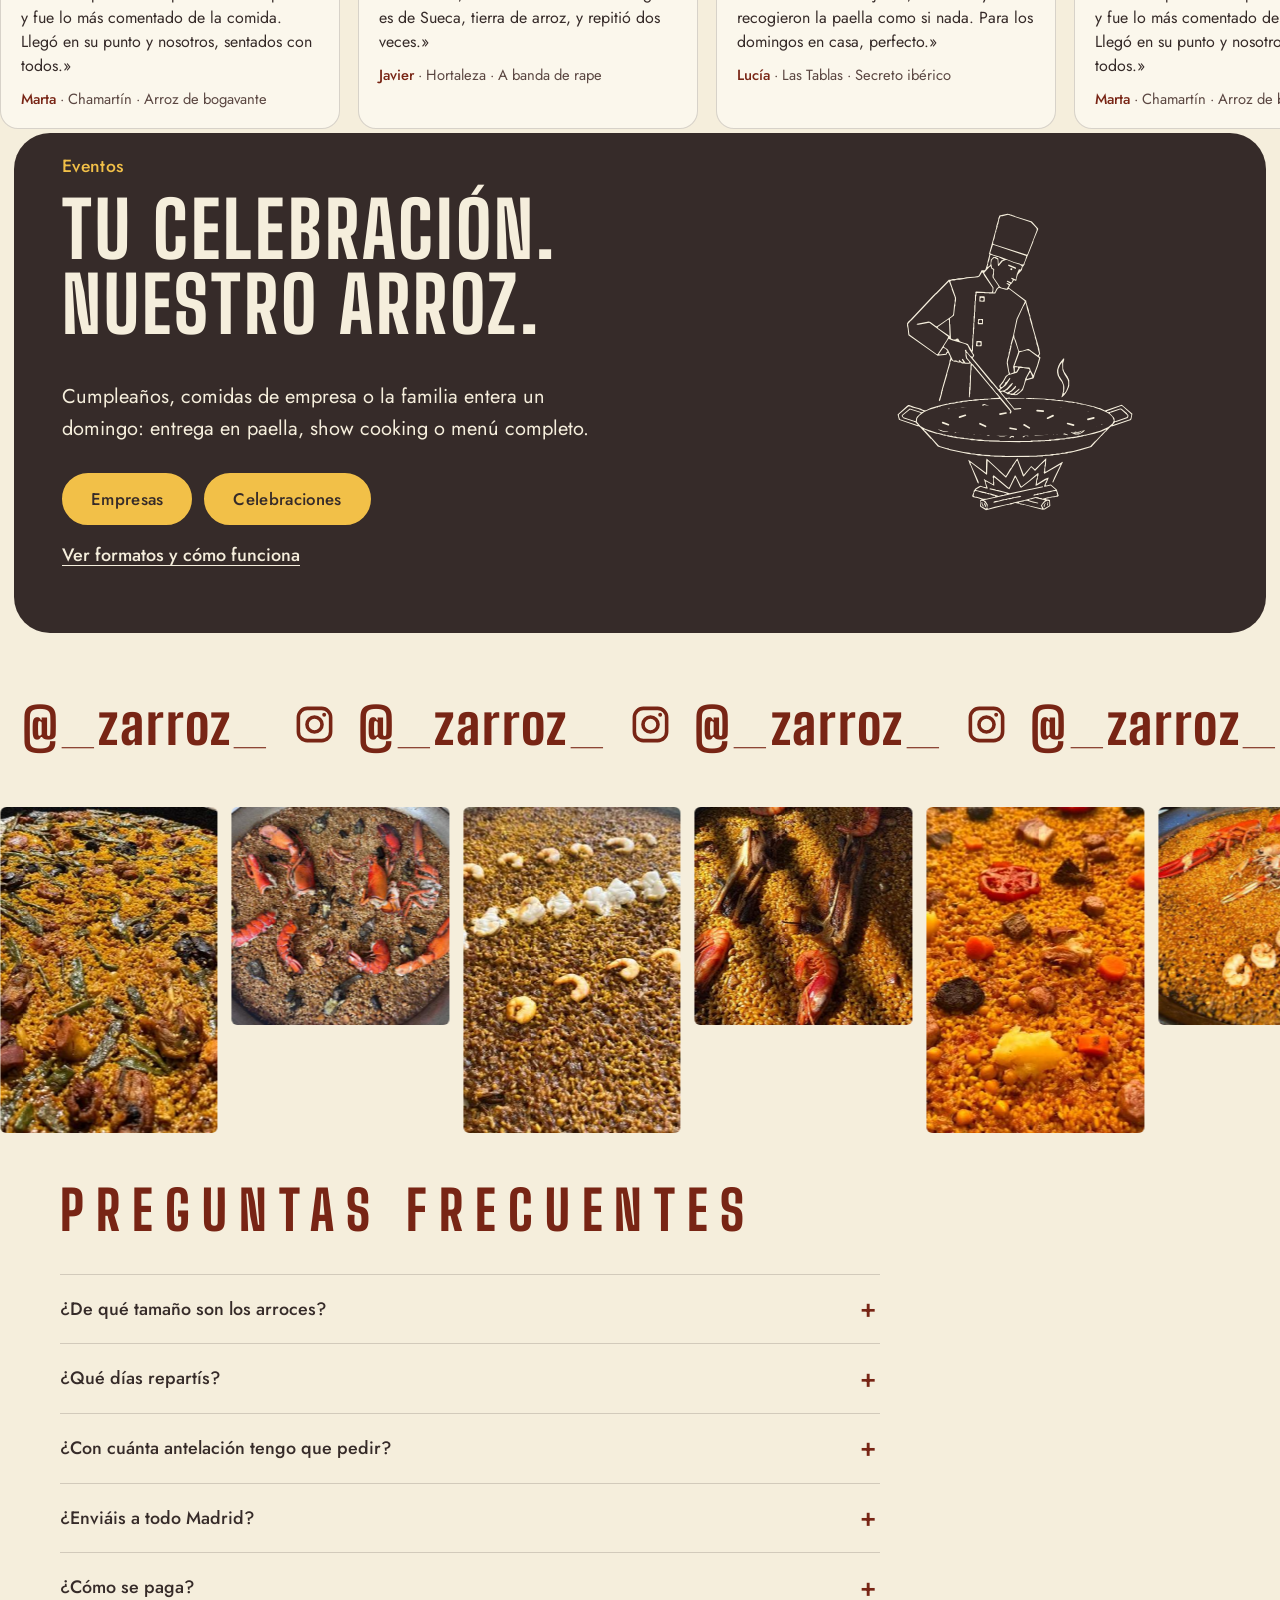
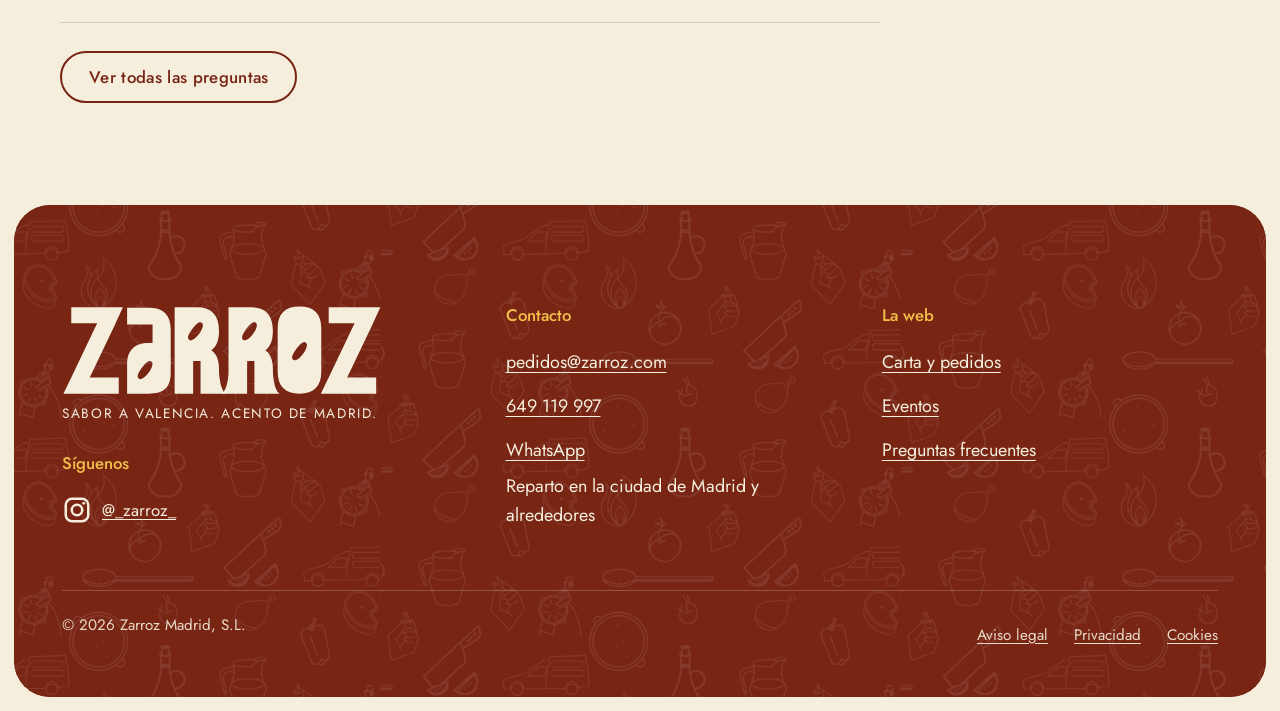
==== commit 2db44106: "Pedido por email desde la web con EmailJS y casilla de novedades - «Enviar por email» manda el pedid" ====
--- a/index.html
+++ b/index.html
@@ -13,7 +13,7 @@
   <link rel="preload" href="assets/fonts/big-shoulders-display-latin-800-normal.woff2" as="font" type="font/woff2" crossorigin>
   <link rel="preload" as="image" type="image/webp" href="assets/img/albufera-vertical.webp" media="(max-width: 759px)" fetchpriority="high">
   <link rel="preload" as="image" type="image/webp" href="assets/img/albufera-horizontal.webp" media="(min-width: 760px)" fetchpriority="high">
-  <link rel="stylesheet" href="assets/css/styles.css?v=72">
+  <link rel="stylesheet" href="assets/css/styles.css?v=74">
   <meta property="og:title" content="Zarroz · Sabor a Valencia. Acento de Madrid.">
   <meta property="og:description" content="Arroces a domicilio en Madrid, para anfitriones que quieren estar presentes.">
   <meta property="og:type" content="website">
@@ -160,11 +160,13 @@
             <div class="campos">
               <div class="campo"><label for="f-nombre">Nombre</label><input id="f-nombre" name="nombre" autocomplete="name" required></div>
               <div class="campo"><label for="f-tel">Teléfono de contacto</label><input id="f-tel" name="telefono" type="tel" autocomplete="tel" inputmode="tel" required></div>
+              <div class="campo"><label for="f-email">Email <span class="campo__opcional">(para mandarte la confirmación)</span></label><input id="f-email" name="email" type="email" autocomplete="email" inputmode="email" spellcheck="false"></div>
               <div class="campo"><label for="f-dir">Dirección de entrega</label><input id="f-dir" name="direccion" autocomplete="street-address" required></div>
               <div class="campo campo--medio"><label for="f-cp">Código postal</label><input id="f-cp" name="cp" autocomplete="postal-code" inputmode="numeric" maxlength="5" required aria-describedby="cp-aviso"><p class="campo__aviso" id="cp-aviso" aria-live="polite"></p></div>
               <div class="campo campo--medio"><label for="f-hora">Hora</label><select id="f-hora" name="hora" required><option value="">Elige</option></select></div>
               <div class="campo"><label for="f-fecha">Día</label><input id="f-fecha" name="fecha" type="date" required aria-describedby="fecha-aviso"><p class="campo__aviso" id="fecha-aviso">Repartimos <span data-dias-servicio>viernes, sábados, domingos y festivos</span>.</p><p class="campo__especial" id="fecha-especial" role="status" hidden></p></div>
               <div class="campo"><label for="f-notas">Comentarios (opcional)</label><textarea id="f-notas" name="notas" placeholder="Alergias, timbre, si es una celebración…"></textarea></div>
+              <label class="campo casilla casilla--pedido" for="f-novedades"><input type="checkbox" id="f-novedades" name="novedades" value="Sí"> <span>Quiero recibir por email novedades y ofertas de Zarroz (opcional; puedes darte de baja cuando quieras).</span></label>
             </div>
             <p class="pedido__error" id="pedido-error" role="alert" hidden></p>
             <div class="pedido__acciones">
@@ -172,7 +174,7 @@
               <button class="boton" type="submit" data-canal="email">Enviar por email</button>
               <button class="boton boton--borde" type="button" data-canal="copiar">Copiar el pedido</button>
             </div>
-            <p class="pedido__ayuda">Te confirmamos el pedido <span data-confirmacion>lo antes posible</span>. Si no se abre tu correo, copia el pedido y envíalo a <a href="mailto:pedidos@zarroz.com" data-email>pedidos@zarroz.com</a><span data-si="telefono" hidden> o llámanos al <a data-tel href="#"></a></span>.</p>
+            <p class="pedido__ayuda">Te confirmamos el pedido <span data-confirmacion>lo antes posible</span>. Si tienes cualquier problema, copia el pedido y envíalo a <a href="mailto:pedidos@zarroz.com" data-email>pedidos@zarroz.com</a><span data-si="telefono" hidden> o llámanos al <a data-tel href="#"></a></span>.</p>
             <div class="pedido__ok" id="pedido-ok" role="status" hidden></div>
           </form>
         </aside>
@@ -286,7 +288,7 @@
   </footer>
 
 
-  <script src="assets/js/config.js?v=72"></script>
-  <script src="assets/js/app.js?v=72"></script>
+  <script src="assets/js/config.js?v=74"></script>
+  <script src="assets/js/app.js?v=74"></script>
 </body>
 </html>
--- a/assets/css/styles.css
+++ b/assets/css/styles.css
@@ -316,6 +316,7 @@
 .pedido__continuar { margin: 0 0 4px; }
 .pedido__continuar .boton { width: 100%; }
 #pedido-form { scroll-margin-top: 110px; }
+.campo__opcional { font-weight: 400; color: var(--texto-suave); font-size: .88em; }
 .campo__aviso { font-size: .88rem; margin: 2px 0 0; color: var(--texto-suave); }
 .campo__aviso:empty { display: none; }
 .campo__aviso--ok { color: #2e6b2f; font-weight: 500; }
@@ -732,3 +733,7 @@
 @media (min-width: 861px) { .wa-flotante { right: 28px; bottom: 28px; width: 60px; height: 60px; } .wa-flotante svg { width: 32px; height: 32px; } }
 @media (prefers-reduced-motion: reduce) { .wa-flotante { transition: opacity .2s ease; } .wa-flotante--oculto { transform: none; } }
 @media print { .wa-flotante { display: none; } }
+
+.pedido__acciones button:disabled { opacity: .6; cursor: default; }
+.casilla--pedido { display: flex; gap: 10px; align-items: flex-start; font-size: .92rem; font-weight: 400; cursor: pointer; padding: 6px 0; min-height: 44px; }
+.casilla--pedido input { width: 20px; height: 20px; min-height: 0; margin: 1px 0 0; flex: none; accent-color: var(--teja, #782515); }
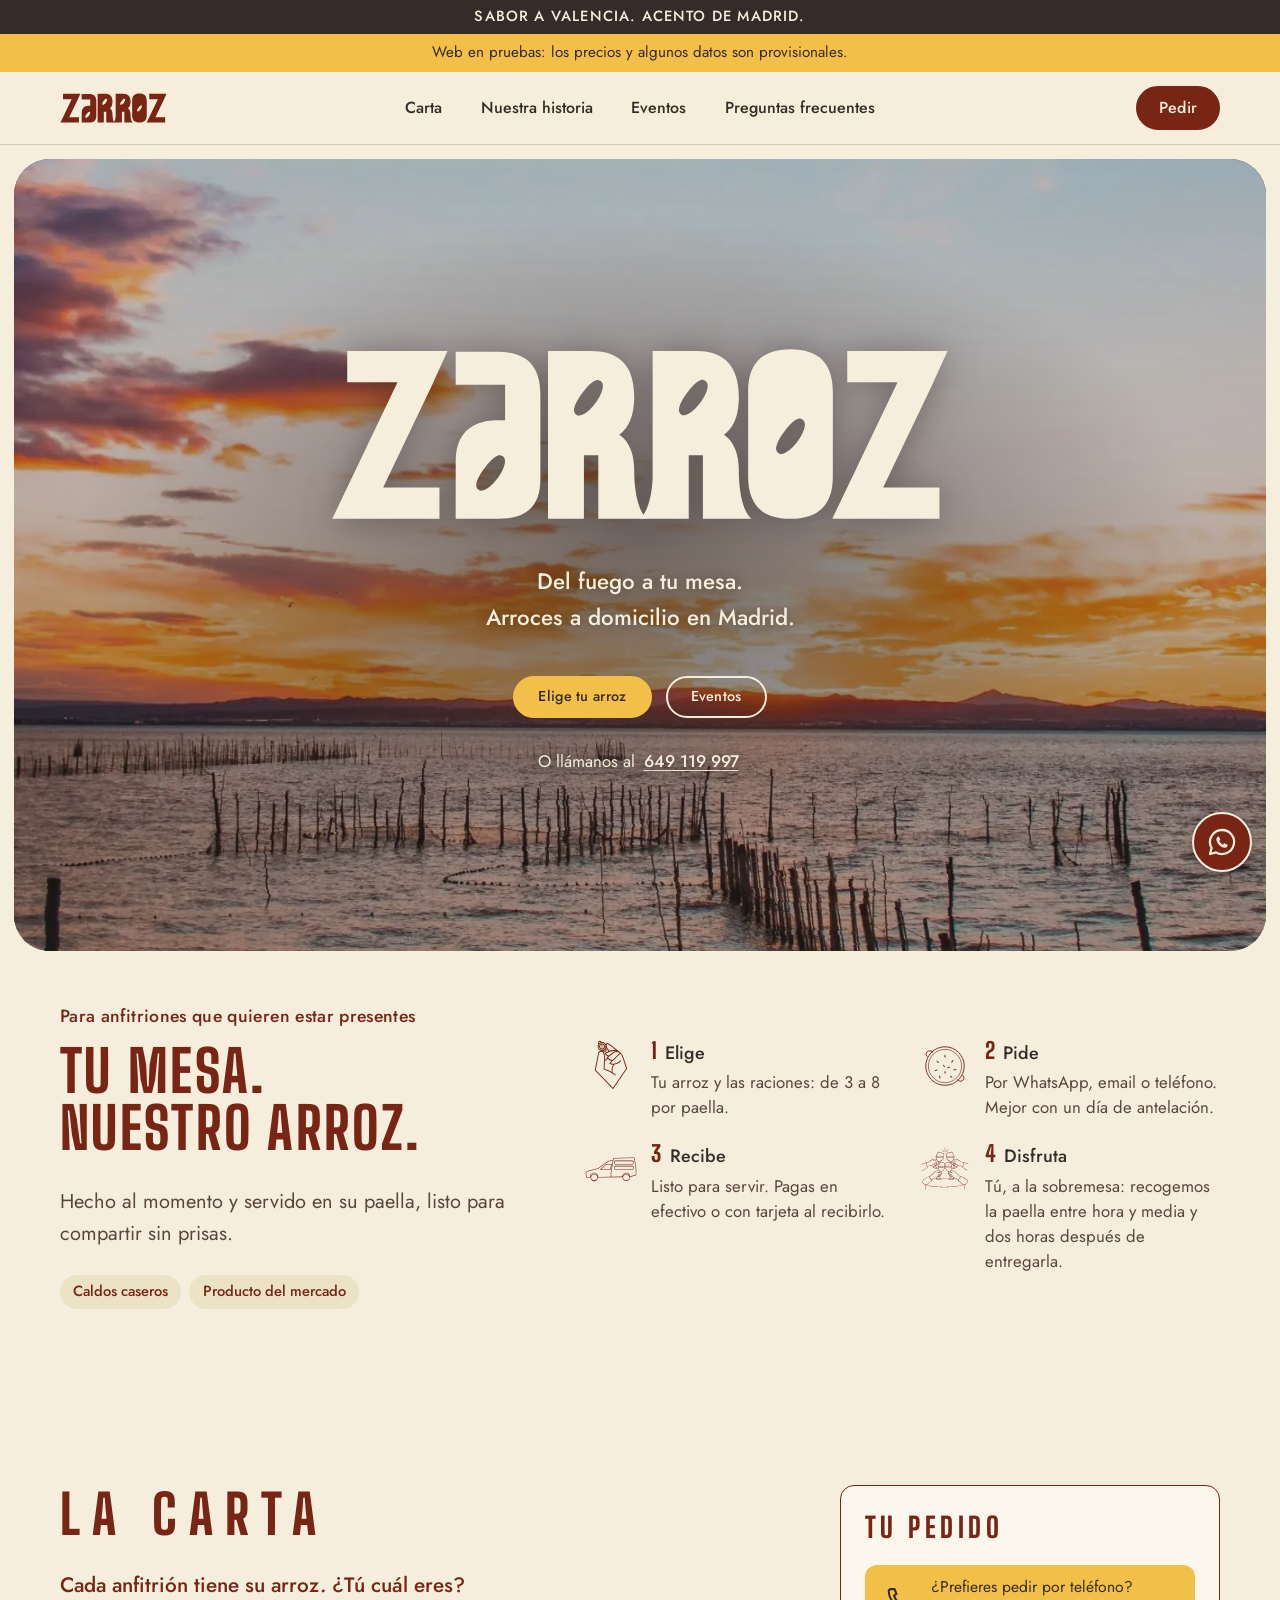
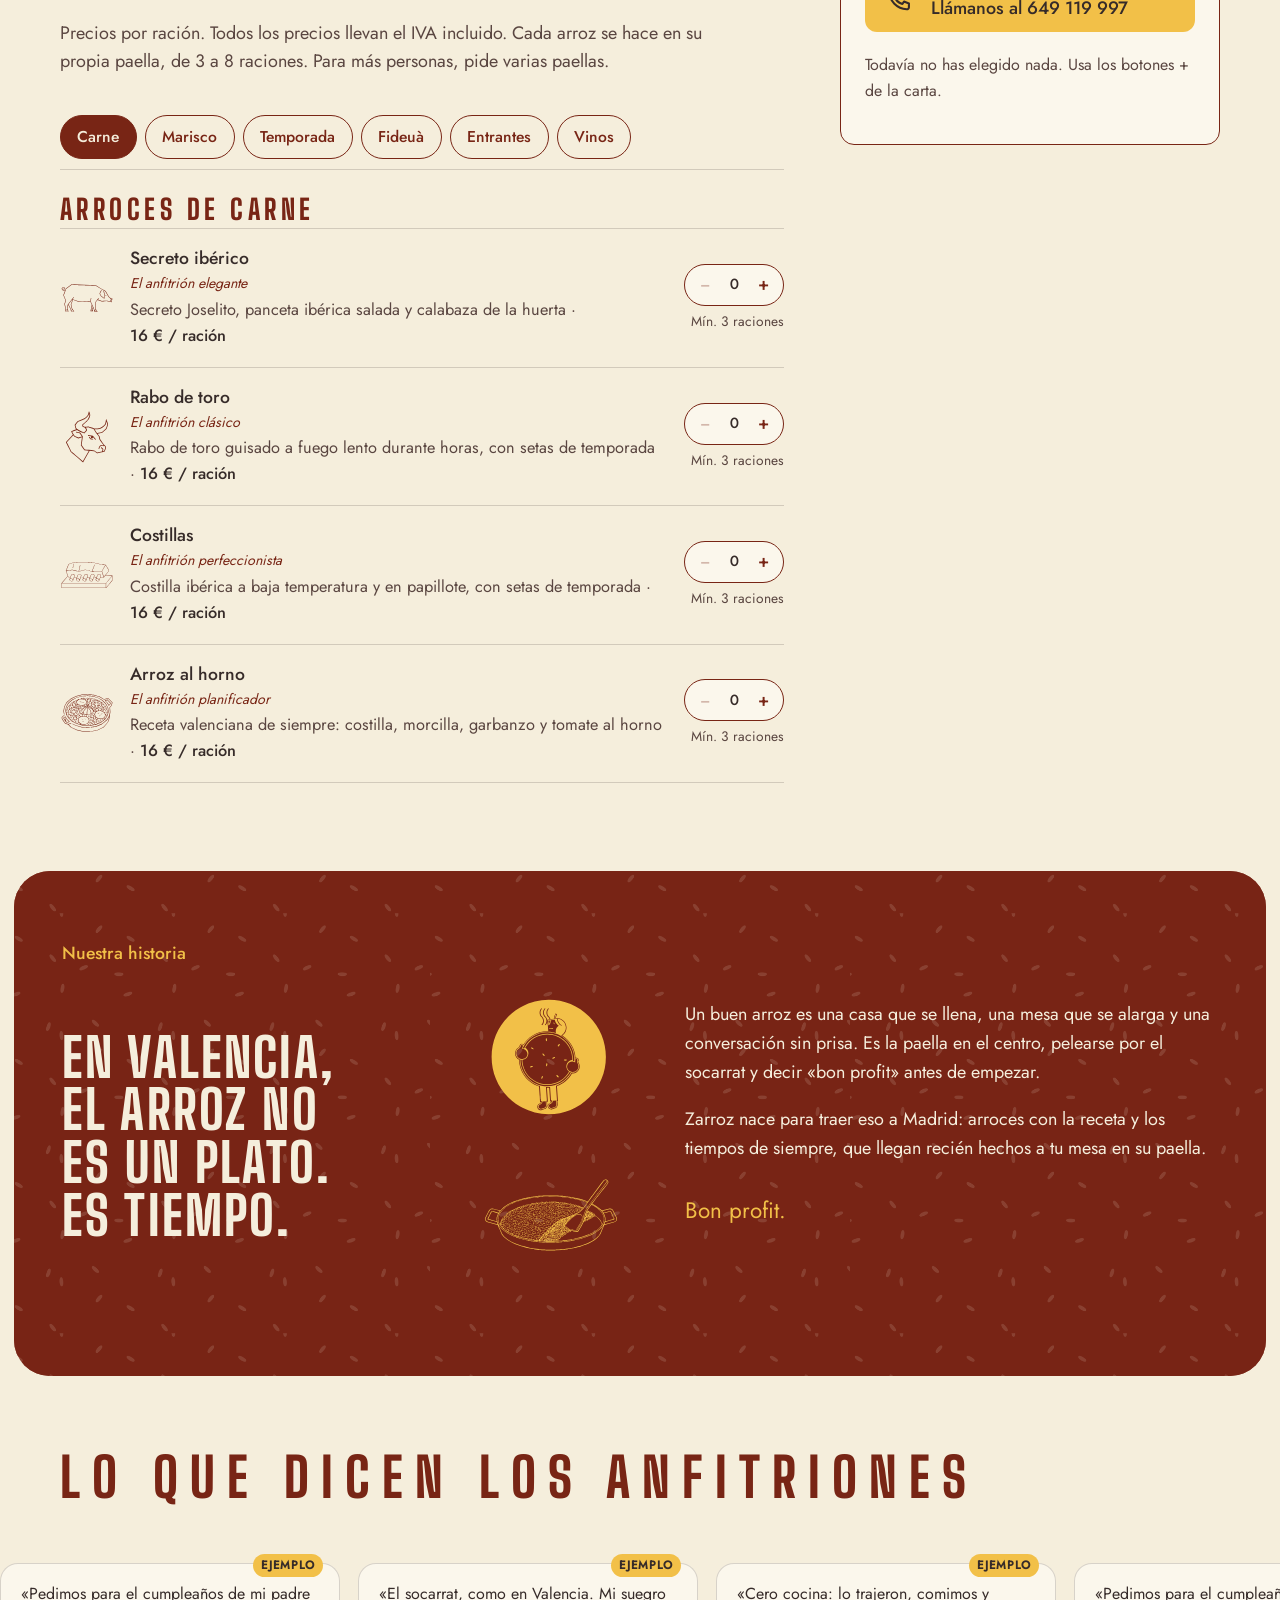
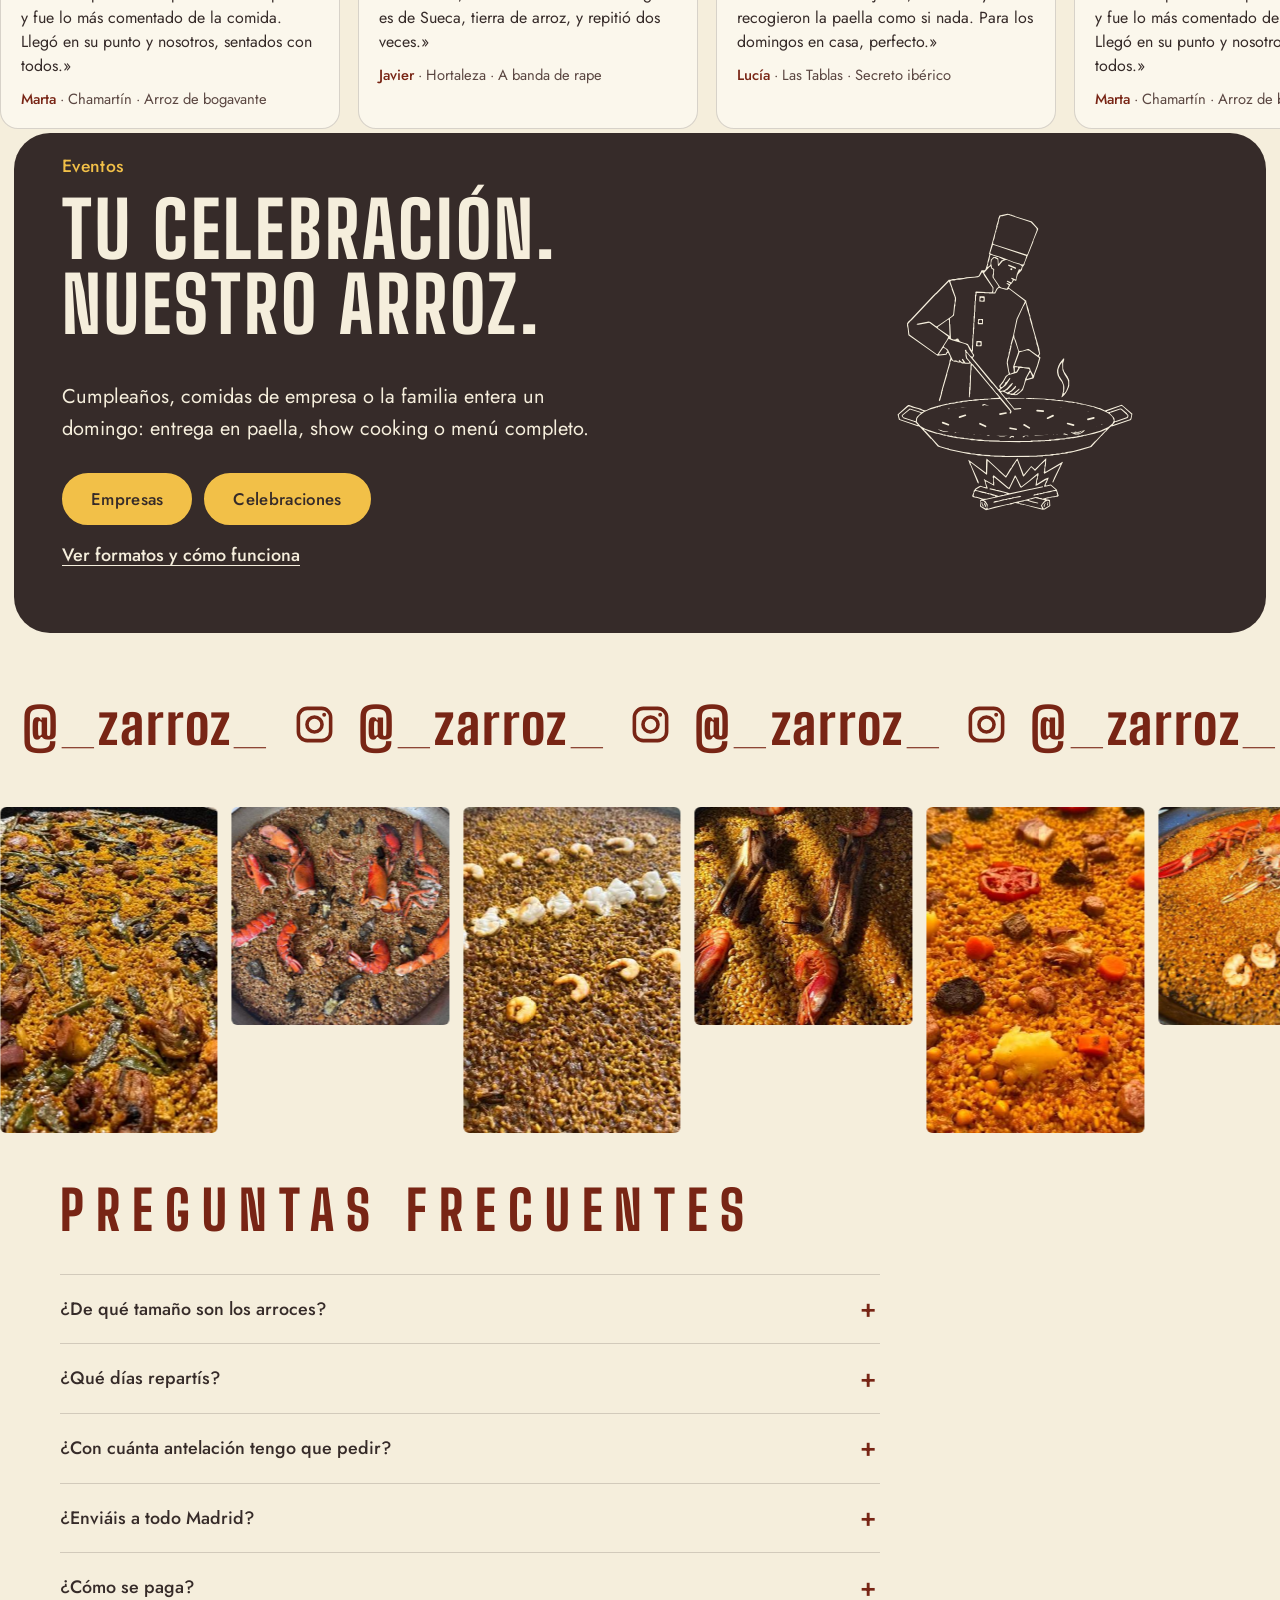
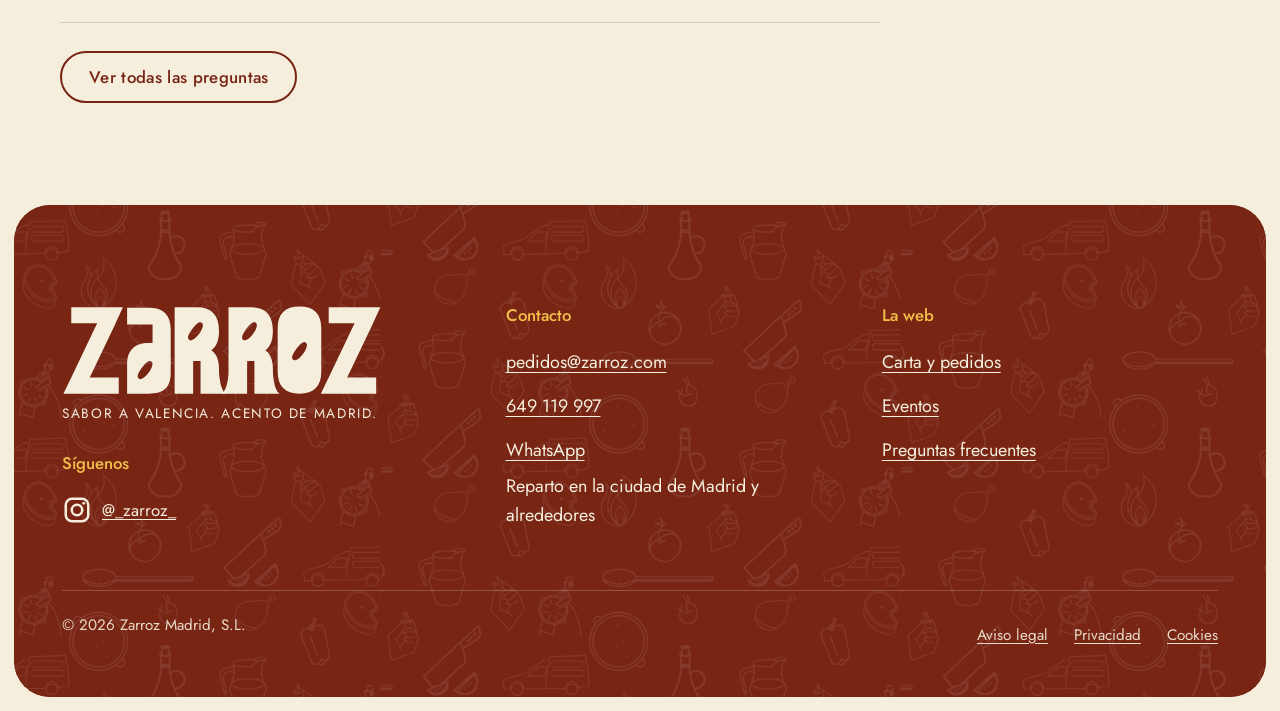
==== commit 7951f352: "Indicar «IVA incluido» en la carta, el total del pedido y el mensaje Co-Authored-By: Claude Opus 5.5" ====
--- a/index.html
+++ b/index.html
@@ -13,7 +13,7 @@
   <link rel="preload" href="assets/fonts/big-shoulders-display-latin-800-normal.woff2" as="font" type="font/woff2" crossorigin>
   <link rel="preload" as="image" type="image/webp" href="assets/img/albufera-vertical.webp" media="(max-width: 759px)" fetchpriority="high">
   <link rel="preload" as="image" type="image/webp" href="assets/img/albufera-horizontal.webp" media="(min-width: 760px)" fetchpriority="high">
-  <link rel="stylesheet" href="assets/css/styles.css?v=74">
+  <link rel="stylesheet" href="assets/css/styles.css?v=75">
   <meta property="og:title" content="Zarroz · Sabor a Valencia. Acento de Madrid.">
   <meta property="og:description" content="Arroces a domicilio en Madrid, para anfitriones que quieren estar presentes.">
   <meta property="og:type" content="website">
@@ -94,7 +94,7 @@
         <div>
           <h2 class="titulo">La carta</h2>
           <p class="carta__lema">Cada anfitrión tiene su arroz. ¿Tú cuál eres?</p>
-          <p class="carta__nota"><span data-precio-nota>Precios por ración.</span> Cada arroz se hace en su propia paella, de <span data-min>3</span> a <span data-max>8</span> raciones. Para más personas, pide varias paellas.</p>
+          <p class="carta__nota"><span data-precio-nota>Precios por ración.</span> Todos los precios llevan el IVA incluido. Cada arroz se hace en su propia paella, de <span data-min>3</span> a <span data-max>8</span> raciones. Para más personas, pide varias paellas.</p>
 
           <nav class="carta__pestanas" role="tablist" aria-label="Apartados de la carta">
             <a href="#c-carne" data-pestana="c-carne">Carne</a>
@@ -142,7 +142,7 @@
           <div id="pedido-resumen" hidden>
             <p class="pedido__subtotal" id="pedido-subtotal-fila" hidden><span>Platos</span><span id="pedido-subtotal">0 €</span></p>
             <p class="pedido__subtotal" id="pedido-envio-fila" hidden><span>Envío</span><span id="pedido-envio-precio"></span></p>
-            <p class="pedido__total"><span>Total</span><span id="pedido-total">0 €</span></p>
+            <p class="pedido__total"><span>Total <small class="pedido__iva">IVA incluido</small></span><span id="pedido-total">0 €</span></p>
             <p class="pedido__envio" id="pedido-envio">Más el envío: gratis, 6 € o 9 € según tu código postal.</p>
           </div>
           <div class="pedido__sugerencia" id="pedido-sugerencia" hidden>
@@ -288,7 +288,7 @@
   </footer>
 
 
-  <script src="assets/js/config.js?v=74"></script>
-  <script src="assets/js/app.js?v=74"></script>
+  <script src="assets/js/config.js?v=75"></script>
+  <script src="assets/js/app.js?v=75"></script>
 </body>
 </html>
--- a/assets/css/styles.css
+++ b/assets/css/styles.css
@@ -737,3 +737,4 @@
 .pedido__acciones button:disabled { opacity: .6; cursor: default; }
 .casilla--pedido { display: flex; gap: 10px; align-items: flex-start; font-size: .92rem; font-weight: 400; cursor: pointer; padding: 6px 0; min-height: 44px; }
 .casilla--pedido input { width: 20px; height: 20px; min-height: 0; margin: 1px 0 0; flex: none; accent-color: var(--teja, #782515); }
+.pedido__iva { font-size: .72em; font-weight: 400; color: var(--texto-suave); white-space: nowrap; }
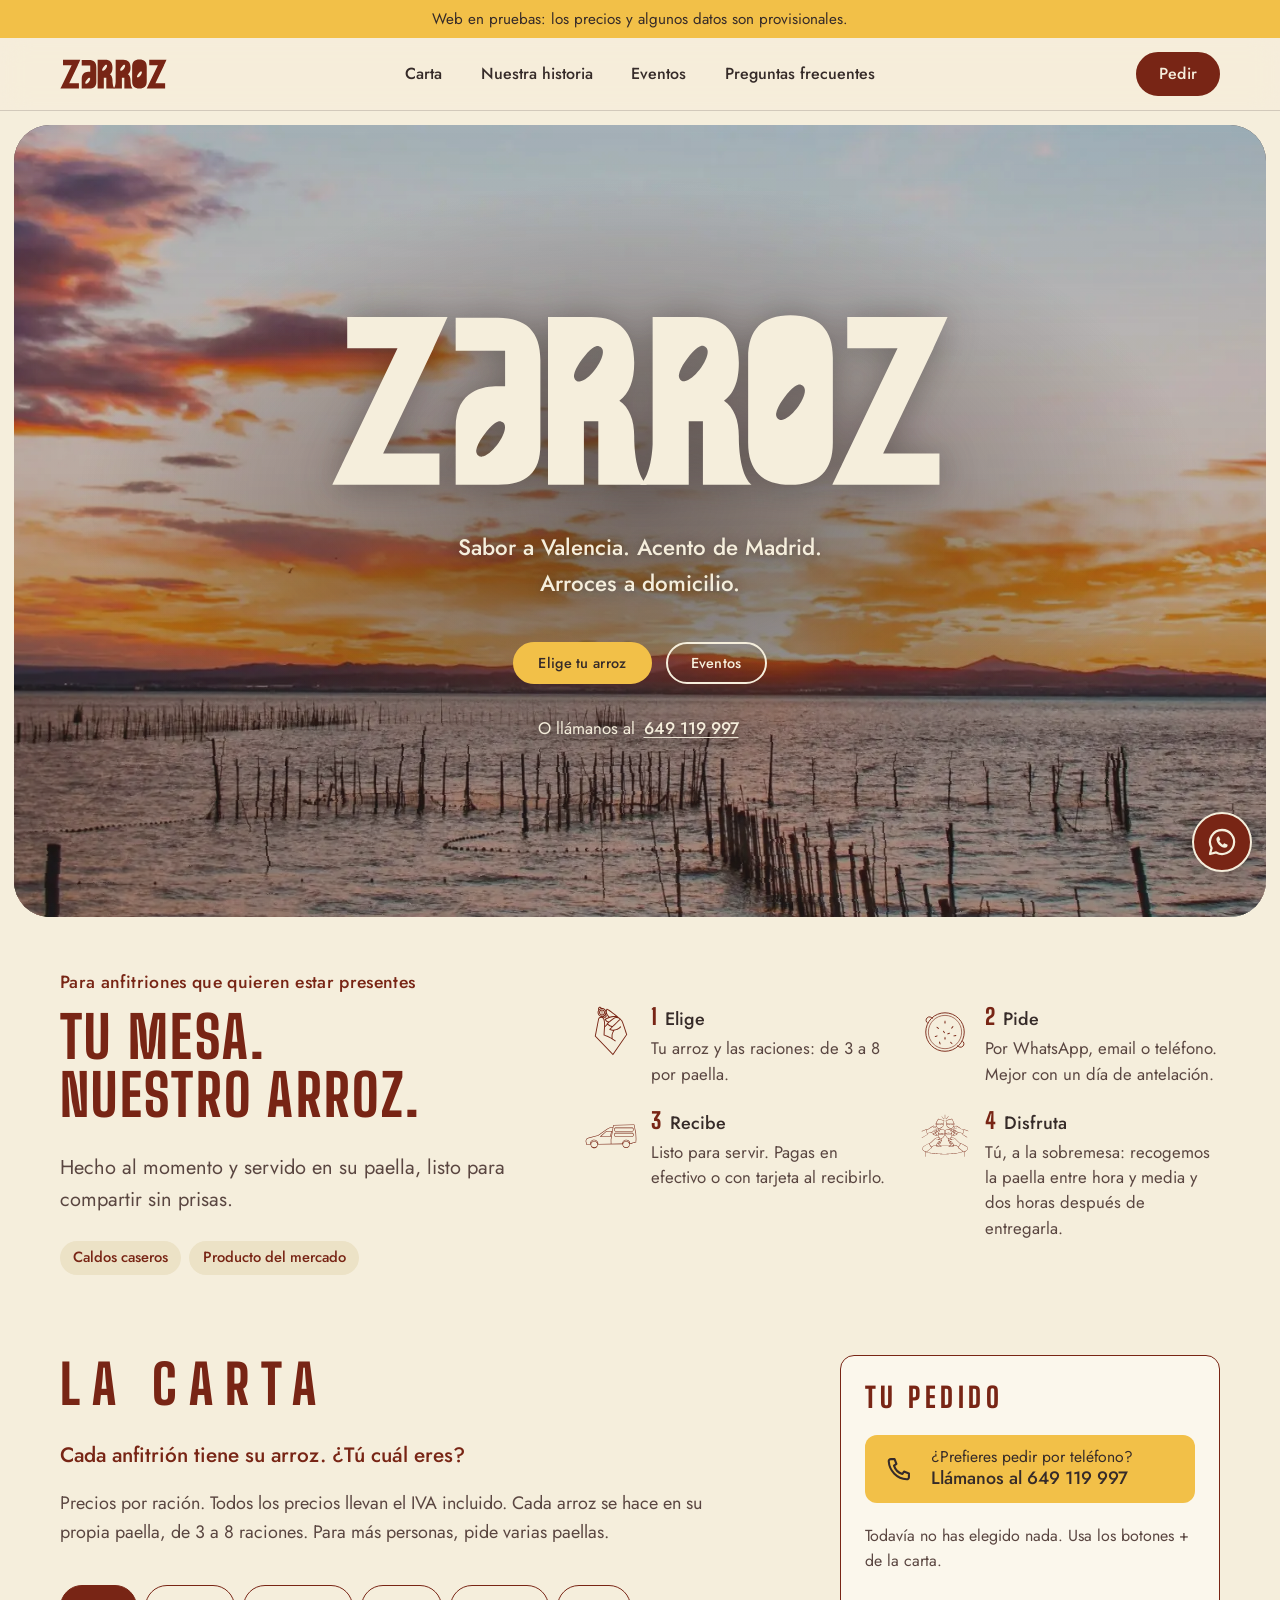
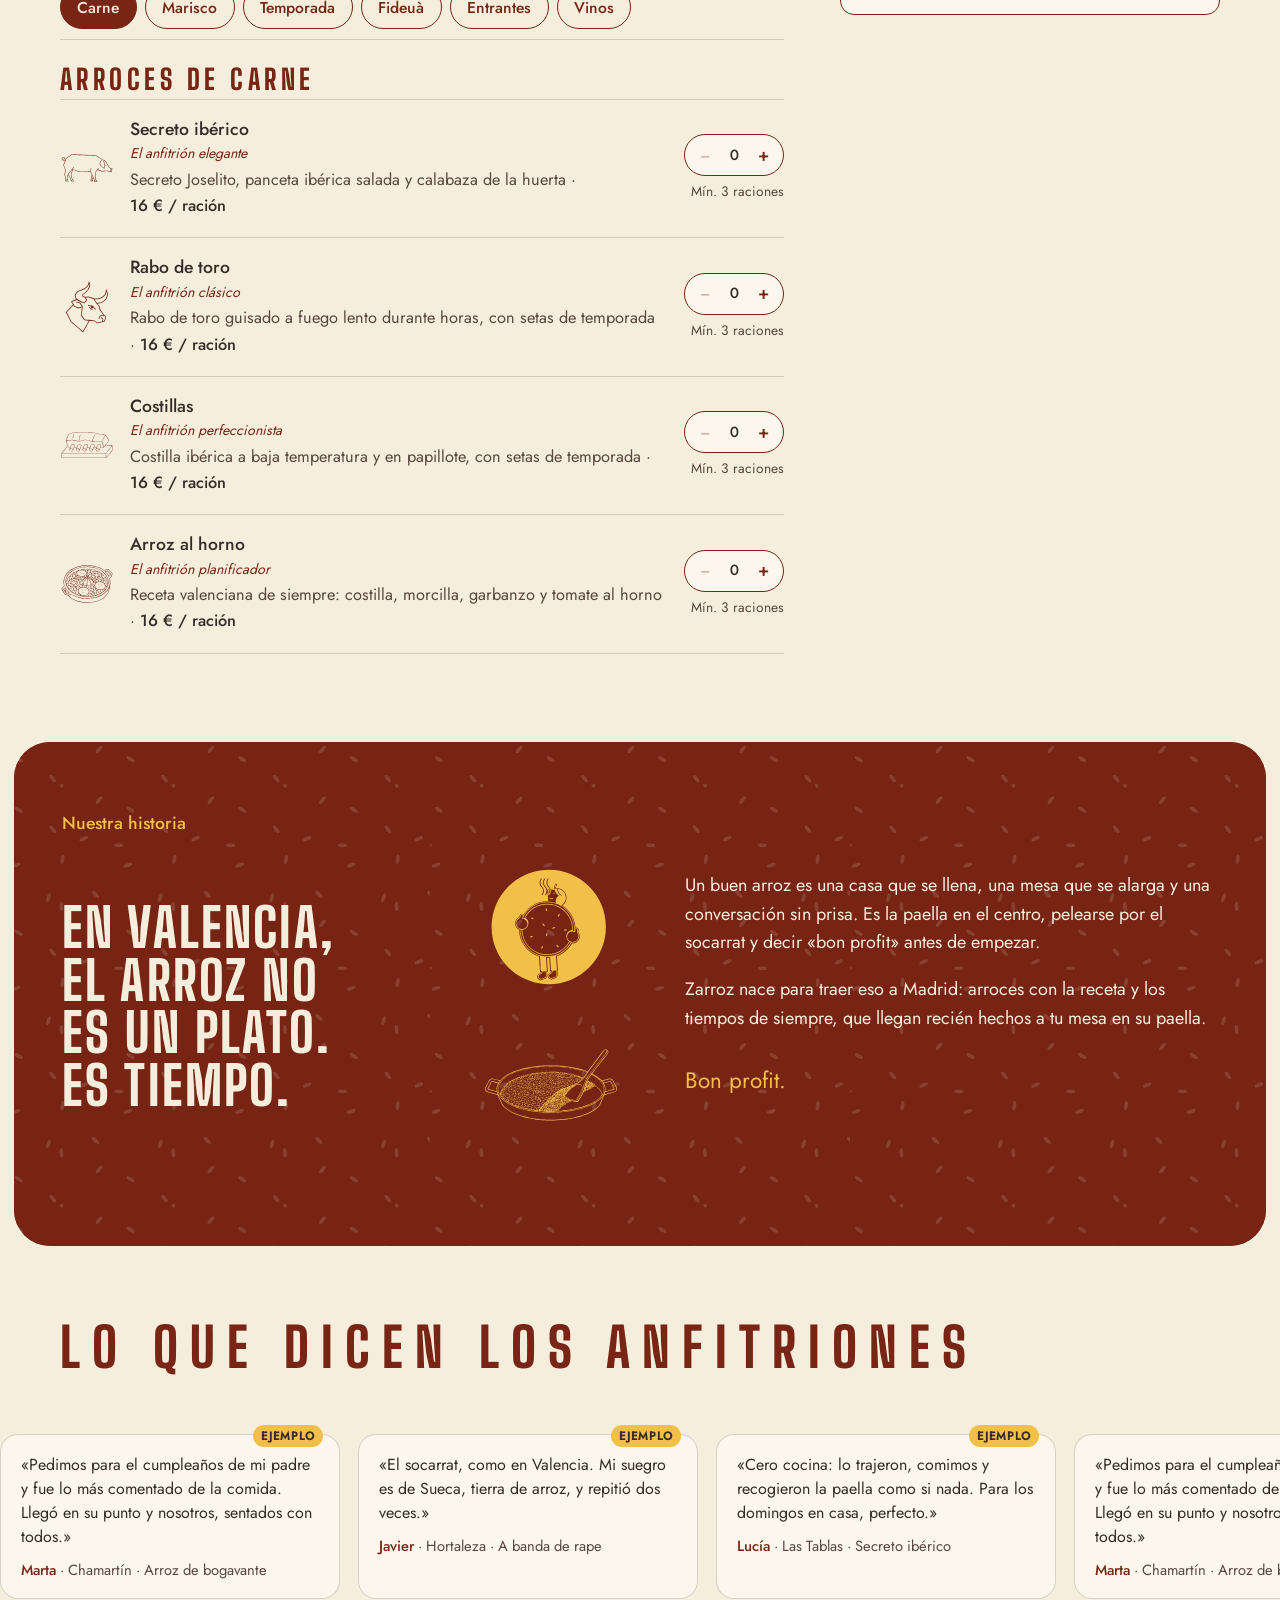
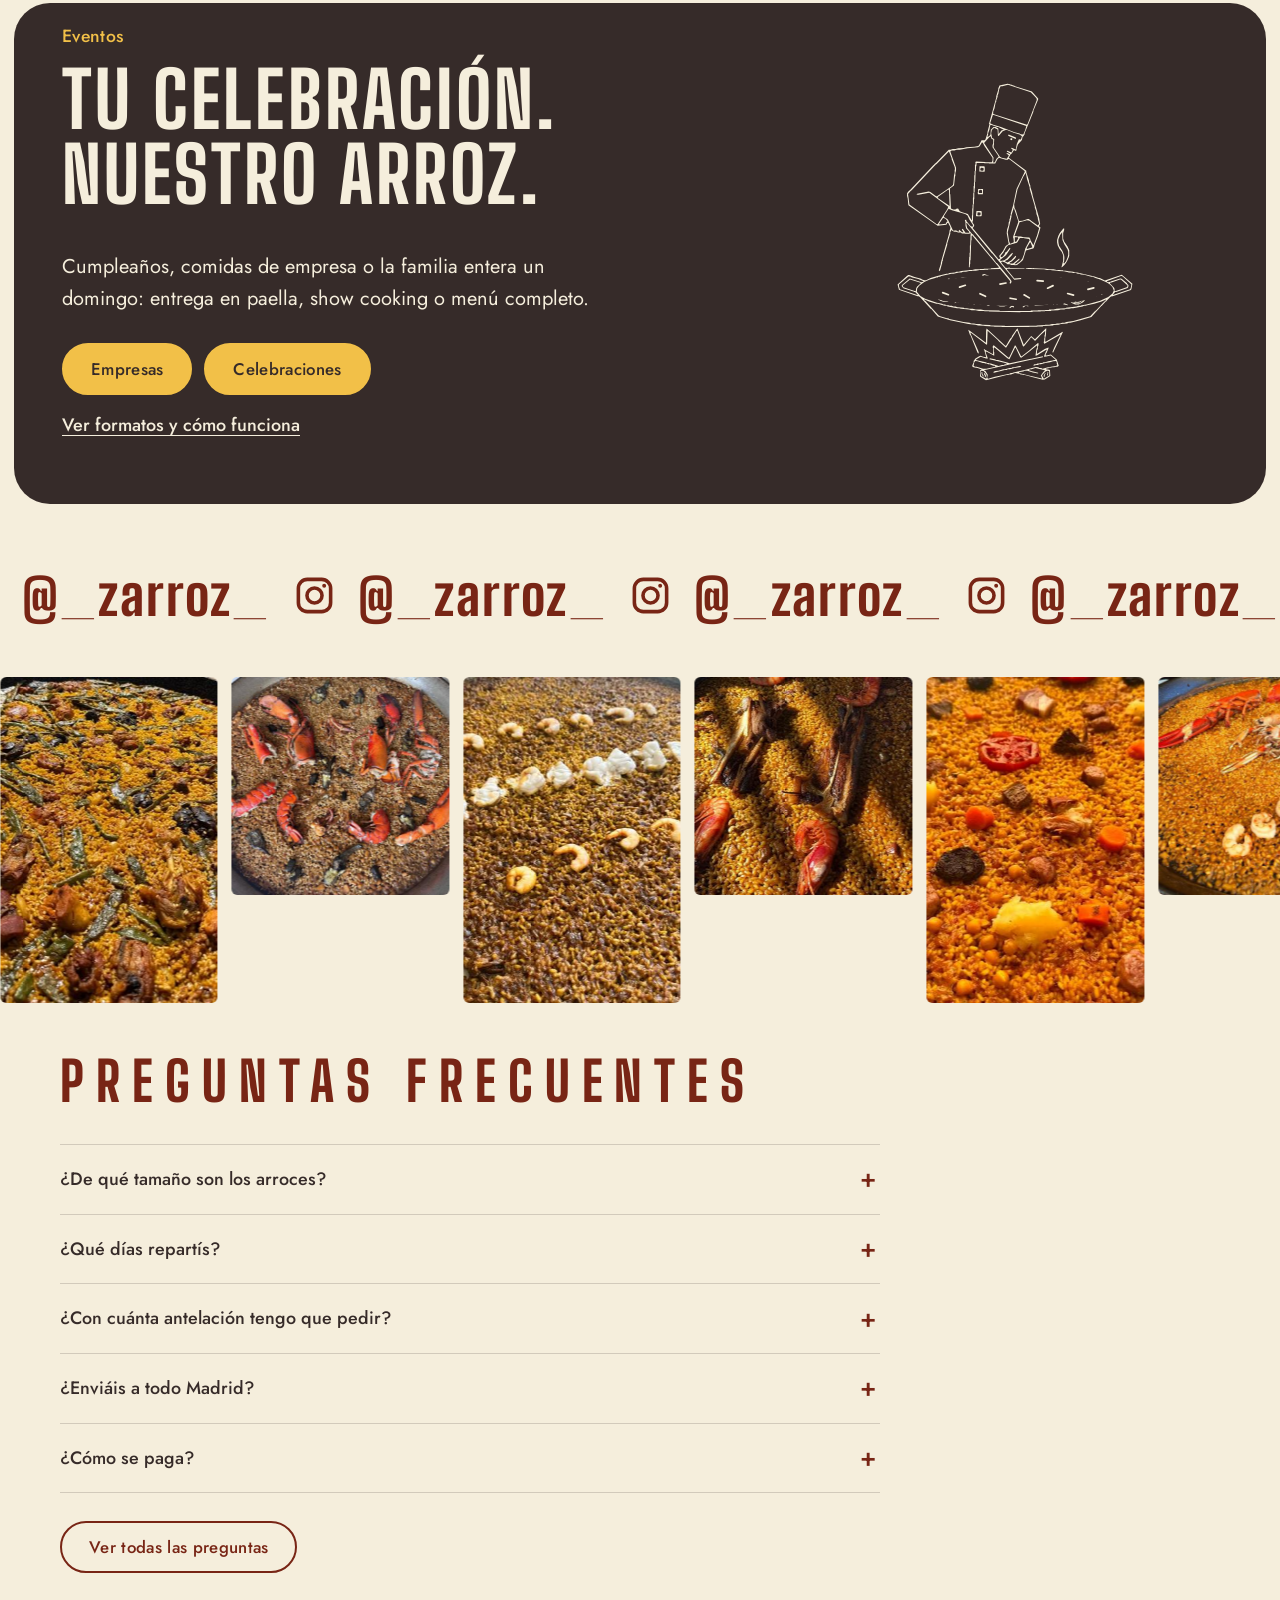
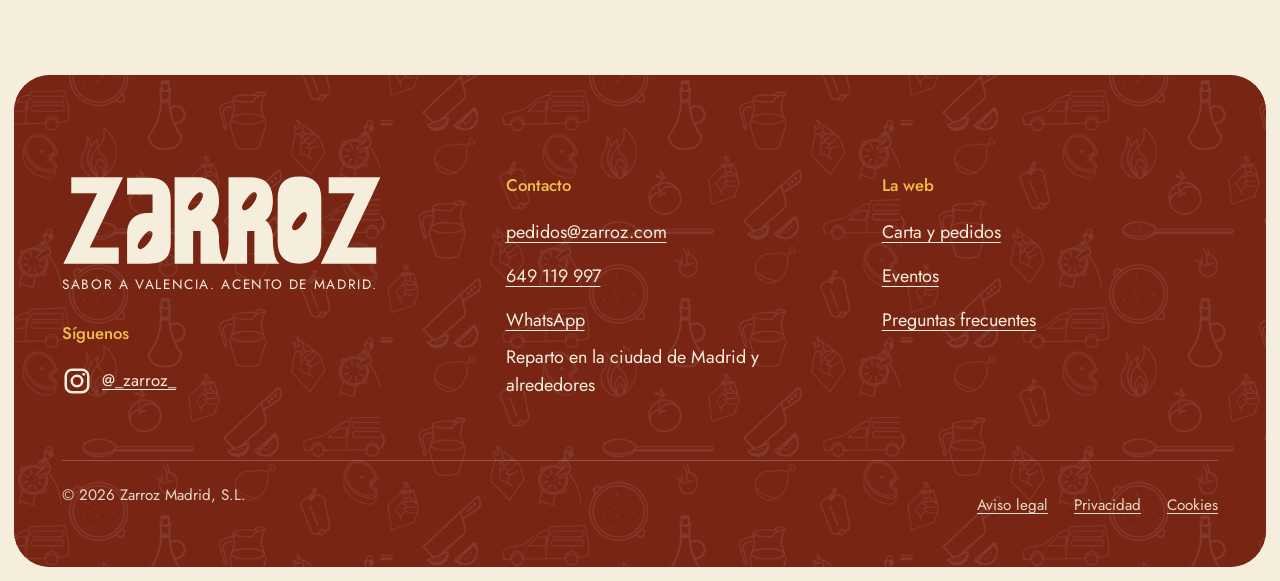
==== commit 0764a30b: "Portada con el lema completo, sin franja en inicio y menos hueco antes de la carta Co-Authored-By: C" ====
--- a/index.html
+++ b/index.html
@@ -13,7 +13,7 @@
   <link rel="preload" href="assets/fonts/big-shoulders-display-latin-800-normal.woff2" as="font" type="font/woff2" crossorigin>
   <link rel="preload" as="image" type="image/webp" href="assets/img/albufera-vertical.webp" media="(max-width: 759px)" fetchpriority="high">
   <link rel="preload" as="image" type="image/webp" href="assets/img/albufera-horizontal.webp" media="(min-width: 760px)" fetchpriority="high">
-  <link rel="stylesheet" href="assets/css/styles.css?v=75">
+  <link rel="stylesheet" href="assets/css/styles.css?v=76">
   <meta property="og:title" content="Zarroz · Sabor a Valencia. Acento de Madrid.">
   <meta property="og:description" content="Arroces a domicilio en Madrid, para anfitriones que quieren estar presentes.">
   <meta property="og:type" content="website">
@@ -21,7 +21,6 @@
 <body>
   <a class="sr-only" href="#carta">Ir a la carta</a>
 
-  <div class="franja-lema">Sabor a Valencia. Acento de Madrid.</div>
   <div class="aviso-pruebas" data-pruebas hidden>Web en pruebas: los precios y algunos datos son provisionales.</div>
 
   <header class="cabecera">
@@ -58,7 +57,7 @@
       <div class="contenedor">
         <h1 class="sr-only">Zarroz, arroces a domicilio en Madrid</h1>
         <img class="portada__logo" src="assets/img/logo-crema.svg" alt="Zarroz" width="640" height="180">
-        <p class="portada__texto">Del fuego a tu mesa.<br> Arroces a domicilio en Madrid.</p>
+        <p class="portada__texto">Sabor a Valencia. Acento de Madrid.<br> Arroces a domicilio.</p>
         <div class="portada__acciones">
           <a class="boton boton--mostaza" href="#carta">Elige tu arroz</a>
           <a class="boton boton--borde-claro" href="eventos.html">Eventos</a>
@@ -288,7 +287,7 @@
   </footer>
 
 
-  <script src="assets/js/config.js?v=75"></script>
-  <script src="assets/js/app.js?v=75"></script>
+  <script src="assets/js/config.js?v=76"></script>
+  <script src="assets/js/app.js?v=76"></script>
 </body>
 </html>
--- a/assets/css/styles.css
+++ b/assets/css/styles.css
@@ -632,7 +632,8 @@
 @media (max-width: 999px) { #carta { scroll-margin-top: -38px; } }
 
 /* Espaciado uniforme entre secciones (~72px de hueco visible en ordenador) */
-#como-funciona { padding-top: clamp(32px, 4vw, 40px); }
+#como-funciona { padding-top: clamp(32px, 4vw, 40px); padding-bottom: clamp(32px, 4vw, 48px); }
+#carta { padding-top: clamp(28px, 3vw, 32px); }
 .opiniones + .seccion { padding-top: clamp(16px, 2vw, 22px); }
 .redes-tira + .seccion { padding-top: 0; }
 .eventos--resumen { padding-top: clamp(36px, 4vw, 48px); padding-bottom: clamp(44px, 5vw, 64px); }
